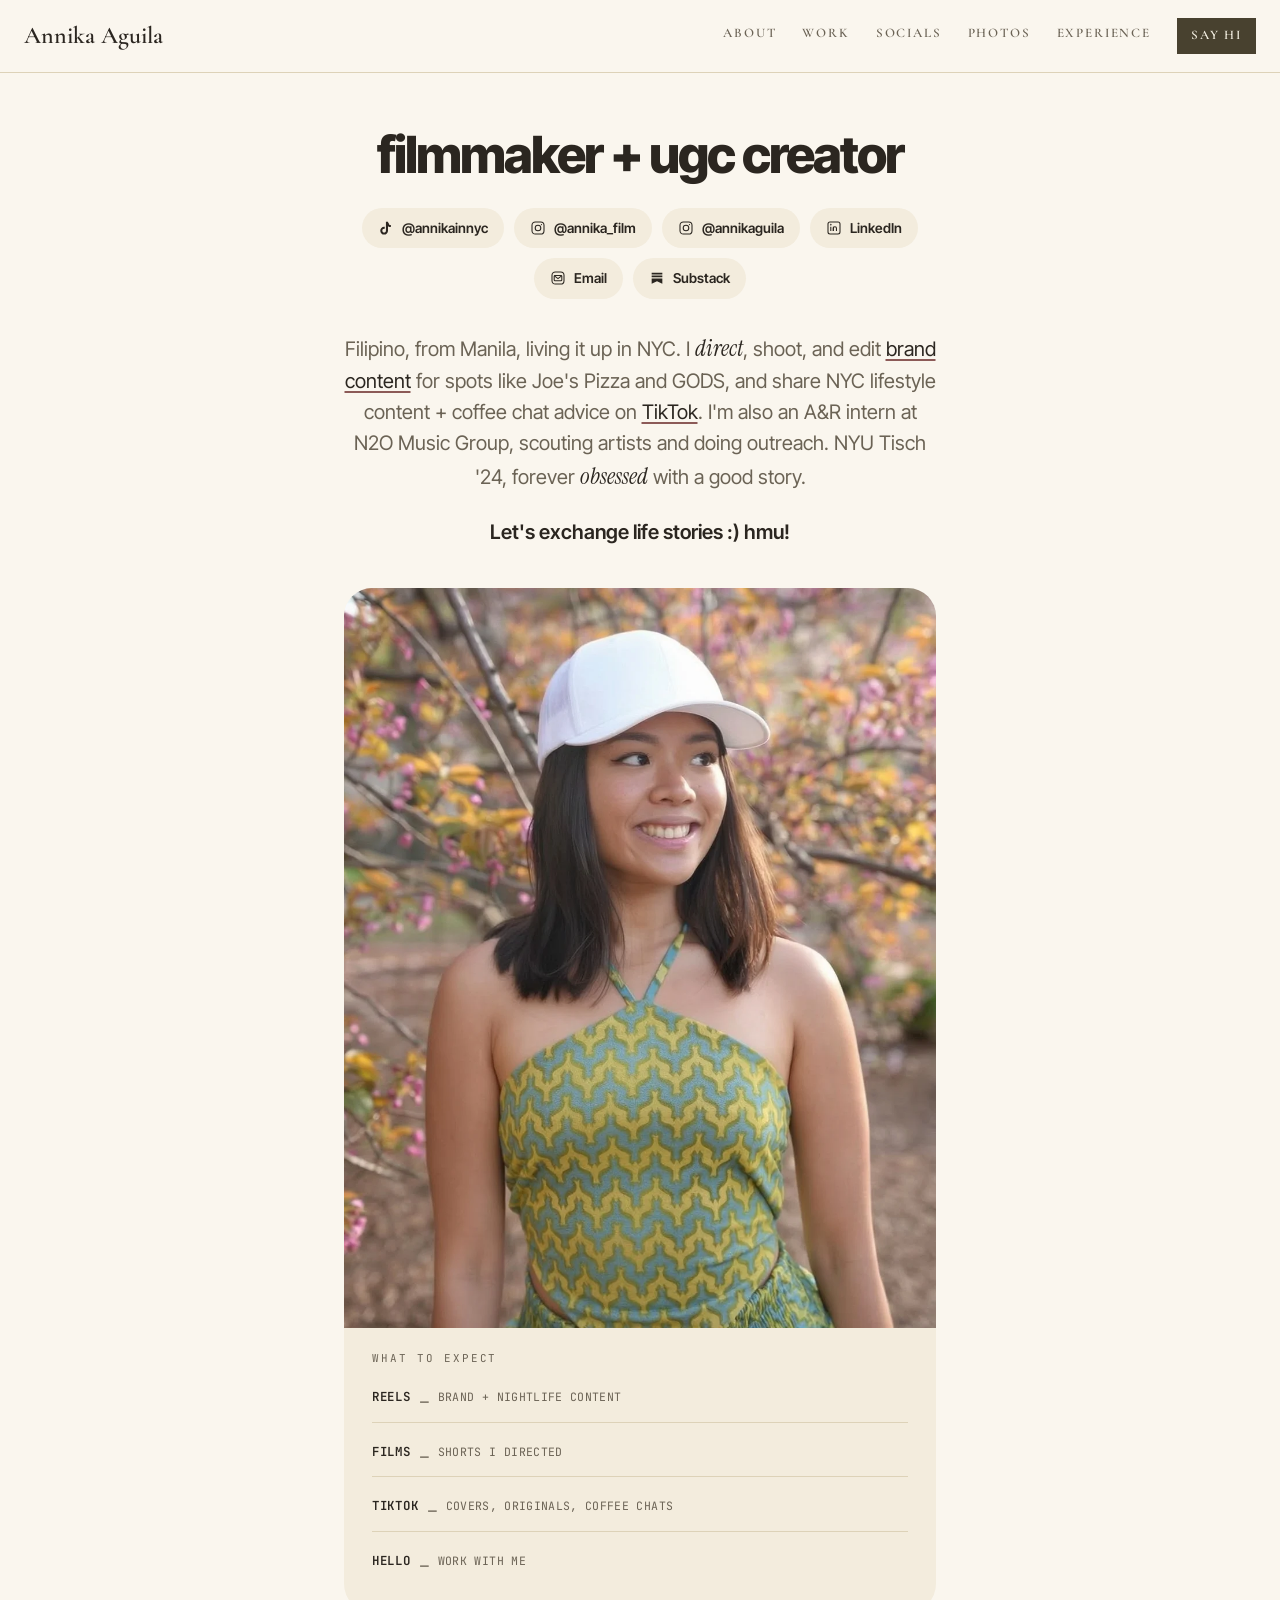
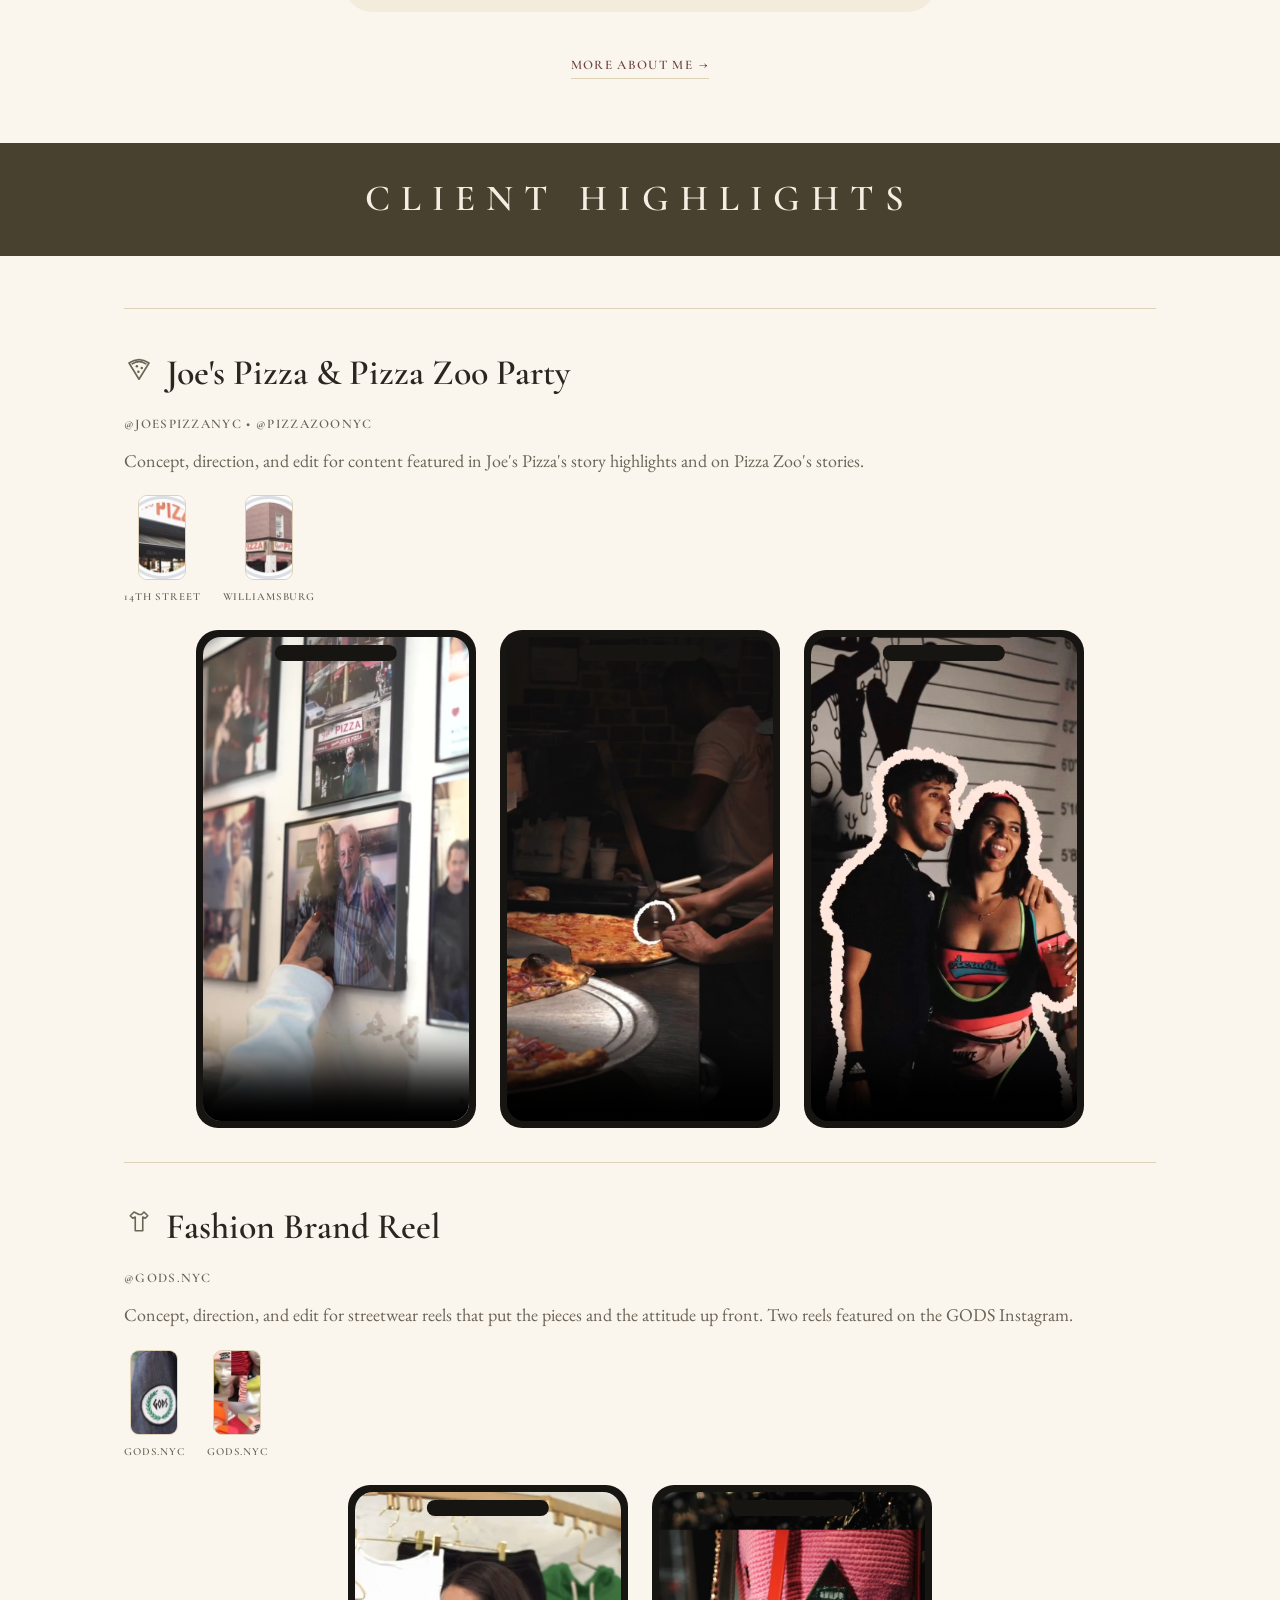
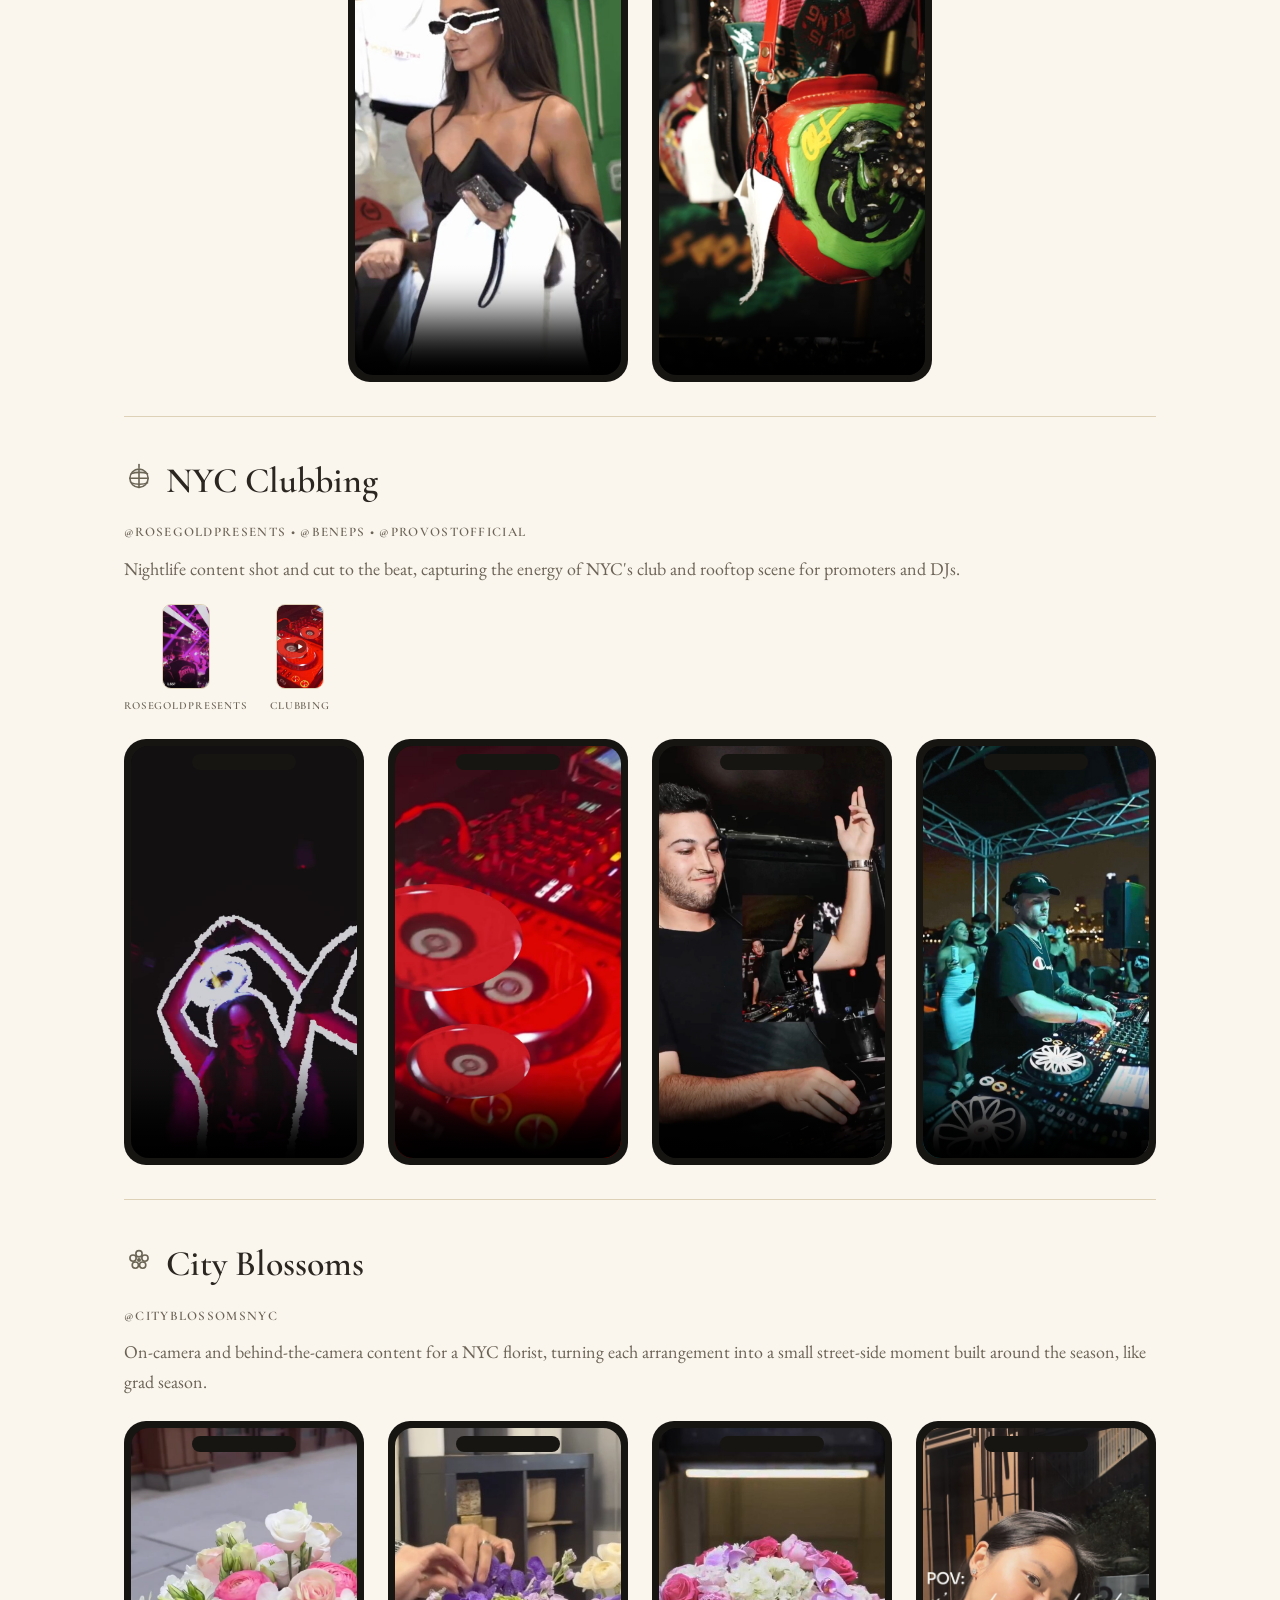
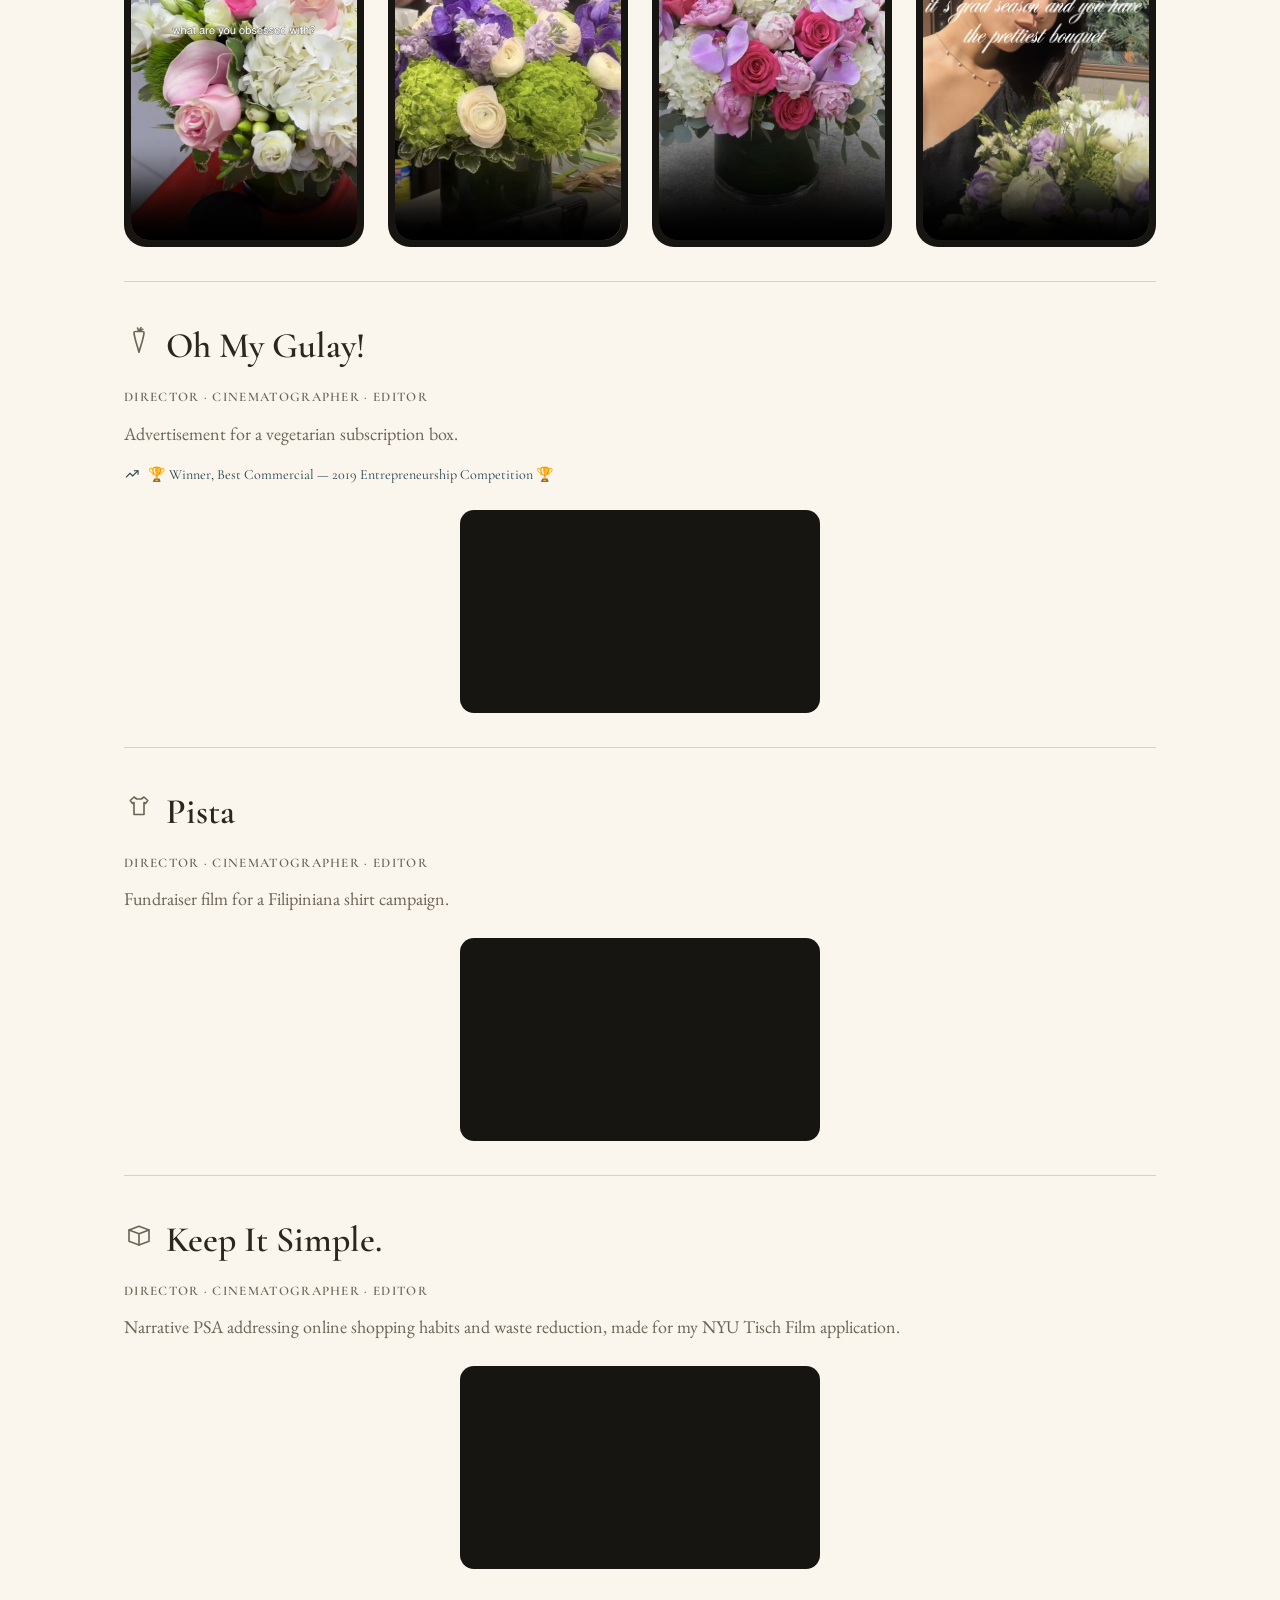
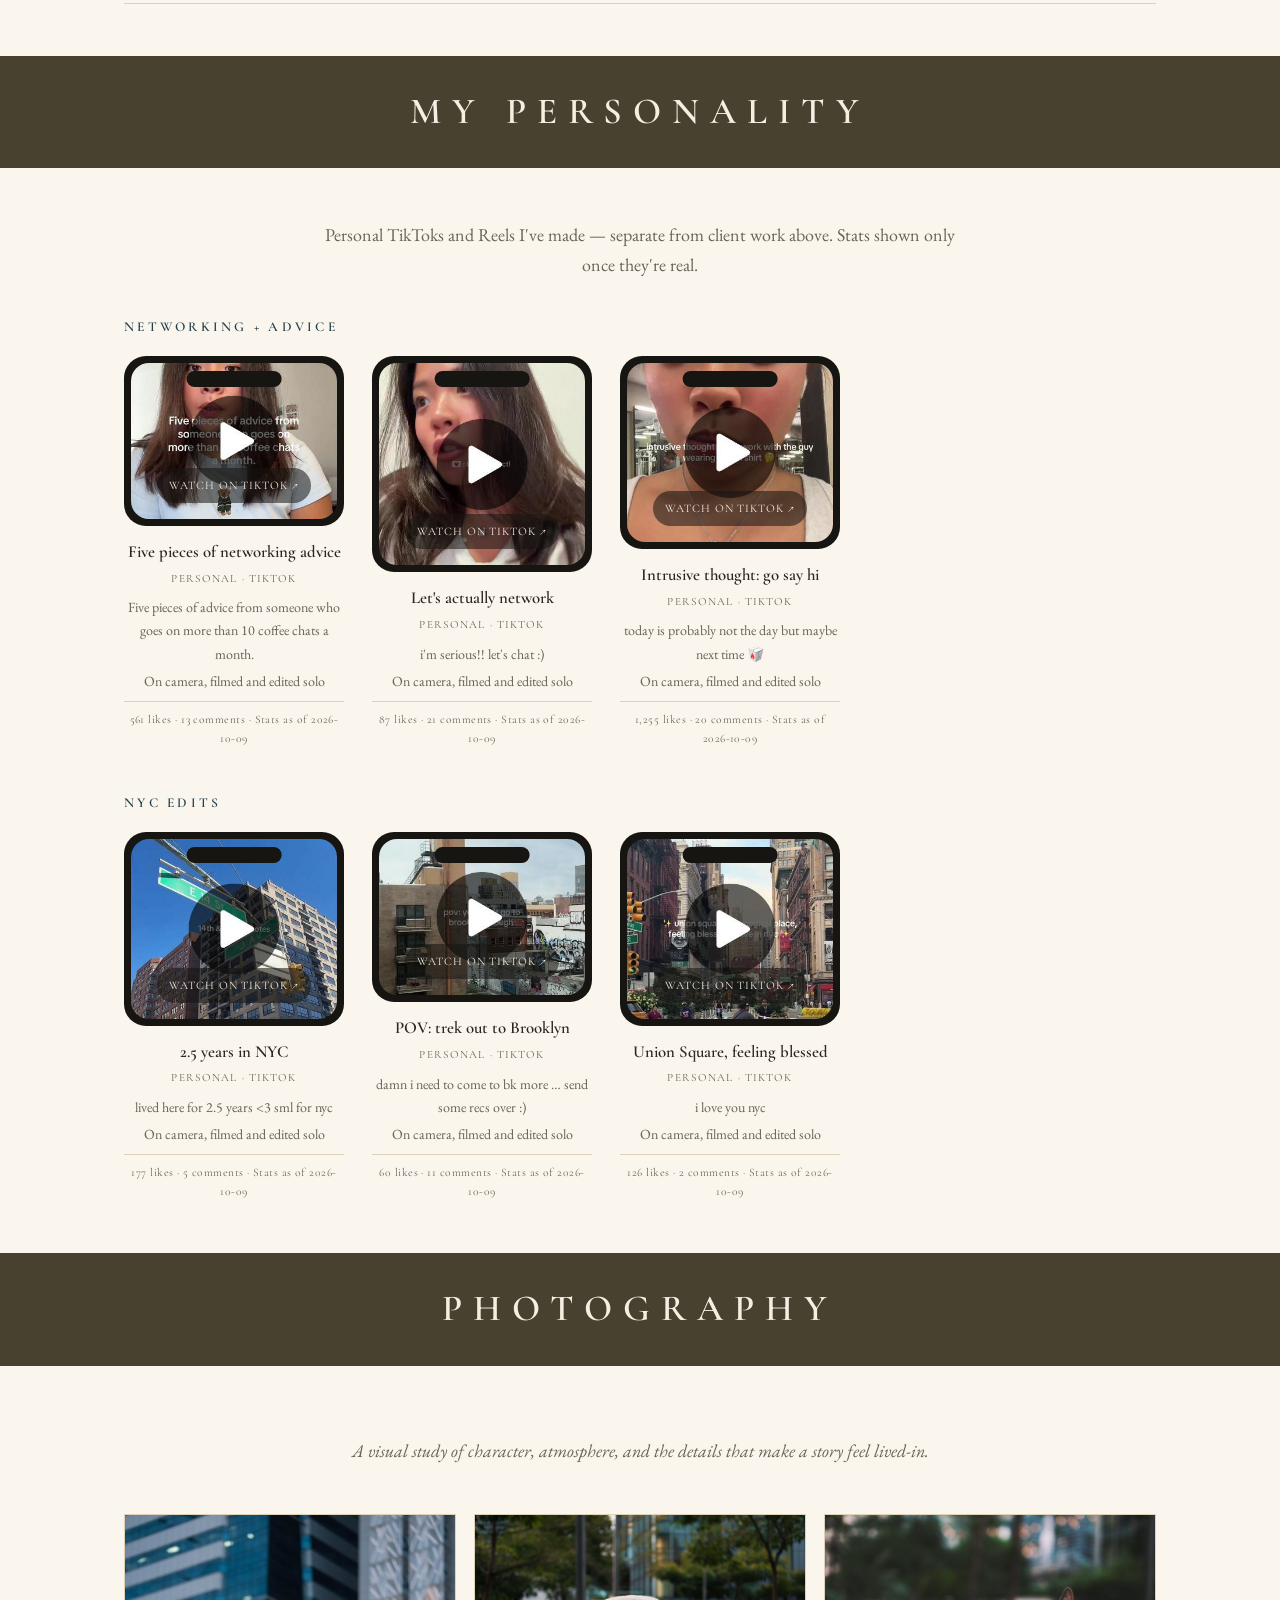
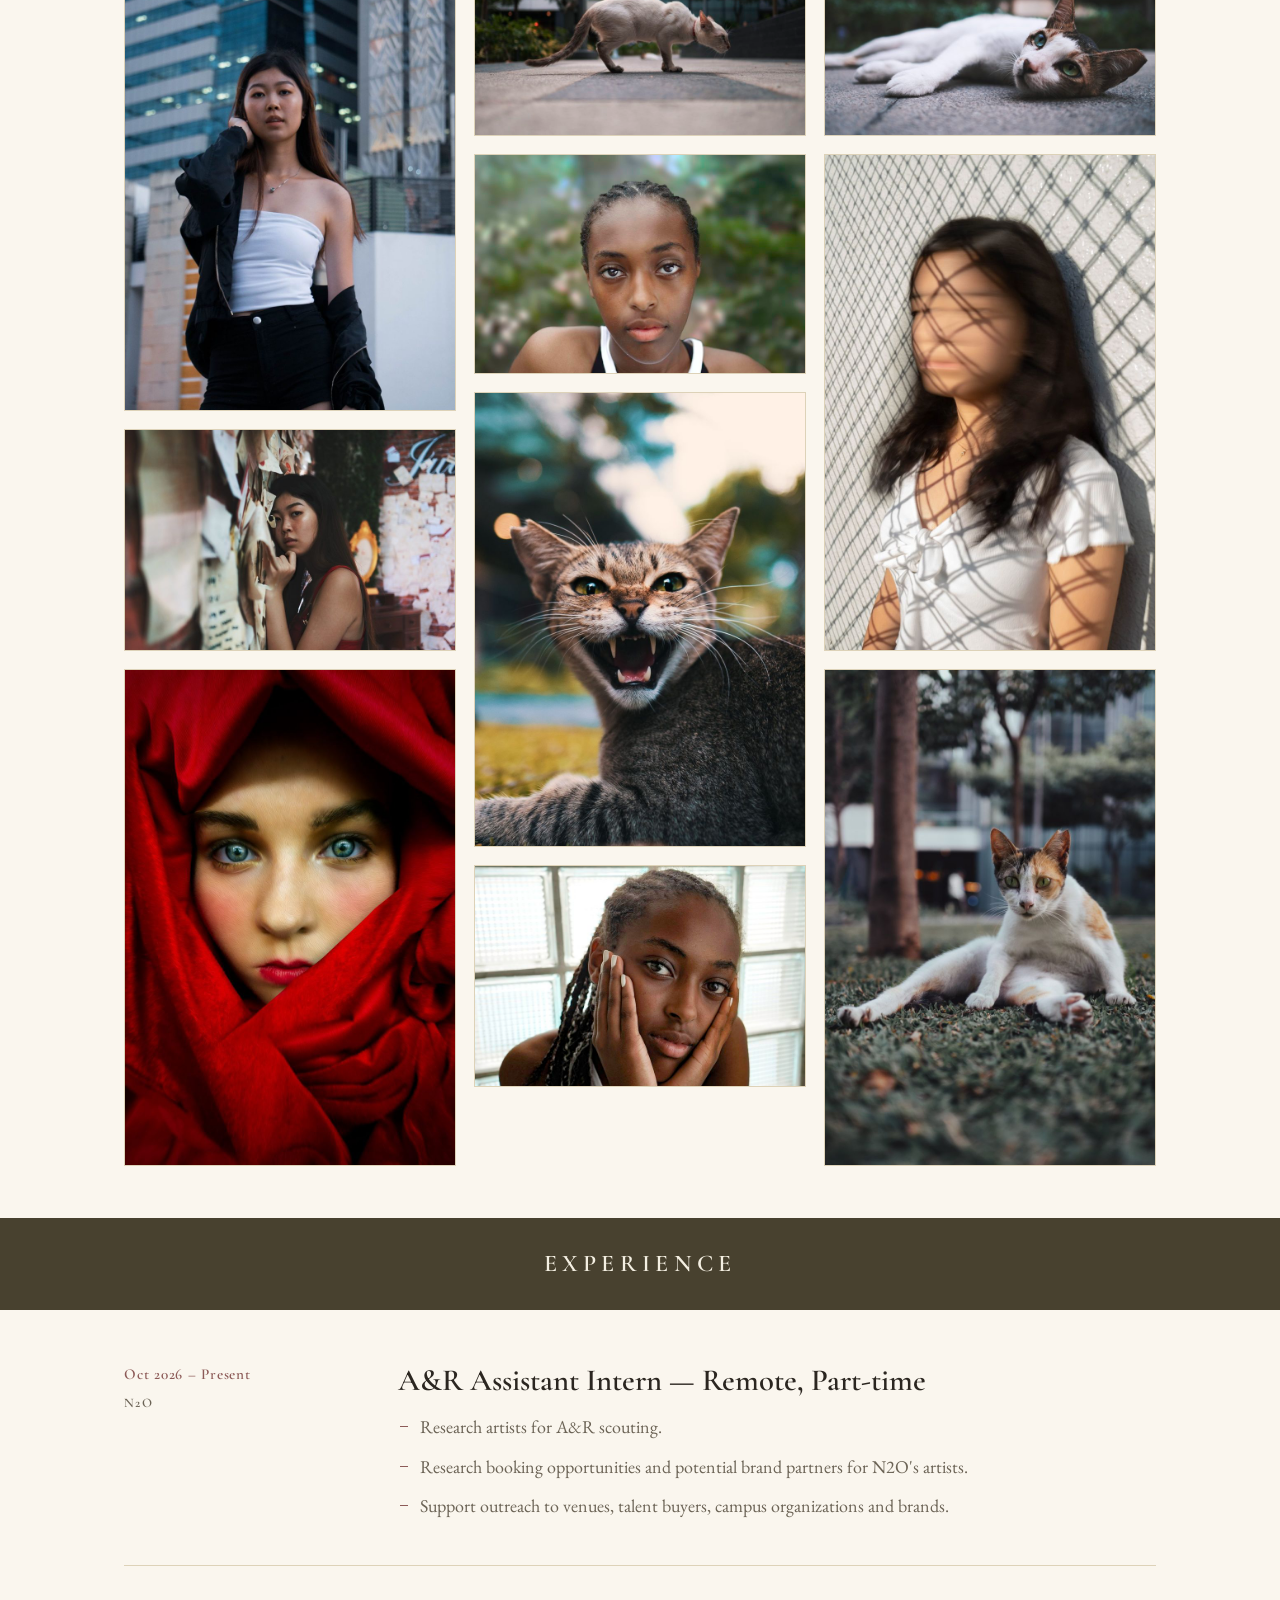
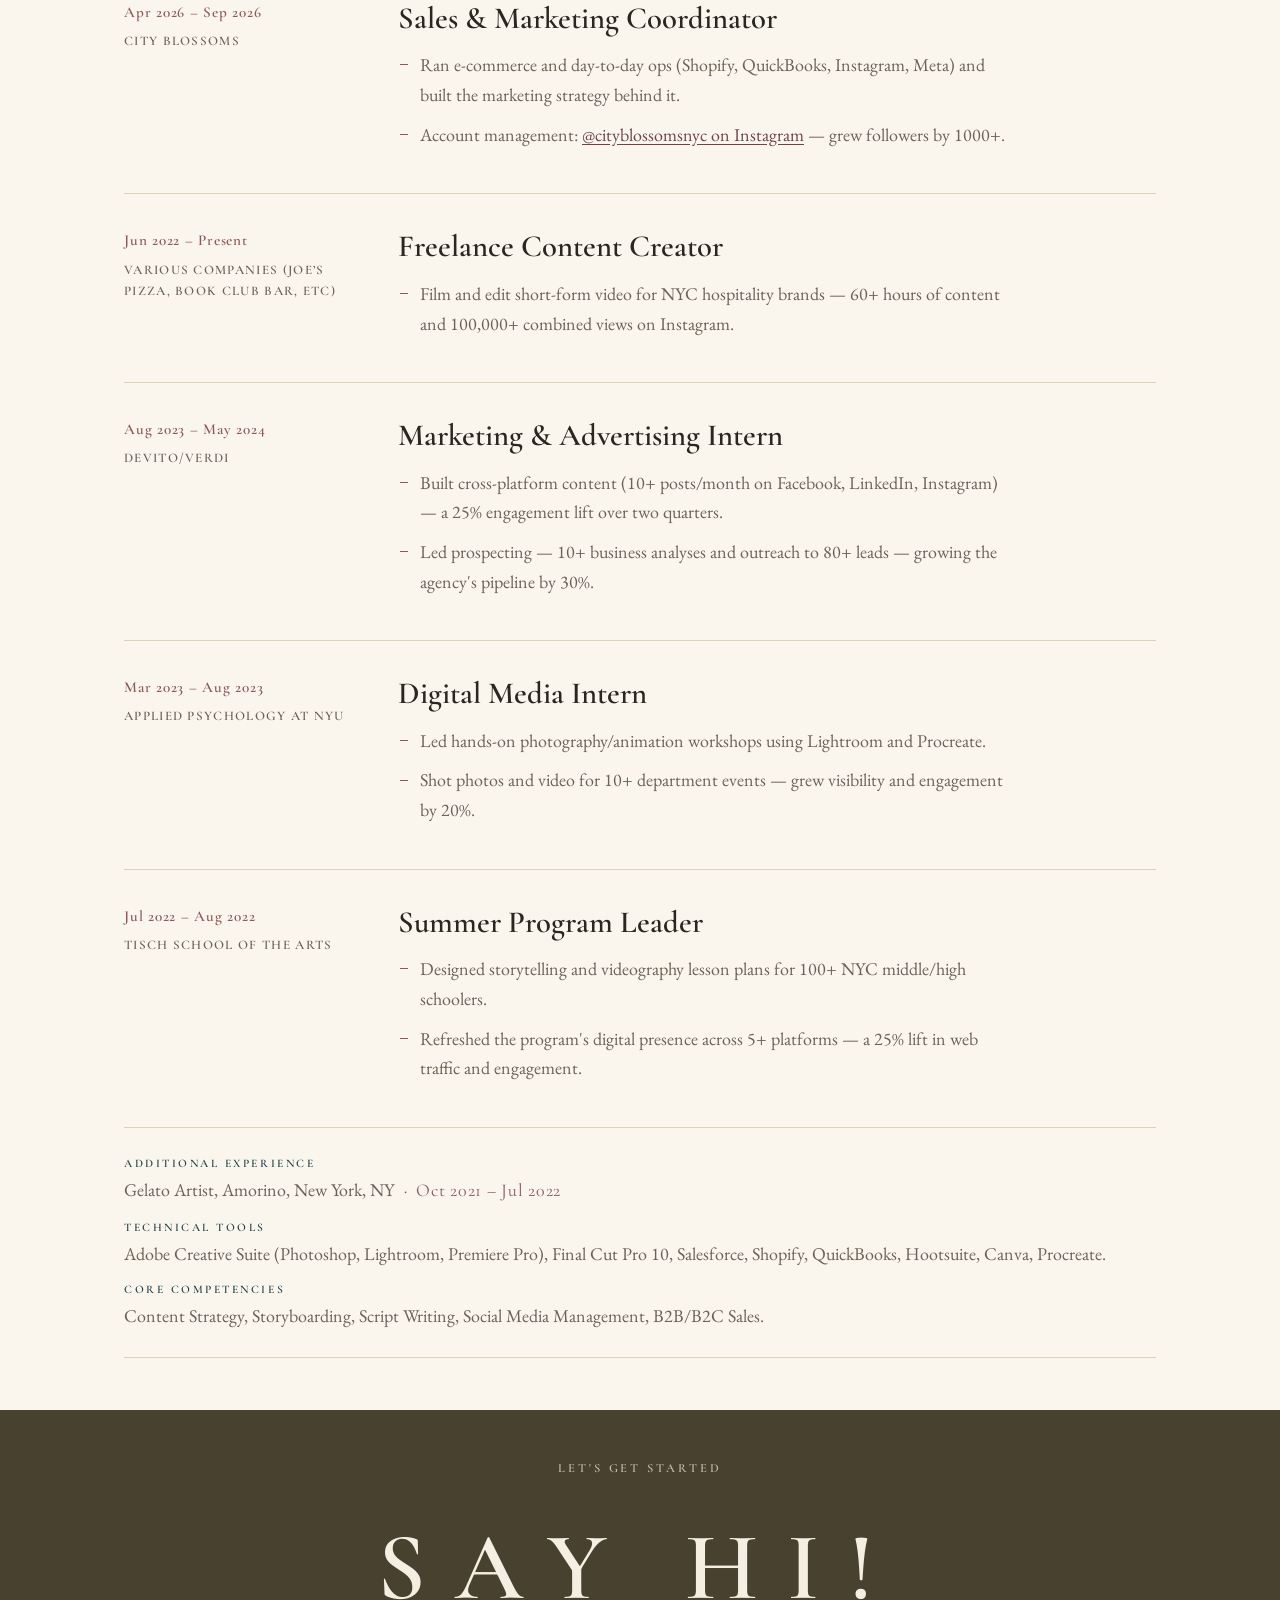
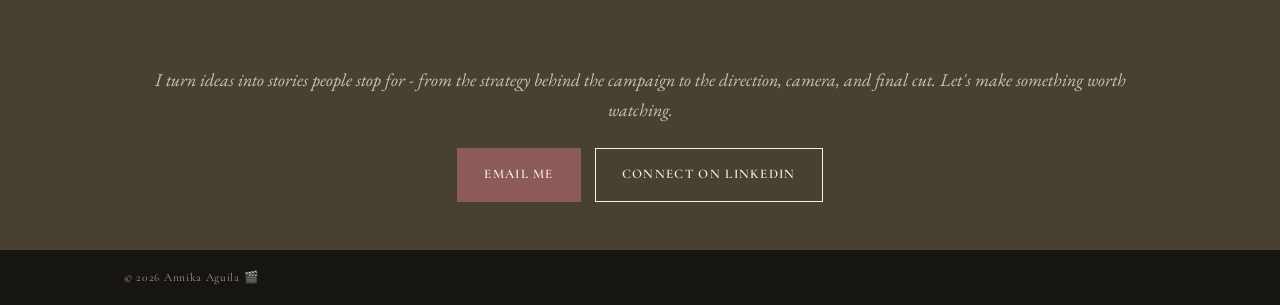
==== index.html @ 14655a55 "Update homepage bio with A&R role" ====
<!doctype html>
<html lang="en">
<head>
<meta charset="UTF-8" />
<meta name="viewport" content="width=device-width, initial-scale=1.0, viewport-fit=cover" />
<title>Annika Aguila | Filmmaker + UGC Creator</title>
<meta name="description" content="Director, creator, and NYC storyteller — brand content for spots like Joe's Pizza and GODS, plus covers and originals on TikTok. NYU Tisch '24." />
<link rel="canonical" href="https://annika-nyc.com/">
<link rel="icon" href="favicon.ico" sizes="any">
<link rel="icon" type="image/png" sizes="32x32" href="assets/icons/favicon-32x32.png">
<link rel="icon" type="image/png" sizes="16x16" href="assets/icons/favicon-16x16.png">
<link rel="apple-touch-icon" sizes="180x180" href="assets/icons/apple-touch-icon.png">
<meta property="og:type" content="website" />
<meta property="og:site_name" content="Annika Aguila" />
<meta property="og:title" content="Annika Aguila | Filmmaker + UGC Creator" />
<meta property="og:description" content="Director, creator, and NYC storyteller — brand content for spots like Joe's Pizza and GODS, plus covers and originals on TikTok. NYU Tisch '24." />
<meta property="og:url" content="https://annika-nyc.com/" />
<meta property="og:image" content="https://annika-nyc.com/assets/icons/og-image.jpg" />
<meta property="og:image:width" content="1200" />
<meta property="og:image:height" content="630" />
<meta property="og:image:type" content="image/jpeg" />
<meta property="og:image:alt" content="Annika Aguila smiling outdoors under cherry blossoms, wearing a white cap" />
<meta name="twitter:card" content="summary_large_image" />
<meta name="twitter:title" content="Annika Aguila | Filmmaker + UGC Creator" />
<meta name="twitter:description" content="Director, creator, and NYC storyteller — brand content for spots like Joe's Pizza and GODS, plus covers and originals on TikTok. NYU Tisch '24." />
<meta name="twitter:image" content="https://annika-nyc.com/assets/icons/og-image.jpg" />
<meta name="twitter:image:alt" content="Annika Aguila smiling outdoors under cherry blossoms, wearing a white cap" />
<link rel="preconnect" href="https://fonts.googleapis.com">
<link rel="preconnect" href="https://fonts.gstatic.com" crossorigin>
<link href="https://fonts.googleapis.com/css2?family=Cormorant+Garamond:wght@500;600;700&family=EB+Garamond:ital,wght@0,400;0,500;1,400;1,500&display=swap" rel="stylesheet">
<link href="https://fonts.googleapis.com/css2?family=Instrument+Serif:ital@1&family=Inter+Tight:wght@700;800&family=JetBrains+Mono:wght@500;600&display=swap" rel="stylesheet">
<link rel="stylesheet" href="style.css">
<script type="text/javascript">
    (function(c,l,a,r,i,t,y){
        c[a]=c[a]||function(){(c[a].q=c[a].q||[]).push(arguments)};
        t=l.createElement(r);t.async=1;t.src="https://www.clarity.ms/tag/"+i;
        y=l.getElementsByTagName(r)[0];y.parentNode.insertBefore(t,y);
    })(window, document, "clarity", "script", "yv6oc3h1ge");
</script>
</head>
<body>

  <a class="skip-link" href="#top">Skip to content</a>

  <header class="site-nav">
    <div class="wrap nav-inner">
      <a href="#top" class="nav-name">Annika Aguila</a>
      <button class="nav-toggle" type="button" aria-expanded="false" aria-controls="site-links" aria-label="Menu">
        <span class="bars" aria-hidden="true"></span>
      </button>
      <nav class="links" id="site-links" aria-label="Main">
        <a href="about.html">About</a>
        <a href="#work">Work</a>
        <a href="#socials">Socials</a>
        <a href="#photography">Photos</a>
        <a href="#experience">Experience</a>
        <a href="#contact" class="nav-contact">Say Hi</a>
      </nav>
    </div>
  </header>

  <main id="top" tabindex="-1">
    <section class="op-hero">
      <h1 class="op-headline">filmmaker + ugc creator</h1>

      <div class="op-pills" id="socials">
        <a class="op-pill" href="https://www.tiktok.com/@annikainnyc" target="_blank" rel="noopener">
          <svg viewBox="0 0 24 24" fill="currentColor" aria-hidden="true"><path d="M16.6 5.8c-.9-.8-1.5-1.9-1.6-3.1h-3.1v13.3c0 1.5-1.2 2.7-2.7 2.7s-2.7-1.2-2.7-2.7 1.2-2.7 2.7-2.7c.3 0 .6 0 .9.1v-3.2c-.3 0-.6-.1-.9-.1-3.2 0-5.8 2.6-5.8 5.9s2.6 5.9 5.8 5.9 5.8-2.6 5.8-5.9V9.2c1.2.9 2.7 1.4 4.3 1.4V7.5c-1 0-1.9-.3-2.7-.9-.1 0 0 0 0 0-.1-.1-.1-.1-.1-.2z"/></svg>
          <span>@annikainnyc</span>
        </a>
        <a class="op-pill" href="https://www.instagram.com/annika_film/?hl=en" target="_blank" rel="noopener">
          <svg viewBox="0 0 24 24" fill="none" stroke="currentColor" stroke-width="1.6" aria-hidden="true"><rect x="3" y="3" width="18" height="18" rx="5"/><circle cx="12" cy="12" r="4.2"/><circle cx="17.2" cy="6.8" r="0.9" fill="currentColor" stroke="none"/></svg>
          <span>@annika_film</span>
        </a>
        <a class="op-pill" href="https://www.instagram.com/annikaguila/?hl=en" target="_blank" rel="noopener">
          <svg viewBox="0 0 24 24" fill="none" stroke="currentColor" stroke-width="1.6" aria-hidden="true"><rect x="3" y="3" width="18" height="18" rx="5"/><circle cx="12" cy="12" r="4.2"/><circle cx="17.2" cy="6.8" r="0.9" fill="currentColor" stroke="none"/></svg>
          <span>@annikaguila</span>
        </a>
        <a class="op-pill" href="https://www.linkedin.com/in/annika-aguila/" target="_blank" rel="noopener">
          <svg viewBox="0 0 24 24" fill="none" stroke="currentColor" stroke-width="1.6" aria-hidden="true"><rect x="3" y="3" width="18" height="18" rx="3"/><line x1="7.2" y1="10" x2="7.2" y2="16.5"/><circle cx="7.2" cy="7" r="0.4" fill="currentColor"/><path d="M11 16.5v-4c0-1.4 1-2.5 2.4-2.5s2.3 1 2.3 2.5v4"/><line x1="11" y1="10" x2="11" y2="16.5"/></svg>
          <span>LinkedIn</span>
        </a>
        <a class="op-pill" href="mailto:annikaaguila@gmail.com">
          <svg viewBox="0 0 24 24" fill="none" stroke="currentColor" stroke-width="1.6" aria-hidden="true"><rect x="3" y="3" width="18" height="18" rx="5"/><rect x="6.3" y="8.3" width="11.4" height="7.8" rx="1.2"/><path d="M6.6 8.8 12 13 17.4 8.8"/></svg>
          <span>Email</span>
        </a>
        <a class="op-pill" href="https://substack.com/@nycannika?utm_source=user-menu" target="_blank" rel="noopener">
          <svg viewBox="0 0 24 24" fill="currentColor" aria-hidden="true"><path d="M4 4h16v2.6H4zM4 8.4h16V11H4zM4 12.8h16v7.8L12 17l-8 3.6z"/></svg>
          <span>Substack</span>
        </a>
      </div>

      <p class="op-paragraph">Filipino, from Manila, living it up in NYC. I <em>direct</em>, shoot, and edit <a href="#work" class="op-link">brand content</a> for spots like Joe's Pizza and GODS, and share NYC lifestyle content + coffee chat advice on <a href="https://www.tiktok.com/@annikainnyc" class="op-link" target="_blank" rel="noopener">TikTok</a>. I'm also an A&amp;R intern at N2O Music Group, scouting artists and doing outreach. NYU Tisch '24, forever <em>obsessed</em> with a good story.</p>
      <p class="op-paragraph op-punchy">Let's exchange life stories :) hmu!</p>

      <figure class="op-photo">
        <picture>
          <source srcset="assets/pictures/annika-hero-onepager.webp" type="image/webp">
          <img src="assets/pictures/annika-hero-onepager.jpg" alt="Annika Aguila smiling outdoors under cherry blossoms, wearing a white cap" width="1024" height="1280" loading="eager" decoding="async" fetchpriority="high">
        </picture>
      </figure>

      <div class="op-expect">
        <p class="op-expect-label">What to expect</p>
        <a class="op-expect-row" href="#work">
          <span class="op-expect-term">Reels</span><span class="op-expect-sep">_</span><span class="op-expect-desc">Brand + nightlife content</span>
        </a>
        <a class="op-expect-row" href="#films">
          <span class="op-expect-term">Films</span><span class="op-expect-sep">_</span><span class="op-expect-desc">Shorts I directed</span>
        </a>
        <a class="op-expect-row" href="https://www.tiktok.com/@annikainnyc" target="_blank" rel="noopener">
          <span class="op-expect-term">TikTok</span><span class="op-expect-sep">_</span><span class="op-expect-desc">Covers, originals, coffee chats</span>
        </a>
        <a class="op-expect-row" href="#contact">
          <span class="op-expect-term">Hello</span><span class="op-expect-sep">_</span><span class="op-expect-desc">Work with me</span>
        </a>
      </div>

      <a class="hero-about-link op-more-link" href="about.html">More about me <span aria-hidden="true">&rarr;</span></a>
    </section>

    <div class="band"><h2>Client Highlights</h2></div>

    <section id="work">
      <div class="wrap">
        <div class="project" data-animate>
          <div class="project-head">
            <span class="project-icon" aria-hidden="true">
              <svg viewBox="0 0 24 24" fill="none" stroke="currentColor" stroke-width="1.3" stroke-linecap="round" stroke-linejoin="round"><path d="M4 8Q12 2.5 20 8L12 21Z"/><path d="M6.5 8.7Q12 5 17.5 8.7"/><circle cx="10.3" cy="10.5" r="1" fill="currentColor" stroke="none"/><circle cx="14.2" cy="12" r="1" fill="currentColor" stroke="none"/><circle cx="11.5" cy="15" r="1" fill="currentColor" stroke="none"/></svg>
            </span>
            <span class="project-title">Joe's Pizza &amp; Pizza Zoo Party</span>
          </div>
          <p class="project-roles"><a href="https://www.instagram.com/joespizzanyc/?hl=en" target="_blank" rel="noopener">@joespizzanyc</a> • <a href="https://www.instagram.com/pizzazoonyc/?hl=en" target="_blank" rel="noopener">@pizzazoonyc</a></p>
          <p class="project-desc">Concept, direction, and edit for content featured in Joe's Pizza's story highlights and on Pizza Zoo's stories.</p>
          <div class="highlight-covers">
            <a class="highlight-cover" href="https://www.instagram.com/stories/highlights/17950689803253378/" target="_blank" rel="noopener">
              <img src="assets/pictures/joes-pizza-14th-street.jpg" alt="Joe's Pizza storefront" width="170" height="170" loading="lazy" decoding="async">
              <span>14th Street</span>
            </a>
            <a class="highlight-cover" href="https://www.instagram.com/stories/highlights/17970253780866523/" target="_blank" rel="noopener">
              <img src="assets/pictures/joes-pizza-williamsburg-highlight.jpg" alt="Joe's Pizza storefront" width="170" height="170" loading="lazy" decoding="async">
              <span>Williamsburg</span>
            </a>
          </div>
          <div class="project-videos">
            <div class="phone"><div class="phone-screen"><div class="reel-video-slot">
              <video class="reel-video" controls preload="none" playsinline muted width="720" height="1280" poster="assets/videos/posters/joes-pizza-williamsburg.jpg" aria-label="Joe's Pizza Williamsburg reel"><source src="assets/videos/joes-pizza-williamsburg.mp4" type="video/mp4"></video>
              <p class="video-empty" role="status">Video unavailable right now.<br>Watch on Instagram <a href="https://www.instagram.com/annika_film/?hl=en" target="_blank" rel="noopener">@annika_film</a></p>
            </div></div></div>
            <div class="phone"><div class="phone-screen"><div class="reel-video-slot">
              <video class="reel-video" controls preload="none" playsinline muted width="720" height="1280" poster="assets/videos/posters/joes-pizza-usq.jpg" aria-label="Joe's Pizza USQ reel"><source src="assets/videos/joes-pizza-usq.mp4" type="video/mp4"></video>
              <p class="video-empty" role="status">Video unavailable right now.<br>Watch on Instagram <a href="https://www.instagram.com/annika_film/?hl=en" target="_blank" rel="noopener">@annika_film</a></p>
            </div></div></div>
            <div class="phone"><div class="phone-screen"><div class="reel-video-slot">
              <video class="reel-video" controls preload="none" playsinline muted width="720" height="1280" poster="assets/videos/posters/pizza-zoo-r1d0.jpg" aria-label="Pizza Zoo Party reel"><source src="assets/videos/pizza-zoo-r1d0.mp4" type="video/mp4"></video>
              <p class="video-empty" role="status">Video unavailable right now.<br>Watch on Instagram <a href="https://www.instagram.com/annika_film/?hl=en" target="_blank" rel="noopener">@annika_film</a></p>
            </div></div></div>
          </div>
        </div>

        <div class="project" data-animate>
          <div class="project-head">
            <span class="project-icon" aria-hidden="true">
              <svg viewBox="0 0 24 24" fill="none" stroke="currentColor" stroke-width="1.3" stroke-linecap="round" stroke-linejoin="round"><path d="M8 4 5 7l2 2 2-1v11h6V8l2 1 2-2-3-3-2 2h-2L8 4Z"/></svg>
            </span>
            <span class="project-title">Fashion Brand Reel</span>
          </div>
          <p class="project-roles"><a href="https://www.instagram.com/gods.nyc/?hl=en" target="_blank" rel="noopener">@gods.nyc</a></p>
          <p class="project-desc">Concept, direction, and edit for streetwear reels that put the pieces and the attitude up front. Two reels featured on the GODS Instagram.</p>
          <div class="highlight-covers">
            <a class="highlight-cover" href="https://www.instagram.com/reel/CidIOR-D0e8/" target="_blank" rel="noopener">
              <img src="assets/pictures/gods-nyc-patch.jpg" alt="GODS embroidered patch on a denim jacket sleeve" width="170" height="170" loading="lazy" decoding="async">
              <span>gods.nyc</span>
            </a>
            <a class="highlight-cover" href="https://www.instagram.com/reel/CmcG5iRjJWh/" target="_blank" rel="noopener">
              <img src="assets/pictures/gods-nyc-beanies.jpg" alt="Vibes For Sale beanies on mannequin heads" width="170" height="170" loading="lazy" decoding="async">
              <span>gods.nyc</span>
            </a>
          </div>
          <div class="project-videos">
            <div class="phone"><div class="phone-screen"><div class="reel-video-slot">
              <video class="reel-video" controls preload="none" playsinline muted width="720" height="1280" poster="assets/videos/posters/nycgods-draft9.jpg" aria-label="Fashion brand reel, part 1"><source src="assets/videos/nycgods-draft9.mp4" type="video/mp4"></video>
              <p class="video-empty" role="status">Video unavailable right now.<br>Watch on Instagram <a href="https://www.instagram.com/annika_film/?hl=en" target="_blank" rel="noopener">@annika_film</a></p>
            </div></div></div>
            <div class="phone"><div class="phone-screen"><div class="reel-video-slot">
              <video class="reel-video" controls preload="none" playsinline muted width="720" height="1280" poster="assets/videos/posters/gods-nyc-reel-2.jpg" aria-label="Fashion brand reel, part 2"><source src="assets/videos/gods-nyc-reel-2.mp4" type="video/mp4"></video>
              <p class="video-empty" role="status">Video unavailable right now.<br>Watch on Instagram <a href="https://www.instagram.com/annika_film/?hl=en" target="_blank" rel="noopener">@annika_film</a></p>
            </div></div></div>
          </div>
        </div>

        <div class="project" data-animate>
          <div class="project-head">
            <span class="project-icon" aria-hidden="true">
              <svg viewBox="0 0 24 24" fill="none" stroke="currentColor" stroke-width="1.3" stroke-linecap="round" stroke-linejoin="round"><path d="M12 2v2.3"/><circle cx="12" cy="13" r="7.3"/><path d="M4.7 13h14.6"/><path d="M12 5.7v14.6"/><path d="M6 9.3c3.2-1.4 9.6-1.4 12.8 0"/><path d="M6 16.7c3.2 1.4 9.6 1.4 12.8 0"/></svg>
            </span>
            <span class="project-title">NYC Clubbing</span>
          </div>
          <p class="project-roles"><a href="https://www.instagram.com/rosegoldpresents" target="_blank" rel="noopener">@rosegoldpresents</a> • <a href="https://www.instagram.com/beneps/" target="_blank" rel="noopener">@beneps</a> • <a href="https://www.instagram.com/provostofficial/?hl=en" target="_blank" rel="noopener">@provostofficial</a></p>
          <p class="project-desc">Nightlife content shot and cut to the beat, capturing the energy of NYC's club and rooftop scene for promoters and DJs.</p>
          <div class="highlight-covers">
            <a class="highlight-cover" href="https://www.instagram.com/p/Ckrci9Np323/?hl=en" target="_blank" rel="noopener">
              <img src="assets/pictures/nyc-clubbing-perrier.jpg" alt="Crowd on the dance floor under a disco ball, DJ wearing a Perrier jacket" width="170" height="170" loading="lazy" decoding="async">
              <span>rosegoldpresents</span>
            </a>
            <a class="highlight-cover" href="https://www.instagram.com/p/Ch-n5Rmvxlb/?hl=en" target="_blank" rel="noopener">
              <img src="assets/pictures/nyc-clubbing-dj.jpg" alt="DJ booth with red lighting" width="170" height="170" loading="lazy" decoding="async">
              <span>clubbing</span>
            </a>
          </div>
          <div class="project-videos">
            <div class="phone"><div class="phone-screen"><div class="reel-video-slot">
              <video class="reel-video" controls preload="none" playsinline muted width="720" height="1280" poster="assets/videos/posters/musica-r7d0.jpg" aria-label="NYC Clubbing reel, part 1"><source src="assets/videos/musica-r7d0.mp4" type="video/mp4"></video>
              <p class="video-empty" role="status">Video unavailable right now.<br>Watch on Instagram <a href="https://www.instagram.com/annika_film/?hl=en" target="_blank" rel="noopener">@annika_film</a></p>
            </div></div></div>
            <div class="phone"><div class="phone-screen"><div class="reel-video-slot">
              <video class="reel-video" controls preload="none" playsinline muted width="1080" height="1920" poster="assets/videos/posters/club-promo.jpg" aria-label="NYC Clubbing reel, part 2"><source src="assets/videos/club-promo.mp4" type="video/mp4"></video>
              <p class="video-empty" role="status">Video unavailable right now.<br>Watch on Instagram <a href="https://www.instagram.com/annika_film/?hl=en" target="_blank" rel="noopener">@annika_film</a></p>
            </div></div></div>
            <div class="phone"><div class="phone-screen"><div class="reel-video-slot">
              <video class="reel-video" controls preload="none" playsinline muted width="720" height="1280" poster="assets/videos/posters/beneps.jpg" aria-label="Beneps reel"><source src="assets/videos/beneps.mp4" type="video/mp4"></video>
              <p class="video-empty" role="status">Video unavailable right now.<br>Watch on Instagram <a href="https://www.instagram.com/annika_film/?hl=en" target="_blank" rel="noopener">@annika_film</a></p>
            </div></div></div>
            <div class="phone"><div class="phone-screen"><div class="reel-video-slot">
              <video class="reel-video" controls preload="none" playsinline muted width="720" height="1280" poster="assets/videos/posters/provost.jpg" aria-label="Provost reel"><source src="assets/videos/provost.mp4" type="video/mp4"></video>
              <p class="video-empty" role="status">Video unavailable right now.<br>Watch on Instagram <a href="https://www.instagram.com/annika_film/?hl=en" target="_blank" rel="noopener">@annika_film</a></p>
            </div></div></div>
          </div>
        </div>

        <div class="project" data-animate>
          <div class="project-head">
            <span class="project-icon" aria-hidden="true">
              <svg viewBox="0 0 24 24" fill="none" stroke="currentColor" stroke-width="1.3" stroke-linecap="round" stroke-linejoin="round"><circle cx="12" cy="7" r="2.5"/><circle cx="16.76" cy="10.45" r="2.5"/><circle cx="14.94" cy="16.05" r="2.5"/><circle cx="9.06" cy="16.05" r="2.5"/><circle cx="7.24" cy="10.45" r="2.5"/><circle cx="12" cy="12" r="1.6" fill="currentColor" stroke="none"/></svg>
            </span>
            <span class="project-title">City Blossoms</span>
          </div>
          <p class="project-roles"><a href="https://www.instagram.com/cityblossomsnyc/" target="_blank" rel="noopener">@cityblossomsnyc</a></p>
          <p class="project-desc">On-camera and behind-the-camera content for a NYC florist, turning each arrangement into a small street-side moment built around the season, like grad season.</p>
          <div class="project-videos">
            <div class="phone"><div class="phone-screen"><div class="reel-video-slot">
              <video class="reel-video" controls preload="none" playsinline muted width="720" height="1280" poster="assets/videos/posters/city-blossoms-obsessed.jpg" aria-label="City Blossoms reel: &quot;what are you obsessed with&quot; bouquet feature"><source src="assets/videos/city-blossoms-obsessed.mp4" type="video/mp4"></video>
              <p class="video-empty" role="status">Video unavailable right now.<br>Watch on Instagram <a href="https://www.instagram.com/reel/DYmtYcUOOXC/?hl=en" target="_blank" rel="noopener">@cityblossomsnyc</a></p>
            </div></div></div>
            <div class="phone"><div class="phone-screen"><div class="reel-video-slot">
              <video class="reel-video" controls preload="none" playsinline muted width="720" height="1280" poster="assets/videos/posters/city-blossoms-citibank-purple-bday.jpg" aria-label="City Blossoms reel: Citibank purple birthday arrangement"><source src="assets/videos/city-blossoms-citibank-purple-bday.mp4" type="video/mp4"></video>
              <p class="video-empty" role="status">Video unavailable right now.<br>Watch on Instagram <a href="https://www.instagram.com/cityblossomsnyc/" target="_blank" rel="noopener">@cityblossomsnyc</a></p>
            </div></div></div>
            <div class="phone"><div class="phone-screen"><div class="reel-video-slot">
              <video class="reel-video" controls preload="none" playsinline muted width="720" height="1280" poster="assets/videos/posters/city-blossoms-claudette.jpg" aria-label="City Blossoms reel: Claudette bouquet feature"><source src="assets/videos/city-blossoms-claudette.mp4" type="video/mp4"></video>
              <p class="video-empty" role="status">Video unavailable right now.<br>Watch on Instagram <a href="https://www.instagram.com/cityblossomsnyc/" target="_blank" rel="noopener">@cityblossomsnyc</a></p>
            </div></div></div>
            <div class="phone"><div class="phone-screen"><div class="reel-video-slot">
              <video class="reel-video" controls preload="none" playsinline muted width="1080" height="1920" poster="assets/videos/posters/city-blossoms-copy-7a40efd6.jpg" aria-label="City Blossoms reel: wedding and grad season bouquet moment"><source src="assets/videos/city-blossoms-copy-7a40efd6.mp4" type="video/mp4"></video>
              <p class="video-empty" role="status">Video unavailable right now.<br>Watch on Instagram <a href="https://www.instagram.com/cityblossomsnyc/" target="_blank" rel="noopener">@cityblossomsnyc</a></p>
            </div></div></div>
          </div>
        </div>

        <div class="project" id="films" data-animate>
          <div class="project-head">
            <span class="project-icon" aria-hidden="true">
              <svg viewBox="0 0 24 24" fill="none" stroke="currentColor" stroke-width="1.3" stroke-linecap="round" stroke-linejoin="round"><path d="M8 5C8 4 16 4 16 5 16 9 13 17 12 21 11 17 8 9 8 5Z"/><path d="M12 4.2 10.8 1.6M12 4.2 13.6 1.3M12 4.2 15 2.6"/></svg>
            </span>
            <span class="project-title">Oh My Gulay!</span>
          </div>
          <p class="project-roles">Director · Cinematographer · Editor</p>
          <p class="project-desc">Advertisement for a vegetarian subscription box.</p>
          <p class="project-highlight">
            <svg viewBox="0 0 24 24" fill="none" stroke="currentColor" stroke-width="1.6"><path d="M3 17l6-6 4 4 8-8"/><path d="M15 7h6v6"/></svg>
            <span><span aria-hidden="true">🏆</span> Winner, Best Commercial — 2019 Entrepreneurship Competition <span aria-hidden="true">🏆</span></span>
          </p>
          <div class="project-videos">
            <div class="yt-embed">
              <iframe src="https://www.youtube.com/embed/n5qwFFPuk2M" title="Oh My Gulay!" allow="accelerometer; autoplay; clipboard-write; encrypted-media; gyroscope; picture-in-picture" allowfullscreen loading="lazy"></iframe>
            </div>
          </div>
        </div>

        <div class="project" data-animate>
          <div class="project-head">
            <span class="project-icon" aria-hidden="true">
              <svg viewBox="0 0 24 24" fill="none" stroke="currentColor" stroke-width="1.3" stroke-linecap="round" stroke-linejoin="round"><path d="M8 4 5 6.8l1.8 2.4L8 8.4V18h8V8.4l1.2.8 1.8-2.4L16 4l-2.2 1.6h-3.6L8 4Z"/></svg>
            </span>
            <span class="project-title">Pista</span>
          </div>
          <p class="project-roles">Director · Cinematographer · Editor</p>
          <p class="project-desc">Fundraiser film for a Filipiniana shirt campaign.</p>
          <div class="project-videos">
            <div class="yt-embed">
              <iframe src="https://www.youtube.com/embed/tDs4epaDqWA" title="Pista" allow="accelerometer; autoplay; clipboard-write; encrypted-media; gyroscope; picture-in-picture" allowfullscreen loading="lazy"></iframe>
            </div>
          </div>
        </div>

        <div class="project" data-animate>
          <div class="project-head">
            <span class="project-icon" aria-hidden="true">
              <svg viewBox="0 0 24 24" fill="none" stroke="currentColor" stroke-width="1.3" stroke-linecap="round" stroke-linejoin="round"><path d="M4 8 12 5 20 8 20 17 12 20 4 17Z"/><path d="M4 8 12 11 20 8M12 11v9"/></svg>
            </span>
            <span class="project-title">Keep It Simple.</span>
          </div>
          <p class="project-roles">Director · Cinematographer · Editor</p>
          <p class="project-desc">Narrative PSA addressing online shopping habits and waste reduction, made for my NYU Tisch Film application.</p>
          <div class="project-videos">
            <div class="yt-embed">
              <iframe src="https://www.youtube.com/embed/8uONaR-qH58" title="Keep It Simple." allow="accelerometer; autoplay; clipboard-write; encrypted-media; gyroscope; picture-in-picture" allowfullscreen loading="lazy"></iframe>
            </div>
          </div>
        </div>
      </div>
    </section>

    <div class="band"><h2>My Personality</h2></div>

    <section id="personality">
      <div class="wrap">
        <p class="personality-intro">Personal TikToks and Reels I've made — separate from client work above. Stats shown only once they're real.</p>

        <div class="personality-lane">
          <h3 class="personality-lane-title">Networking + Advice</h3>
          <div class="personality-cards" data-lane="networking"></div>
        </div>

        <!-- Dating lane: intentionally hidden until a real reel exists.
             Uncomment once assets/data/personality-reels.js has dating-* entries.
        <div class="personality-lane">
          <h3 class="personality-lane-title">Dating</h3>
          <div class="personality-cards" data-lane="dating"></div>
        </div>
        -->

        <div class="personality-lane">
          <h3 class="personality-lane-title">NYC Edits</h3>
          <div class="personality-cards" data-lane="content"></div>
        </div>
      </div>
    </section>

    <div class="band"><h2>Photography</h2></div>

    <section id="photography">
      <div class="wrap">
        <div class="elsewhere-intro">
          <p>A visual study of character, atmosphere, and the details that make a story feel lived-in.</p>
        </div>
        <div class="gallery-grid" data-animate>
          <a class="gallery-item" href="assets/pictures/dsc03437.jpg" target="_blank" rel="noopener">
            <img src="assets/pictures/dsc03437.jpg" srcset="assets/pictures/dsc03437-800.jpg 800w, assets/pictures/dsc03437.jpg 1067w" sizes="(max-width: 480px) calc(100vw - 48px), (max-width: 860px) calc((100vw - 66px) / 2), 332px" alt="Portrait against a city skyline at dusk" width="1067" height="1600" loading="lazy" decoding="async">
          </a>
          <a class="gallery-item" href="assets/pictures/yuri-1.jpg" target="_blank" rel="noopener">
            <img src="assets/pictures/yuri-1.jpg" srcset="assets/pictures/yuri-1-800.jpg 800w, assets/pictures/yuri-1.jpg 1600w" sizes="(max-width: 480px) calc(100vw - 48px), (max-width: 860px) calc((100vw - 66px) / 2), 332px" alt="Portrait beside a wall covered in notes" width="1600" height="1067" loading="lazy" decoding="async">
          </a>
          <a class="gallery-item" href="assets/pictures/aguila-photoshopped-unit-3-retake.jpg" target="_blank" rel="noopener">
            <img src="assets/pictures/aguila-photoshopped-unit-3-retake.jpg" srcset="assets/pictures/aguila-photoshopped-unit-3-retake-800.jpg 800w, assets/pictures/aguila-photoshopped-unit-3-retake.jpg 1067w" sizes="(max-width: 480px) calc(100vw - 48px), (max-width: 860px) calc((100vw - 66px) / 2), 332px" alt="Stylized portrait wrapped in red fabric, digitally edited" width="1067" height="1600" loading="lazy" decoding="async">
          </a>
          <a class="gallery-item" href="assets/pictures/catto.jpg" target="_blank" rel="noopener">
            <img src="assets/pictures/catto.jpg" srcset="assets/pictures/catto-800.jpg 800w, assets/pictures/catto.jpg 1600w" sizes="(max-width: 480px) calc(100vw - 48px), (max-width: 860px) calc((100vw - 66px) / 2), 332px" alt="A street cat mid-stride" width="1600" height="1067" loading="lazy" decoding="async">
          </a>
          <a class="gallery-item" href="assets/pictures/aguila-edited-1.jpg" target="_blank" rel="noopener">
            <img src="assets/pictures/aguila-edited-1.jpg" srcset="assets/pictures/aguila-edited-1-800.jpg 800w, assets/pictures/aguila-edited-1.jpg 1600w" sizes="(max-width: 480px) calc(100vw - 48px), (max-width: 860px) calc((100vw - 66px) / 2), 332px" alt="Close-up portrait against a leafy background" width="1600" height="1058" loading="lazy" decoding="async">
          </a>
          <a class="gallery-item" href="assets/pictures/anger-3.jpg" target="_blank" rel="noopener">
            <img src="assets/pictures/anger-3.jpg" srcset="assets/pictures/anger-3-800.jpg 800w, assets/pictures/anger-3.jpg 1166w" sizes="(max-width: 480px) calc(100vw - 48px), (max-width: 860px) calc((100vw - 66px) / 2), 332px" alt="A street cat hissing at the camera" width="1166" height="1600" loading="lazy" decoding="async">
          </a>
          <a class="gallery-item" href="assets/pictures/aguila-edited-2.jpg" target="_blank" rel="noopener">
            <img src="assets/pictures/aguila-edited-2.jpg" srcset="assets/pictures/aguila-edited-2-800.jpg 800w, assets/pictures/aguila-edited-2.jpg 1600w" sizes="(max-width: 480px) calc(100vw - 48px), (max-width: 860px) calc((100vw - 66px) / 2), 332px" alt="Portrait lit by a glass block window" width="1600" height="1067" loading="lazy" decoding="async">
          </a>
          <a class="gallery-item" href="assets/pictures/pondering-3.jpg" target="_blank" rel="noopener">
            <img src="assets/pictures/pondering-3.jpg" srcset="assets/pictures/pondering-3-800.jpg 800w, assets/pictures/pondering-3.jpg 1600w" sizes="(max-width: 480px) calc(100vw - 48px), (max-width: 860px) calc((100vw - 66px) / 2), 332px" alt="A street cat lying on the pavement" width="1600" height="1067" loading="lazy" decoding="async">
          </a>
          <a class="gallery-item" href="assets/pictures/aguila-edited-3.jpg" target="_blank" rel="noopener">
            <img src="assets/pictures/aguila-edited-3.jpg" srcset="assets/pictures/aguila-edited-3-800.jpg 800w, assets/pictures/aguila-edited-3.jpg 1067w" sizes="(max-width: 480px) calc(100vw - 48px), (max-width: 860px) calc((100vw - 66px) / 2), 332px" alt="Portrait, part of an edited photo series" width="1067" height="1600" loading="lazy" decoding="async">
          </a>
          <a class="gallery-item" href="assets/pictures/bodycontortion-1.jpg" target="_blank" rel="noopener">
            <img src="assets/pictures/bodycontortion-1.jpg" srcset="assets/pictures/bodycontortion-1-800.jpg 800w, assets/pictures/bodycontortion-1.jpg 1067w" sizes="(max-width: 480px) calc(100vw - 48px), (max-width: 860px) calc((100vw - 66px) / 2), 332px" alt="A calico cat stretching on the grass" width="1067" height="1600" loading="lazy" decoding="async">
          </a>
        </div>
      </div>
    </section>

    <div class="band" id="experience"><h2 class="band-sm">Experience</h2></div>

    <section>
      <div class="wrap">
        <article class="job" data-animate>
          <div class="job-meta">
            <p class="job-dates">Oct 2026 – Present</p>
            <p class="job-org">N2O</p>
          </div>
          <div class="job-body">
            <h3 class="job-title">A&amp;R Assistant Intern — Remote, Part-time</h3>
            <ul class="job-points">
              <li>Research artists for A&amp;R scouting.</li>
              <li>Research booking opportunities and potential brand partners for N2O's artists.</li>
              <li>Support outreach to venues, talent buyers, campus organizations and brands.</li>
            </ul>
          </div>
        </article>

        <article class="job" data-animate>
          <div class="job-meta">
            <p class="job-dates">Apr 2026 – Sep 2026</p>
            <p class="job-org">City Blossoms</p>
          </div>
          <div class="job-body">
            <h3 class="job-title">Sales &amp; Marketing Coordinator</h3>
            <ul class="job-points">
              <li>Ran e-commerce and day-to-day ops (Shopify, QuickBooks, Instagram, Meta) and built the marketing strategy behind it.</li>
              <li>Account management: <a href="https://www.instagram.com/cityblossomsnyc/" target="_blank" rel="noopener">@cityblossomsnyc on Instagram</a> — grew followers by 1000+.</li>
            </ul>
          </div>
        </article>

        <article class="job" data-animate>
          <div class="job-meta">
            <p class="job-dates">Jun 2022 – Present</p>
            <p class="job-org">Various Companies (Joe’s Pizza, Book Club Bar, etc)</p>
          </div>
          <div class="job-body">
            <h3 class="job-title">Freelance Content Creator</h3>
            <ul class="job-points">
              <li>Film and edit short-form video for NYC hospitality brands — 60+ hours of content and 100,000+ combined views on Instagram.</li>
            </ul>
          </div>
        </article>

        <article class="job" data-animate>
          <div class="job-meta">
            <p class="job-dates">Aug 2023 – May 2024</p>
            <p class="job-org">Devito/Verdi</p>
          </div>
          <div class="job-body">
            <h3 class="job-title">Marketing &amp; Advertising Intern</h3>
            <ul class="job-points">
              <li>Built cross-platform content (10+ posts/month on Facebook, LinkedIn, Instagram) — a 25% engagement lift over two quarters.</li>
              <li>Led prospecting — 10+ business analyses and outreach to 80+ leads — growing the agency's pipeline by 30%.</li>
            </ul>
          </div>
        </article>

        <article class="job" data-animate>
          <div class="job-meta">
            <p class="job-dates">Mar 2023 – Aug 2023</p>
            <p class="job-org">Applied Psychology at NYU</p>
          </div>
          <div class="job-body">
            <h3 class="job-title">Digital Media Intern</h3>
            <ul class="job-points">
              <li>Led hands-on photography/animation workshops using Lightroom and Procreate.</li>
              <li>Shot photos and video for 10+ department events — grew visibility and engagement by 20%.</li>
            </ul>
          </div>
        </article>

        <article class="job" data-animate>
          <div class="job-meta">
            <p class="job-dates">Jul 2022 – Aug 2022</p>
            <p class="job-org">Tisch School of the Arts</p>
          </div>
          <div class="job-body">
            <h3 class="job-title">Summer Program Leader</h3>
            <ul class="job-points">
              <li>Designed storytelling and videography lesson plans for 100+ NYC middle/high schoolers.</li>
              <li>Refreshed the program's digital presence across 5+ platforms — a 25% lift in web traffic and engagement.</li>
            </ul>
          </div>
        </article>

        <div class="exp-extra" data-animate>
          <p><span class="exp-label">Additional experience</span> Gelato Artist, Amorino, New York, NY<span class="exp-when-wrap"><span class="exp-sep" aria-hidden="true">·</span><span class="exp-when">Oct 2021 – Jul 2022</span></span></p>
          <p><span class="exp-label">Technical tools</span> Adobe Creative Suite (Photoshop, Lightroom, Premiere Pro), Final Cut Pro 10, Salesforce, Shopify, QuickBooks, Hootsuite, Canva, Procreate.</p>
          <p><span class="exp-label">Core competencies</span> Content Strategy, Storyboarding, Script Writing, Social Media Management, B2B/B2C Sales.</p>
        </div>
      </div>
    </section>

    <div class="band contact-band" id="contact">
      <div class="wrap">
        <span class="section-eyebrow contact-eyebrow">Let's get started</span>
        <h2 class="script say-hi">Say Hi!</h2>
        <p>I turn ideas into stories people stop for - from the strategy behind the campaign to the direction, camera, and final cut. Let's make something worth watching.</p>
        <div class="cta-row">
          <a class="btn solid" href="mailto:annikaaguila@gmail.com">Email me</a>
          <a class="btn" href="https://www.linkedin.com/in/annika-aguila/" target="_blank" rel="noopener">Connect on LinkedIn</a>
        </div>
      </div>
    </div>
  </main>

  <footer>
    <div class="wrap footer-inner">
      <span>© <span id="year"></span> Annika Aguila <span aria-hidden="true">🎬</span></span>
    </div>
  </footer>

<script src="assets/data/personality-reels.js"></script>
<script src="common.js"></script>
<script>
  // Reels show their poster until played (preload="none"). Only a real load error
  // swaps in the fallback message; any successful load clears it again.
  document.querySelectorAll('.reel-video-slot').forEach(function (slot) {
    var video = slot.querySelector('.reel-video');
    var fail = function () { slot.classList.add('failed'); };
    var ok = function () { slot.classList.remove('failed'); };
    video.addEventListener('error', fail);
    video.querySelector('source').addEventListener('error', fail);
    video.addEventListener('loadeddata', ok);
    video.addEventListener('canplay', ok);
  });
</script>

</body>
</html>
---- style.css ----
:root {
    color-scheme: light;
    --cream: #faf6ee;
    --cream-2: #f3ecdd;
    --ink: #2b2620;
    --ink-dim: #6b6355;
    --ink-faint: #6d6555;
    --olive: #48412f;
    --olive-2: #3c3626;
    --olive-ink: #f4efe2;
    --rose: #8c5a57;
    --rose-deep: #6f4442;
    --teal: #23404a;
    --line: #ddd2b8;

    --script: "Cormorant Garamond", "Times New Roman", serif;
    --display: "Cormorant Garamond", "Times New Roman", serif;
    --body: "EB Garamond", Georgia, serif;
    --op-sans: "Inter Tight", system-ui, -apple-system, sans-serif;
    --op-serif: "Instrument Serif", Georgia, serif;
    --op-mono: "JetBrains Mono", "SF Mono", Menlo, monospace;

    padding-top: env(safe-area-inset-top, 0px);
    padding-bottom: env(safe-area-inset-bottom, 0px);
  }

  * { box-sizing: border-box; }

  /* keep in-page anchors clear of the sticky header */
  html { scroll-padding-top: 76px; }
  @media (max-width: 760px) { html { scroll-padding-top: 64px; } }

  body {
    margin: 0;
    background: var(--cream);
    color: var(--ink);
    font-family: var(--body);
    font-size: 18px;
    line-height: 1.65;
    -webkit-font-smoothing: antialiased;
  }

  img, video { max-width: 100%; }
  [hidden] { display: none !important; }
  a { color: inherit; }

  .wrap {
    max-width: 1080px;
    margin: 0 auto;
    padding-inline: 24px;
  }

  h1, h2, h3 { margin: 0; text-wrap: balance; }

  .tracked-caps {
    font-family: var(--display);
    text-transform: uppercase;
    letter-spacing: 0.28em;
    font-weight: 600;
  }

  .script { font-family: var(--script); font-weight: 600; }

  /* ---------- skip link ---------- */
  .skip-link {
    position: absolute;
    left: 16px;
    top: -120px;
    z-index: 200;
    padding: 12px 18px;
    background: var(--olive);
    color: var(--olive-ink);
    font-family: var(--display);
    font-size: 0.85rem;
    letter-spacing: 0.1em;
    text-transform: uppercase;
    font-weight: 600;
    text-decoration: none;
  }
  .skip-link:focus { top: 12px; }
  main:focus { outline: none; }

  /* ---------- nav ---------- */
  header.site-nav {
    position: sticky;
    top: env(safe-area-inset-top, 0px);
    z-index: 100;
    background: rgba(250, 246, 238, 0.92);
    backdrop-filter: blur(6px);
    border-bottom: 1px solid var(--line);
    transform: translateY(0);
    transition: transform 0.25s ease;
  }
  header.site-nav.nav-hidden { transform: translateY(-100%); }
  @media (prefers-reduced-motion: reduce) {
    header.site-nav { transition: none; }
  }
  .nav-inner {
    display: flex;
    align-items: center;
    justify-content: space-between;
    gap: 16px;
    padding-block: 16px;
    max-width: none;
  }
  .nav-name {
    font-family: var(--script);
    font-weight: 600;
    font-size: 1.5rem;
    text-decoration: none;
    color: var(--ink);
  }
  nav.links {
    display: flex;
    align-items: center;
    gap: 26px;
    font-family: var(--display);
    font-size: 0.82rem;
    letter-spacing: 0.14em;
    text-transform: uppercase;
    font-weight: 600;
  }
  nav.links a {
    text-decoration: none;
    color: var(--ink-dim);
    padding-bottom: 3px;
    border-bottom: 1px solid transparent;
    transition: color 0.15s ease, border-color 0.15s ease;
  }
  nav.links a:hover, nav.links a:focus-visible {
    color: var(--rose);
    border-color: var(--rose);
  }
  nav.links a.nav-contact {
    background: var(--olive);
    color: var(--olive-ink);
    padding: 7px 14px 6px;
    border-bottom-color: transparent;
  }
  nav.links a.nav-contact:hover, nav.links a.nav-contact:focus-visible {
    background: var(--rose);
    color: var(--olive-ink);
    border-color: transparent;
  }
  .nav-toggle {
    display: none;
    width: 44px;
    height: 44px;
    margin-right: -10px;
    padding: 0;
    border: 0;
    background: none;
    color: var(--ink);
    cursor: pointer;
    place-items: center;
  }
  .nav-toggle .bars,
  .nav-toggle .bars::before,
  .nav-toggle .bars::after {
    display: block;
    width: 22px;
    height: 2px;
    background: currentColor;
    border-radius: 1px;
    transition: transform 0.25s ease, background 0.25s ease;
  }
  .nav-toggle .bars { position: relative; }
  .nav-toggle .bars::before,
  .nav-toggle .bars::after { content: ""; position: absolute; left: 0; }
  .nav-toggle .bars::before { top: -7px; }
  .nav-toggle .bars::after { top: 7px; }
  .nav-toggle[aria-expanded="true"] .bars { background: transparent; }
  .nav-toggle[aria-expanded="true"] .bars::before { transform: translateY(7px) rotate(45deg); }
  .nav-toggle[aria-expanded="true"] .bars::after { transform: translateY(-7px) rotate(-45deg); }
  .nav-toggle:hover, .nav-toggle:focus-visible { color: var(--rose); }

  @media (max-width: 960px) {
    nav.links { gap: 20px; }
  }
  @media (max-width: 860px) {
    nav.links { gap: 14px; letter-spacing: 0.1em; }
    .nav-inner { gap: 28px; }
  }

  @media (max-width: 760px) {
    .nav-inner { padding-block: 8px; }
    .nav-toggle { display: grid; }
    nav.links {
      display: none;
      position: absolute;
      top: 100%;
      left: 0;
      right: 0;
      flex-direction: column;
      gap: 0;
      padding: 6px 24px 14px;
      background: var(--cream);
      border-bottom: 1px solid var(--line);
      box-shadow: 0 18px 28px -20px rgba(43, 38, 32, 0.35);
    }
    header.site-nav.open nav.links { display: flex; }
    nav.links a {
      padding: 14px 0;
      font-size: 0.9rem;
      border-bottom: 1px solid var(--line);
    }
    nav.links a:last-child { border-bottom: 0; }
  }

  /* ---------- hero ---------- */
  .hero {
    position: relative;
    display: grid;
    grid-template-columns: 1fr 0.8fr;
    min-height: 360px;
    overflow: hidden;
  }
  .hero-photo {
    position: relative;
    background:
      radial-gradient(ellipse at 30% 20%, rgba(255,255,255,0.06), transparent 55%),
      linear-gradient(155deg, #5a4d38 0%, #362f22 48%, #241f16 100%);
  }
  .hero-photo img {
    position: absolute;
    inset: 0;
    width: 100%;
    height: 100%;
    object-fit: cover;
    object-position: center 20%;
    animation: kenburns 16s ease-in-out infinite alternate;
  }
  @keyframes kenburns {
    0% { transform: scale(1); }
    100% { transform: scale(1.09); }
  }
  .hero-photo::after {
    content: "";
    position: absolute;
    inset: 0;
    background-image: url("data:image/svg+xml,%3Csvg xmlns='http://www.w3.org/2000/svg' width='120' height='120'%3E%3Cfilter id='n'%3E%3CfeTurbulence type='fractalNoise' baseFrequency='0.85' numOctaves='2' stitchTiles='stitch'/%3E%3C/filter%3E%3Crect width='100%25' height='100%25' filter='url(%23n)'/%3E%3C/svg%3E");
    opacity: 0.06;
    mix-blend-mode: overlay;
    pointer-events: none;
  }
  .hero-photo .cap {
    position: absolute;
    left: 20px;
    bottom: 18px;
    font-family: var(--display);
    font-size: 0.7rem;
    letter-spacing: 0.12em;
    text-transform: uppercase;
    color: rgba(244,239,226,0.55);
  }
  .hero-copy {
    background: var(--cream);
    display: flex;
    flex-direction: column;
    justify-content: center;
    gap: 18px;
    /* left edge lines up with the nav name / page content (wrap is 1080px) */
    padding: 56px 48px 56px max(24px, calc((100vw - 1080px) / 2 + 24px));
  }
  .hero-copy h1 {
    font-family: var(--script);
    font-weight: 600;
    font-size: clamp(2.6rem, 5.4vw, 4rem);
    line-height: 1.25;
    padding-bottom: 0.1em;
    background: linear-gradient(90deg, var(--ink) 0%, var(--rose) 30%, var(--teal) 55%, var(--rose) 80%, var(--ink) 100%);
    background-size: 250% auto;
    -webkit-background-clip: text;
    background-clip: text;
    color: transparent;
    animation: shimmer 7s linear infinite;
  }
  @keyframes shimmer {
    0% { background-position: 0% 50%; }
    100% { background-position: 250% 50%; }
  }
  .flame {
    display: inline-block;
    animation: flicker 1.3s infinite ease-in-out;
    transform-origin: center bottom;
  }
  @keyframes flicker {
    0%, 100% { transform: scale(1) rotate(-3deg); filter: drop-shadow(0 0 4px #ff9d42) drop-shadow(0 0 10px #ff5a1f); }
    25%      { transform: scale(1.1) rotate(3deg); filter: drop-shadow(0 0 6px #ffd23f) drop-shadow(0 0 14px #ff5a1f); }
    50%      { transform: scale(0.94) rotate(-4deg); filter: drop-shadow(0 0 3px #ff5a1f) drop-shadow(0 0 8px #ff2d00); }
    75%      { transform: scale(1.06) rotate(2deg); filter: drop-shadow(0 0 5px #ffd23f) drop-shadow(0 0 12px #ff5a1f); }
  }
  .hero-role {
    font-family: var(--display);
    font-size: clamp(0.85rem, 1.3vw, 1rem);
    letter-spacing: 0.16em;
    text-transform: uppercase;
    font-weight: 600;
    color: var(--ink);
    margin-top: -12px;
  }
  .hero-location {
    font-family: var(--display);
    font-size: 1rem;
    letter-spacing: 0.08em;
    color: var(--ink-dim);
    margin-top: -10px;
  }
  .hero-tagline {
    font-style: italic;
    color: var(--ink-dim);
    max-width: 52ch;
    font-size: 1.08rem;
    margin-top: -6px;
  }
  .hero-cta {
    display: grid;
    grid-template-columns: 1fr 1fr;
    gap: 12px;
    max-width: 340px;
    margin-top: 8px;
  }
  .hero-cta a {
    background: var(--rose);
    color: var(--olive-ink);
    text-decoration: underline;
    text-underline-offset: 3px;
    text-align: center;
    font-family: var(--display);
    font-size: 0.85rem;
    letter-spacing: 0.1em;
    text-transform: uppercase;
    font-weight: 600;
    padding: 13px 10px;
    transition: background 0.15s ease;
  }
  .hero-cta a:hover, .hero-cta a:focus-visible { background: var(--rose-deep); }
  .hero-socials {
    display: flex;
    gap: 22px;
    margin-top: 6px;
  }
  .social-item {
    display: flex;
    flex-direction: column;
    align-items: center;
    gap: 7px;
    text-decoration: none;
    color: var(--ink);
  }
  .social-icon {
    width: 40px;
    height: 40px;
    border: 1px solid var(--ink-dim);
    border-radius: 50%;
    display: grid;
    place-items: center;
    transition: background 0.15s ease, color 0.15s ease, border-color 0.15s ease;
  }
  .social-item:hover .social-icon, .social-item:focus-visible .social-icon {
    background: var(--ink);
    color: var(--cream);
    border-color: var(--ink);
  }
  .social-icon svg { width: 18px; height: 18px; }
  .social-label {
    font-family: var(--display);
    font-size: 0.68rem;
    letter-spacing: 0.12em;
    text-transform: uppercase;
    font-weight: 600;
    color: var(--ink-dim);
    transition: color 0.15s ease;
  }
  .social-item:hover .social-label, .social-item:focus-visible .social-label { color: var(--rose); }

  .sr-only {
    position: absolute;
    width: 1px;
    height: 1px;
    padding: 0;
    margin: -1px;
    overflow: hidden;
    clip: rect(0, 0, 0, 0);
    white-space: nowrap;
    border: 0;
  }

  .hero-about-link {
    display: inline-flex;
    align-items: center;
    gap: 6px;
    width: fit-content;
    margin-top: 4px;
    font-family: var(--display);
    font-size: 0.82rem;
    letter-spacing: 0.1em;
    text-transform: uppercase;
    font-weight: 600;
    color: var(--rose-deep);
    text-decoration: none;
    padding-bottom: 2px;
    border-bottom: 1px solid var(--line);
    transition: color 0.15s ease, border-color 0.15s ease, gap 0.15s ease;
  }
  .hero-about-link:hover, .hero-about-link:focus-visible {
    color: var(--rose);
    border-color: var(--rose);
    gap: 10px;
  }

  @media (max-width: 860px) {
    .hero { grid-template-columns: 1fr; min-height: auto; }
    .hero-photo { height: 320px; margin-top: 24px; }
    .hero-photo img { object-position: center 12%; }
    .hero-copy { padding: 40px 24px 16px; }
  }

  /* ---------- band ---------- */
  .band {
    background: var(--olive);
    color: var(--olive-ink);
    padding-block: 26px;
    text-align: center;
  }
  .band h2 {
    font-family: var(--display);
    font-size: clamp(1.6rem, 4vw, 2.3rem);
    letter-spacing: 0.3em;
    text-transform: uppercase;
    font-weight: 600;
  }
  .band h2.band-sm {
    font-size: clamp(1.1rem, 2.4vw, 1.5rem);
    letter-spacing: 0.22em;
  }

  .work-heading {
    text-align: center;
    font-family: var(--display);
    font-size: clamp(1.1rem, 2.4vw, 1.5rem);
    letter-spacing: 0.22em;
    text-transform: uppercase;
    font-weight: 600;
    color: var(--olive);
    margin: 0 0 34px;
  }

  section { padding-block: 52px; }

  /* ---------- about ---------- */
  .about-grid {
    display: grid;
    grid-template-columns: minmax(0, 280px) 1fr;
    gap: 56px;
    align-items: start;
  }
  .portrait {
    aspect-ratio: 4 / 5;
    border: 1px solid var(--line);
    position: relative;
    background: linear-gradient(160deg, var(--cream-2) 0%, #e6dcc4 100%);
    overflow: hidden;
    transition: transform 0.4s ease, box-shadow 0.4s ease;
  }
  .portrait:hover {
    transform: translateY(-4px);
    box-shadow: 0 18px 34px -18px rgba(43, 38, 32, 0.35);
  }
  .portrait img {
    position: absolute;
    inset: 0;
    width: 100%;
    height: 100%;
    object-fit: cover;
    transition: transform 0.6s ease;
  }
  .portrait:hover img { transform: scale(1.08) rotate(-1deg); }
  .portrait .cap {
    position: absolute;
    bottom: 14px;
    left: 14px;
    right: 14px;
    font-family: var(--display);
    font-size: 0.68rem;
    letter-spacing: 0.1em;
    text-transform: uppercase;
    color: var(--ink-faint);
    text-align: center;
  }
  .section-eyebrow {
    font-family: var(--display);
    font-size: 0.78rem;
    letter-spacing: 0.24em;
    text-transform: uppercase;
    color: var(--rose);
    font-weight: 600;
    display: block;
    margin-bottom: 10px;
  }
  .about-copy h2 { font-family: var(--script); font-weight: 600; font-size: clamp(2rem, 3.4vw, 2.6rem); margin-bottom: 20px; color: var(--ink); }
  .about-copy p.lede {
    font-style: italic;
    font-size: 1.3rem;
    color: var(--ink);
    border-left: 2px solid var(--rose);
    padding-left: 20px;
    margin: 0 0 22px;
  }
  .about-copy p { margin: 0 0 16px; color: var(--ink-dim); max-width: 62ch; }
  .skills-row { display: flex; flex-wrap: wrap; gap: 10px; margin-top: 20px; }
  .skill-pill {
    font-family: var(--display);
    font-size: 0.78rem;
    letter-spacing: 0.08em;
    text-transform: uppercase;
    font-weight: 600;
    color: var(--teal);
    border: 1px solid var(--line);
    padding: 7px 14px;
    transition: transform 0.25s ease, background 0.25s ease, color 0.25s ease, border-color 0.25s ease;
  }
  .skill-pill:hover {
    transform: translateY(-4px) scale(1.06);
    background: var(--rose);
    color: var(--olive-ink);
    border-color: var(--rose);
  }

  /* ---------- experience ---------- */
  .job {
    display: grid;
    grid-template-columns: minmax(0, 230px) 1fr;
    gap: 6px 44px;
    padding-block: 34px;
    border-top: 1px solid var(--line);
  }
  .job:first-child { border-top: 0; padding-top: 0; }
  .job-meta p { margin: 0; }
  .job-dates {
    font-family: var(--display);
    font-size: 0.95rem;
    letter-spacing: 0.05em;
    color: var(--rose);
    font-weight: 600;
  }
  .job-org {
    font-family: var(--display);
    font-size: 0.82rem;
    letter-spacing: 0.1em;
    text-transform: uppercase;
    font-weight: 600;
    color: var(--ink-dim);
    margin-top: 6px !important;
  }
  .job-title {
    font-family: var(--script);
    font-weight: 600;
    font-size: clamp(1.5rem, 2.4vw, 1.95rem);
    line-height: 1.25;
    color: var(--ink);
    margin-bottom: 12px;
  }
  .job-points { list-style: none; margin: 0; padding: 0; max-width: 68ch; }
  .job-points li {
    position: relative;
    padding-left: 22px;
    margin-bottom: 10px;
    color: var(--ink-dim);
  }
  .job-points li::before {
    content: "";
    position: absolute;
    left: 2px;
    top: 0.78em;
    width: 8px;
    height: 1px;
    background: var(--rose);
  }
  .job-points a { color: var(--rose-deep); text-underline-offset: 3px; }
  .job-points a:hover, .job-points a:focus-visible { color: var(--rose); }
  .exp-extra {
    border-top: 1px solid var(--line);
    border-bottom: 1px solid var(--line);
    padding-block: 26px;
    display: grid;
    gap: 12px;
  }
  .exp-extra p { margin: 0; color: var(--ink-dim); }
  .exp-label {
    display: block;
    font-family: var(--display);
    font-size: 0.72rem;
    letter-spacing: 0.22em;
    text-transform: uppercase;
    font-weight: 600;
    color: var(--teal);
    margin-bottom: 2px;
  }
  .exp-when { font-family: var(--display); color: var(--rose); letter-spacing: 0.04em; white-space: nowrap; }
  .exp-when-wrap { white-space: nowrap; }
  .exp-sep { color: var(--rose); font-size: 0.9em; margin: 0 0.6em; }
  @media (max-width: 720px) {
    .job { grid-template-columns: 1fr; gap: 4px; padding-block: 28px; }
    .job-meta { display: flex; flex-wrap: wrap; align-items: baseline; gap: 2px 14px; }
    .job-org { margin-top: 0 !important; }
    .job-title { margin-top: 6px; }
  }

  /* ---------- work ---------- */
  .work-intro { text-align: center; max-width: 640px; margin: 0 auto 40px; }
  .work-intro p { color: var(--ink-dim); font-style: italic; }

  .project {
    padding-block: 34px;
    border-top: 1px solid var(--line);
    transition: transform 0.3s ease;
  }
  .project:hover { transform: translateX(4px); }
  .project:last-child { border-bottom: 1px solid var(--line); }
  .project-head {
    display: flex;
    align-items: center;
    gap: 12px;
  }
  .project-icon { flex: none; color: var(--olive); opacity: 0.8; }
  .project-icon svg { width: 30px; height: 30px; }
  .project-title { font-family: var(--script); font-weight: 600; font-size: clamp(1.7rem, 2.8vw, 2.3rem); color: var(--ink); }
  .project-year {
    font-family: var(--display);
    font-size: 0.85rem;
    color: var(--rose);
    letter-spacing: 0.05em;
  }
  .project-roles {
    font-family: var(--display);
    font-size: 0.82rem;
    letter-spacing: 0.1em;
    text-transform: uppercase;
    font-weight: 600;
    color: var(--ink-dim);
    margin: 12px 0 10px;
  }
  .project-roles a {
    color: inherit;
    text-decoration: underline;
    text-decoration-color: transparent;
    text-underline-offset: 3px;
    transition: text-decoration-color 0.15s ease, color 0.15s ease;
  }
  .project-roles a:hover, .project-roles a:focus-visible {
    color: var(--rose);
    text-decoration-color: currentColor;
  }
  .project-desc { color: var(--ink-dim); margin: 0 0 10px; }
  .project-highlight {
    display: flex;
    align-items: center;
    gap: 8px;
    font-family: var(--display);
    font-size: 0.88rem;
    color: var(--teal);
    margin-bottom: 6px;
  }
  .project-highlight svg { width: 16px; height: 16px; flex: none; }

  .highlight-covers {
    display: flex;
    flex-wrap: wrap;
    gap: 22px;
    margin-top: 20px;
  }
  .highlight-cover {
    display: inline-flex;
    flex-direction: column;
    align-items: center;
    gap: 8px;
    text-decoration: none;
  }
  .highlight-cover img {
    display: block;
    width: 48px;
    height: 85px;
    border-radius: 9px;
    object-fit: cover;
    border: 1px solid var(--line);
  }
  .highlight-cover span {
    font-family: var(--display);
    font-size: 0.68rem;
    letter-spacing: 0.08em;
    text-transform: uppercase;
    font-weight: 600;
    color: var(--ink-dim);
  }

  .project-videos {
    margin-top: 24px;
    display: flex;
    flex-wrap: wrap;
    align-items: flex-start;
    justify-content: center;
    gap: 24px;
  }

  /* landscape embed card (e.g. YouTube) */
  .yt-embed {
    flex: 1 1 280px;
    max-width: 360px;
    aspect-ratio: 16 / 9;
    border-radius: 14px;
    overflow: hidden;
    background: #171512;
    position: relative;
    transition: transform 0.35s ease, box-shadow 0.35s ease;
  }
  .yt-embed:hover {
    transform: translateY(-8px) scale(1.03);
    box-shadow: 0 22px 38px -20px rgba(23, 21, 18, 0.55);
  }
  .yt-embed iframe {
    width: 100%;
    height: 100%;
    display: block;
    border: 0;
  }

  /* phone mockup */
  .phone {
    flex: 1 1 170px;
    max-width: 280px;
    align-self: flex-start;
    aspect-ratio: 9 / 16;
    background: #171512;
    border-radius: 22px;
    padding: 7px;
    position: relative;
    transition: transform 0.35s ease, box-shadow 0.35s ease;
  }
  .phone:hover {
    transform: translateY(-8px) scale(1.03);
    box-shadow: 0 22px 38px -20px rgba(23, 21, 18, 0.55);
  }
  .phone-screen {
    position: absolute;
    inset: 7px;
    border-radius: 18px;
    overflow: hidden;
    background: #0d0c0a;
  }
  .phone-screen::before {
    content: "";
    position: absolute;
    top: 8px; left: 50%;
    transform: translateX(-50%);
    width: 46%;
    height: 16px;
    background: #171512;
    border-radius: 10px;
    z-index: 2;
  }
  .reel-video-slot {
    display: block;
    position: absolute;
    inset: 0;
  }
  .reel-video {
    display: block;
    position: absolute;
    inset: 0;
    width: 100%;
    height: 100%;
    object-fit: cover;
    background: #0d0c0a;
  }
  .video-empty { display: none; }
  .reel-video-slot.failed .reel-video { display: none; }
  .reel-video-slot.failed .video-empty {
    width: 100%;
    height: 100%;
    display: flex;
    flex-direction: column;
    align-items: center;
    justify-content: center;
    text-align: center;
    padding: 20px;
    font-family: var(--display);
    font-size: 0.78rem;
    letter-spacing: 0.04em;
    color: #b7ad98;
    line-height: 1.6;
    margin: 0;
  }
  .video-empty a {
    color: #d7a9a3;
    font-family: var(--body);
    font-style: italic;
    text-underline-offset: 3px;
  }
  .video-empty a:hover, .video-empty a:focus-visible { color: #f0cfca; }

  @media (max-width: 720px) {
    .phone { flex-basis: 130px; }
    .about-grid { grid-template-columns: 1fr; }
    .portrait { max-width: 240px; }
  }

  /* ---------- photography intro ---------- */
  .elsewhere-intro { text-align: center; max-width: 700px; margin: 0 auto 48px; }
  .elsewhere-intro p { color: var(--ink-dim); font-style: italic; }

  /* ---------- photography ---------- */
  .gallery-grid {
    column-count: 3;
    column-gap: 18px;
  }
  .gallery-item {
    display: block;
    break-inside: avoid;
    margin-bottom: 18px;
    overflow: hidden;
    border: 1px solid var(--line);
    position: relative;
    background: var(--cream-2);
  }
  .gallery-item img {
    width: 100%;
    height: auto;
    display: block;
    transition: transform 0.5s ease;
  }
  .gallery-item:hover img { transform: scale(1.06); }
  .gallery-item::after {
    content: "🔍";
    content: "🔍" / "";
    position: absolute;
    top: 10px;
    right: 10px;
    width: 30px;
    height: 30px;
    border-radius: 50%;
    background: rgba(43, 38, 32, 0.55);
    display: grid;
    place-items: center;
    font-size: 0.85rem;
    opacity: 0;
    transition: opacity 0.25s ease;
  }
  .gallery-item:hover::after, .gallery-item:focus-visible::after { opacity: 1; }
  @media (max-width: 860px) { .gallery-grid { column-count: 2; } }
  @media (max-width: 480px) { .gallery-grid { column-count: 1; } }

  /* ---------- contact ---------- */
  .contact-band { padding-block: 48px; }
  .contact-band h2 {
    font-family: var(--script);
    font-weight: 600;
    font-size: clamp(2.2rem, 5vw, 3.2rem);
    margin-bottom: 22px;
  }
  .contact-band .contact-eyebrow {
    display: block;
    color: rgba(244,239,226,0.7);
    margin-bottom: 10px;
  }
  .contact-band h2.say-hi {
    font-size: clamp(3.2rem, 9vw, 6rem);
    margin-bottom: 18px;
  }
  .contact-band h2.say-hi a {
    text-decoration: none;
    transition: color 0.15s ease;
  }
  .contact-band h2.say-hi a:hover, .contact-band h2.say-hi a:focus-visible {
    color: var(--rose);
  }
  .contact-band p { color: rgba(244,239,226,0.75); font-style: italic; margin-bottom: 32px; }
  .contact-band .cta-row { margin-top: -8px; }
  @media (max-width: 400px) {
    .band h2 { letter-spacing: 0.18em; }
    .contact-band h2 { font-size: 2rem; }
    .contact-band h2.say-hi { font-size: 2.8rem; }
  }
  .cta-row { display: flex; gap: 14px; flex-wrap: wrap; justify-content: center; }
  .btn {
    font-family: var(--display);
    font-size: 0.82rem;
    letter-spacing: 0.1em;
    text-transform: uppercase;
    font-weight: 600;
    text-decoration: none;
    padding: 15px 26px;
    border: 1px solid var(--olive-ink);
    color: var(--olive-ink);
    transition: background 0.15s ease, color 0.15s ease;
  }
  .btn:hover, .btn:focus-visible { background: var(--olive-ink); color: var(--olive); }
  .btn-email { text-transform: none; letter-spacing: 0.04em; font-size: 0.95rem; }
  .btn.solid { background: var(--rose); border-color: var(--rose); color: var(--olive-ink); }
  .btn.solid:hover, .btn.solid:focus-visible { background: var(--rose-deep); color: var(--olive-ink); }
  .btn.outline { background: transparent; border-color: var(--ink-dim); color: var(--ink); }
  .btn.outline:hover, .btn.outline:focus-visible { background: var(--ink); color: var(--cream); border-color: var(--ink); }

  footer {
    background: #171512;
    color: #a89d89;
    font-family: var(--display);
    font-size: 0.72rem;
    letter-spacing: 0.06em;
  }
  .footer-inner {
    padding-block: 18px;
    display: flex;
    justify-content: space-between;
    align-items: center;
    gap: 12px;
    flex-wrap: wrap;
  }

  /* ---------- sub-pages (e.g. about.html) ---------- */
  .back-link {
    display: inline-flex;
    align-items: center;
    gap: 8px;
    font-family: var(--display);
    font-size: 0.8rem;
    letter-spacing: 0.1em;
    text-transform: uppercase;
    font-weight: 600;
    color: var(--ink-dim);
    text-decoration: none;
    margin-bottom: 28px;
    transition: color 0.15s ease;
  }
  .back-link:hover, .back-link:focus-visible { color: var(--rose); }

  .about-extra {
    margin-top: 56px;
    display: grid;
    grid-template-columns: repeat(2, 1fr);
    gap: 40px;
  }
  .about-extra h3 {
    font-family: var(--script);
    font-weight: 600;
    font-size: 1.4rem;
    color: var(--ink);
    margin-bottom: 10px;
  }
  .about-extra p { color: var(--ink-dim); margin: 0; }
  @media (max-width: 720px) { .about-extra { grid-template-columns: 1fr; } }

  [data-animate] {
    opacity: 0;
    transform: translateY(14px);
    transition: opacity 0.6s ease, transform 0.6s ease;
  }
  [data-animate].in { opacity: 1; transform: none; }
  @media (prefers-reduced-motion: reduce) {
    [data-animate] { opacity: 1; transform: none; transition: none; }
    .hero-photo img, .hero-copy h1, .flame { animation: none !important; }
    .hero-copy h1 { background: none; color: var(--ink); }
    .portrait, .portrait img, .skill-pill, .project, .phone, .yt-embed, .gallery-item img,
    .nav-toggle .bars, .nav-toggle .bars::before, .nav-toggle .bars::after {
      transition: none !important;
    }
  }

  /* ---------- one-pager hero ---------- */
  .op-hero {
    max-width: 640px;
    margin: 0 auto;
    padding: 56px 24px 64px;
    text-align: center;
  }
  .op-headline {
    font-family: var(--op-sans);
    font-weight: 800;
    letter-spacing: -0.04em;
    line-height: 1;
    font-size: clamp(1.9rem, 6.5vw, 3.2rem);
    margin: 0 0 28px;
    color: var(--ink);
    text-wrap: balance;
  }
  .op-pills {
    display: flex;
    flex-wrap: wrap;
    justify-content: center;
    gap: 10px;
    margin-bottom: 32px;
  }
  .op-pill {
    display: inline-flex;
    align-items: center;
    gap: 8px;
    padding: 9px 16px;
    border-radius: 999px;
    background: var(--cream-2);
    color: var(--ink);
    text-decoration: none;
    font-family: var(--op-sans);
    font-size: 0.85rem;
    font-weight: 600;
    transition: background 0.15s ease, color 0.15s ease;
  }
  .op-pill svg { width: 16px; height: 16px; flex: none; }
  .op-pill:hover, .op-pill:focus-visible { background: var(--rose); color: var(--olive-ink); }

  .op-paragraph {
    font-family: var(--op-sans);
    font-weight: 400;
    font-size: clamp(1.05rem, 2.4vw, 1.25rem);
    line-height: 1.55;
    color: var(--ink-dim);
    margin: 0 0 14px;
  }
  .op-paragraph em {
    font-family: var(--op-serif);
    font-style: italic;
    color: var(--ink);
    font-size: 1.15em;
  }
  .op-link {
    color: var(--ink);
    text-decoration: underline;
    text-decoration-color: var(--rose);
    text-underline-offset: 3px;
  }
  .op-link:hover, .op-link:focus-visible { color: var(--rose-deep); text-decoration-color: var(--rose-deep); }
  .op-punchy {
    color: var(--ink);
    font-weight: 600;
    margin-top: 22px;
    margin-bottom: 40px;
  }

  .op-photo {
    margin: 0;
    line-height: 0;
  }
  .op-photo picture, .op-photo img {
    display: block;
    width: 100%;
    height: auto;
  }
  .op-photo img { border-radius: 28px 28px 0 0; }

  .op-expect {
    background: var(--cream-2);
    border-radius: 0 0 28px 28px;
    padding: 22px 28px 26px;
    text-align: left;
    margin-bottom: 36px;
  }
  .op-expect-label {
    font-family: var(--op-mono);
    font-size: 0.68rem;
    letter-spacing: 0.18em;
    text-transform: uppercase;
    color: var(--ink-dim);
    margin: 0 0 12px;
  }
  .op-expect-row {
    display: flex;
    align-items: baseline;
    flex-wrap: wrap;
    gap: 8px;
    padding-block: 12px;
    border-top: 1px solid var(--line);
    text-decoration: none;
    color: var(--ink);
  }
  .op-expect-row:first-of-type { border-top: none; padding-top: 0; }
  .op-expect-term {
    font-family: var(--op-mono);
    font-weight: 600;
    font-size: 0.78rem;
    letter-spacing: 0.06em;
    text-transform: uppercase;
    color: var(--ink);
    flex: none;
    transition: color 0.15s ease;
  }
  .op-expect-sep { color: var(--ink-dim); font-family: var(--op-mono); flex: none; }
  .op-expect-desc {
    font-family: var(--op-mono);
    font-size: 0.72rem;
    letter-spacing: 0.03em;
    text-transform: uppercase;
    color: var(--ink-dim);
  }
  .op-expect-row:hover .op-expect-term, .op-expect-row:focus-visible .op-expect-term { color: var(--rose); }

  .op-more-link { margin-top: 0; }

  @media (max-width: 480px) {
    .op-hero { padding: 40px 20px 48px; }
    .op-expect { padding: 18px 20px 22px; }
  }

  @media (prefers-reduced-motion: reduce) {
    .op-pill, .op-expect-row, .op-link { transition: none !important; }
  }

  /* ---------- my personality ---------- */
  .personality-intro {
    text-align: center;
    color: var(--ink-dim);
    max-width: 640px;
    margin: 0 auto 36px;
  }
  .personality-lane { margin-bottom: 44px; }
  .personality-lane:last-child { margin-bottom: 0; }
  .personality-lane-title {
    font-family: var(--display);
    font-size: 0.85rem;
    letter-spacing: 0.24em;
    text-transform: uppercase;
    font-weight: 600;
    color: var(--teal);
    margin: 0 0 18px;
  }
  .personality-cards {
    display: flex;
    flex-wrap: wrap;
    gap: 28px;
  }
  .personality-card {
    flex: 1 1 170px;
    max-width: 220px;
    display: flex;
    flex-direction: column;
    gap: 12px;
  }
  .personality-phone { align-self: center; width: 100%; }

  .personality-media {
    position: relative;
    width: 100%;
    height: 100%;
    display: flex;
    flex-direction: column;
    align-items: center;
    justify-content: center;
    gap: 10px;
    text-align: center;
    padding: 16px;
  }
  .personality-media img {
    width: 100%;
    height: 100%;
    object-fit: cover;
    position: absolute;
    inset: 0;
  }
  .personality-media.is-placeholder {
    background: repeating-linear-gradient(
      135deg,
      rgba(244,239,226,0.05) 0px, rgba(244,239,226,0.05) 10px,
      transparent 10px, transparent 20px
    );
  }
  .personality-placeholder-badge {
    font-family: var(--display);
    font-size: 0.64rem;
    letter-spacing: 0.18em;
    text-transform: uppercase;
    color: var(--rose);
    margin: 0;
  }
  .personality-placeholder-text {
    font-family: var(--display);
    font-size: 0.78rem;
    letter-spacing: 0.04em;
    color: #b7ad98;
    margin: 0;
  }
  .personality-watch-link {
    position: relative;
    z-index: 1;
    margin-top: auto;
    font-family: var(--display);
    font-size: 0.72rem;
    letter-spacing: 0.08em;
    text-transform: uppercase;
    color: #f4efe2;
    background: rgba(23, 21, 18, 0.55);
    padding: 8px 12px;
    border-radius: 999px;
    text-decoration: none;
  }
  .personality-watch-link:hover, .personality-watch-link:focus-visible { color: #f0cfca; }

  .personality-meta { text-align: center; }
  .personality-title {
    font-family: var(--script);
    font-weight: 600;
    font-size: 1.05rem;
    color: var(--ink);
    margin: 0 0 4px;
  }
  .personality-sub {
    font-family: var(--display);
    font-size: 0.7rem;
    letter-spacing: 0.1em;
    text-transform: uppercase;
    color: var(--ink-dim);
    margin: 0 0 8px;
  }
  .personality-context, .personality-role, .personality-credit {
    font-size: 0.88rem;
    color: var(--ink-dim);
    margin: 0 0 4px;
  }
  .personality-stats {
    font-family: var(--display);
    font-size: 0.72rem;
    letter-spacing: 0.04em;
    color: var(--ink-dim);
    margin: 8px 0 0;
    border-top: 1px solid var(--line);
    padding-top: 8px;
  }
  .personality-stats.is-pending { color: var(--rose); text-transform: uppercase; letter-spacing: 0.12em; }
  .personality-stats-date { color: var(--ink-faint); }

  @media (max-width: 480px) {
    .personality-cards { justify-content: center; }
  }
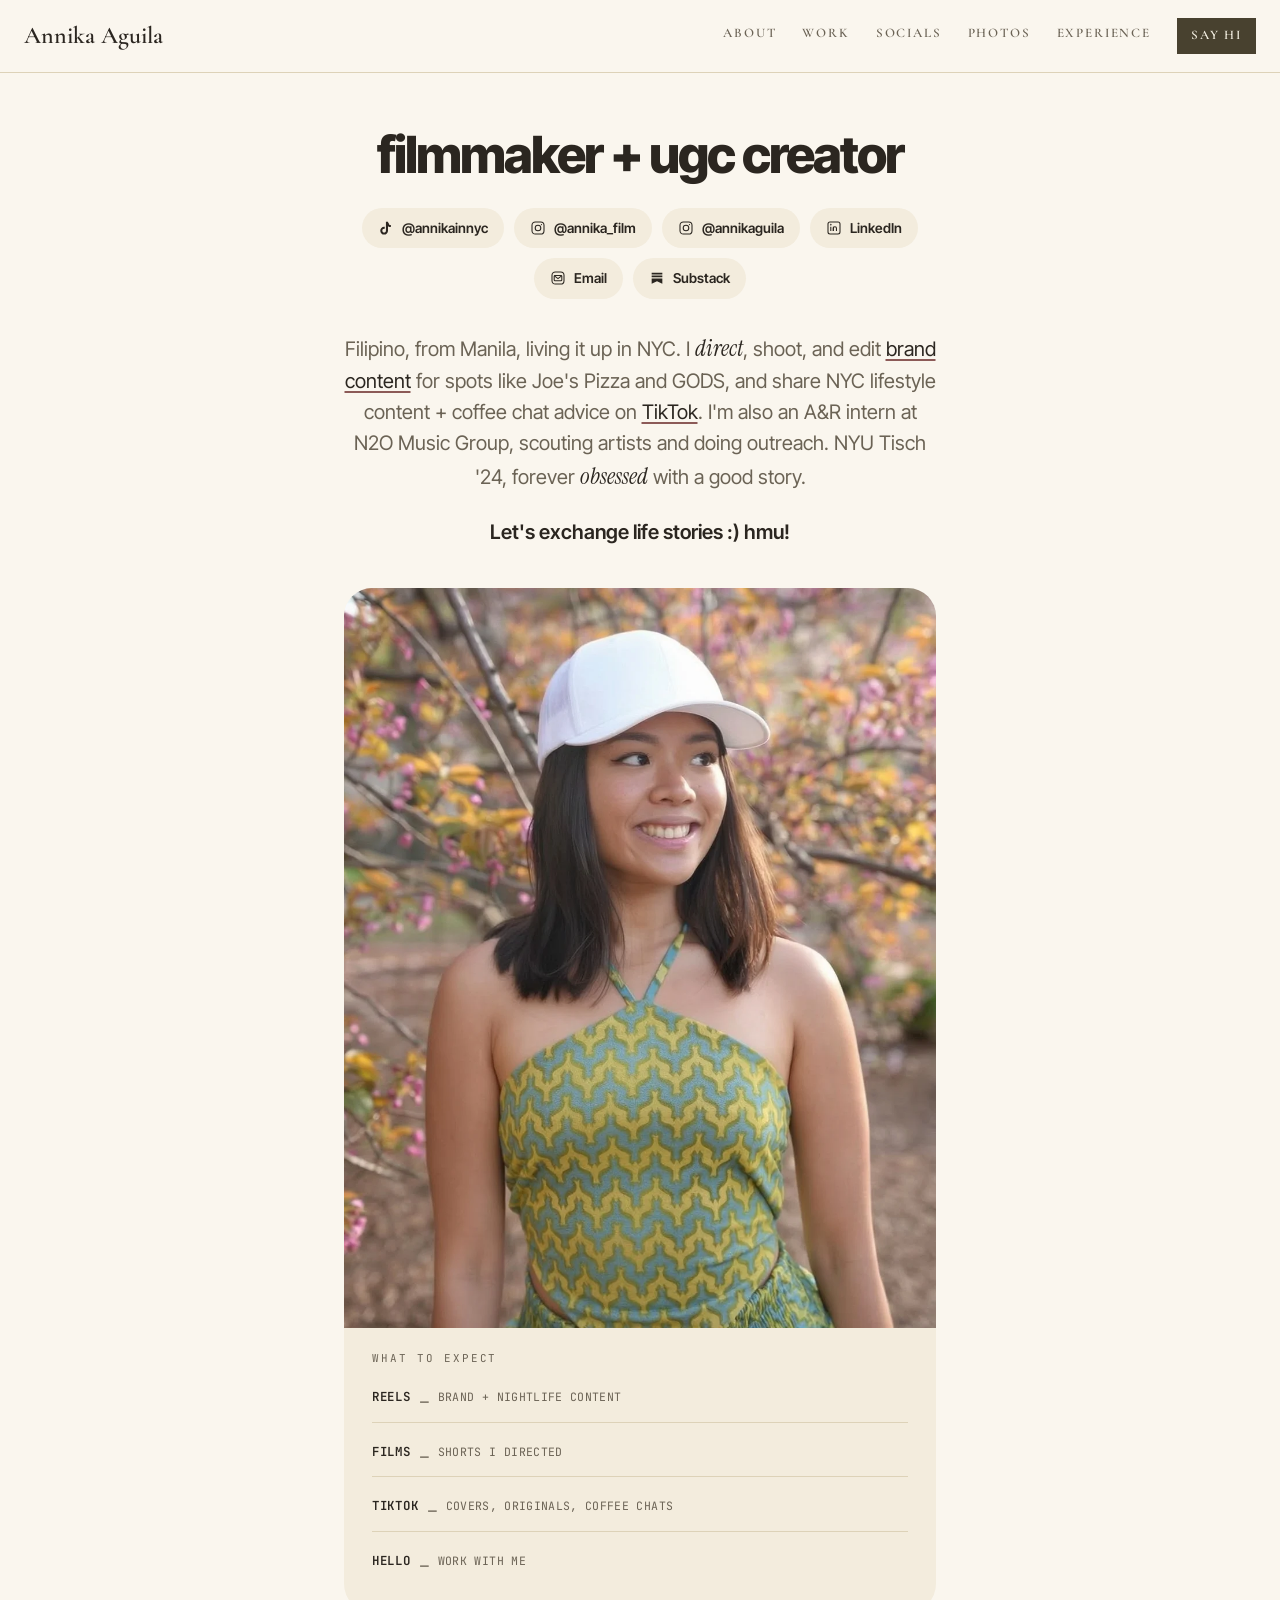
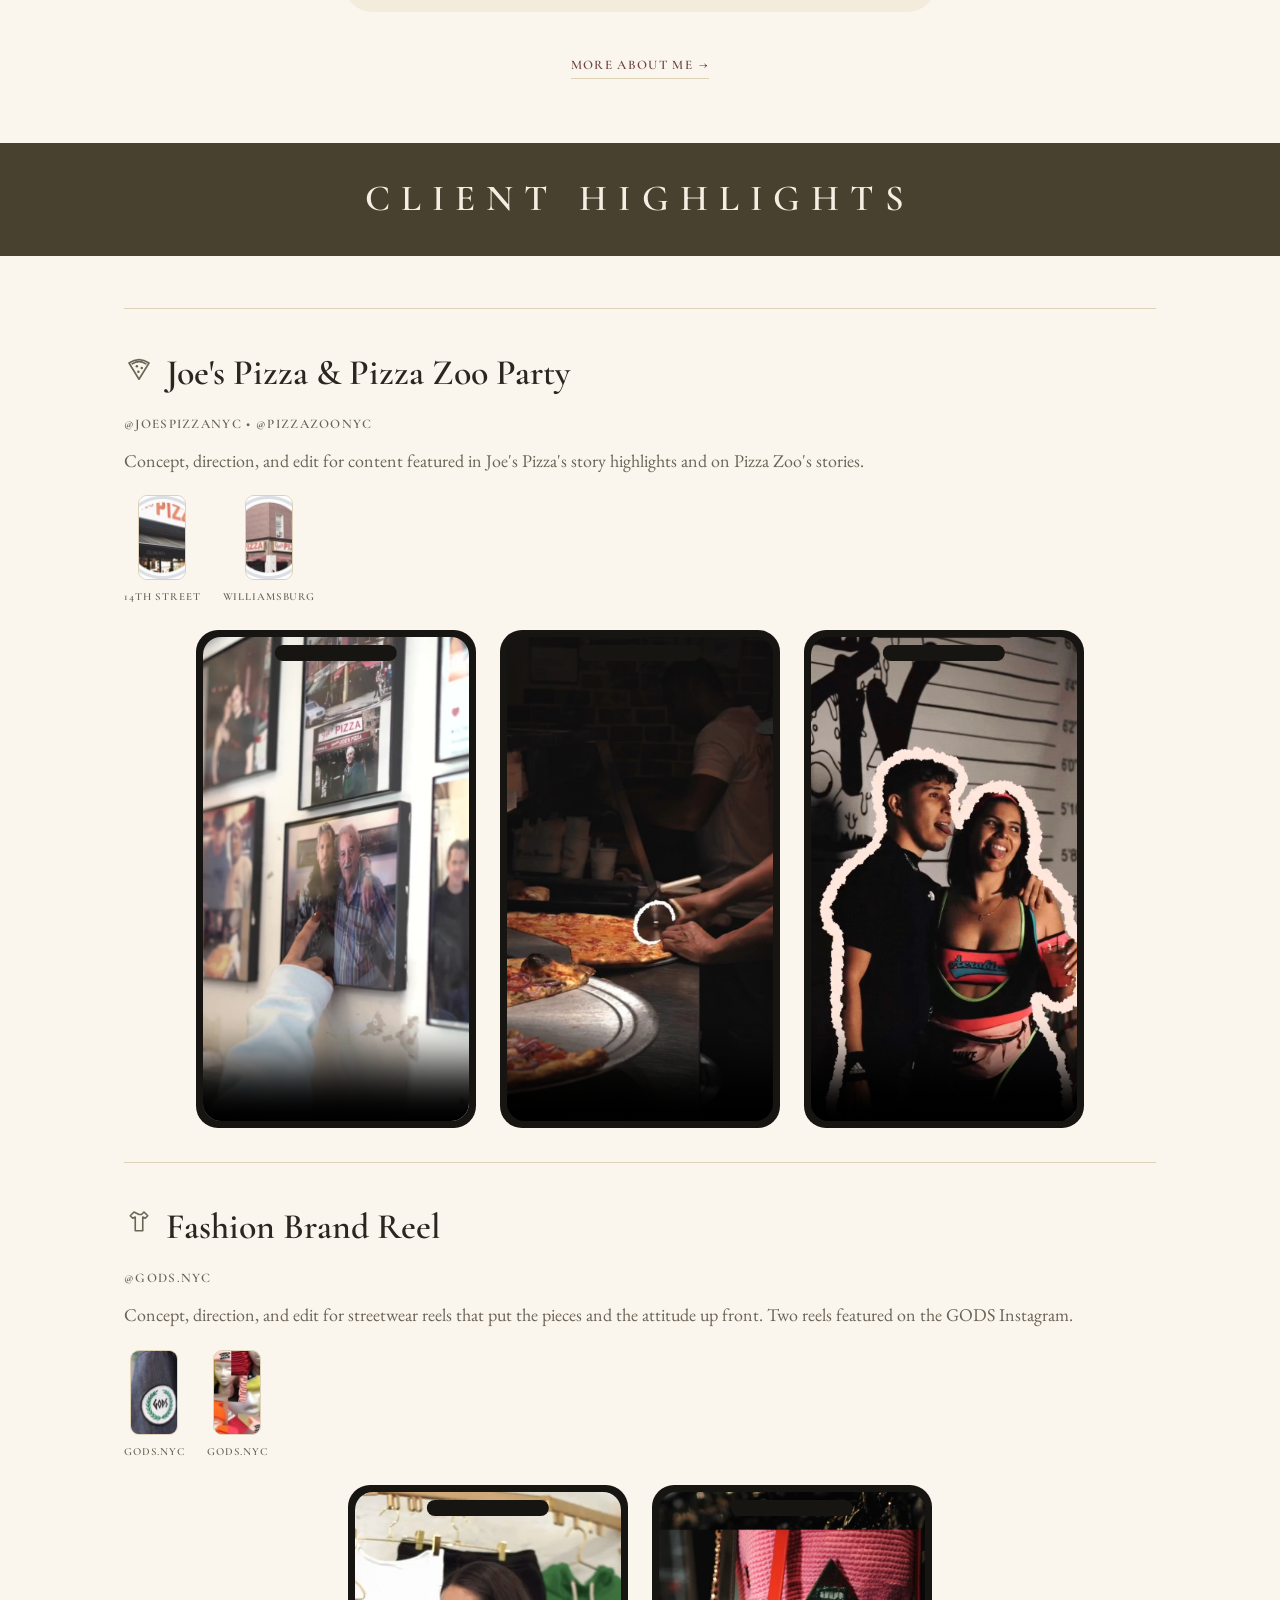
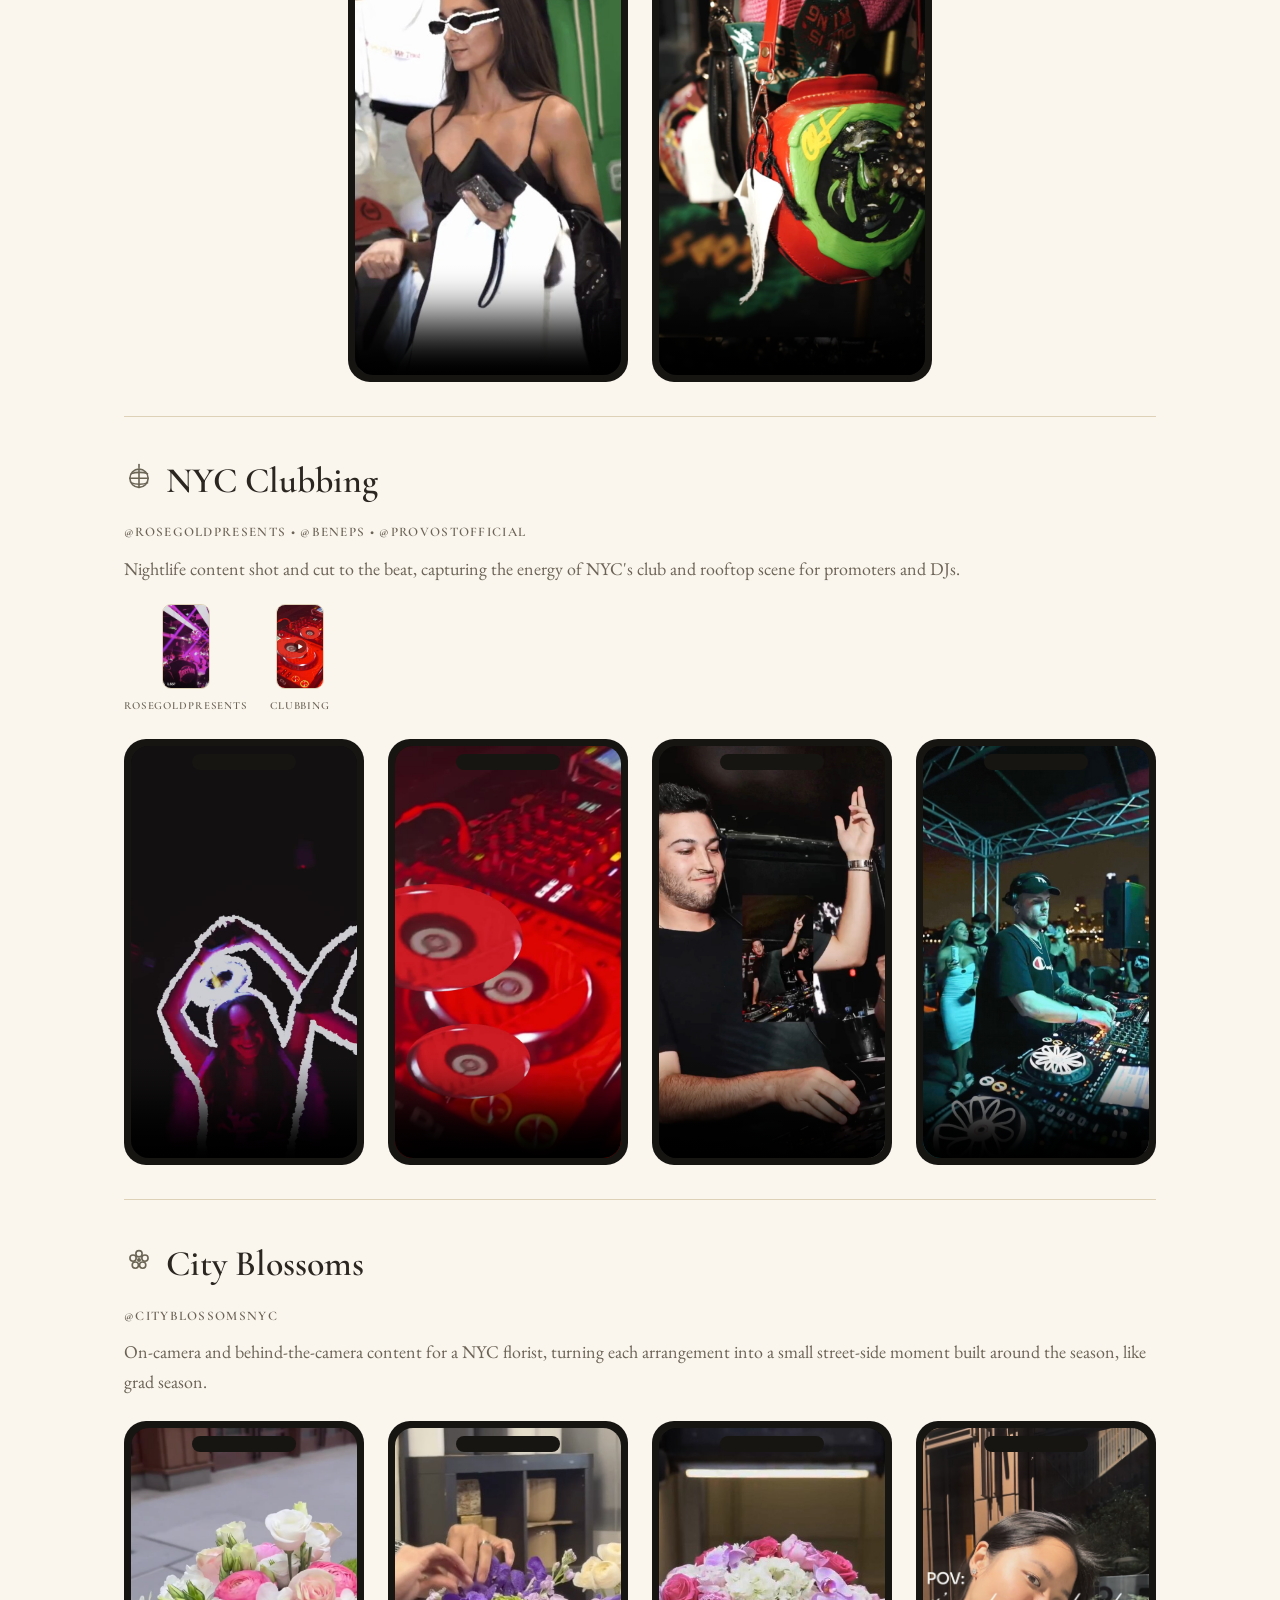
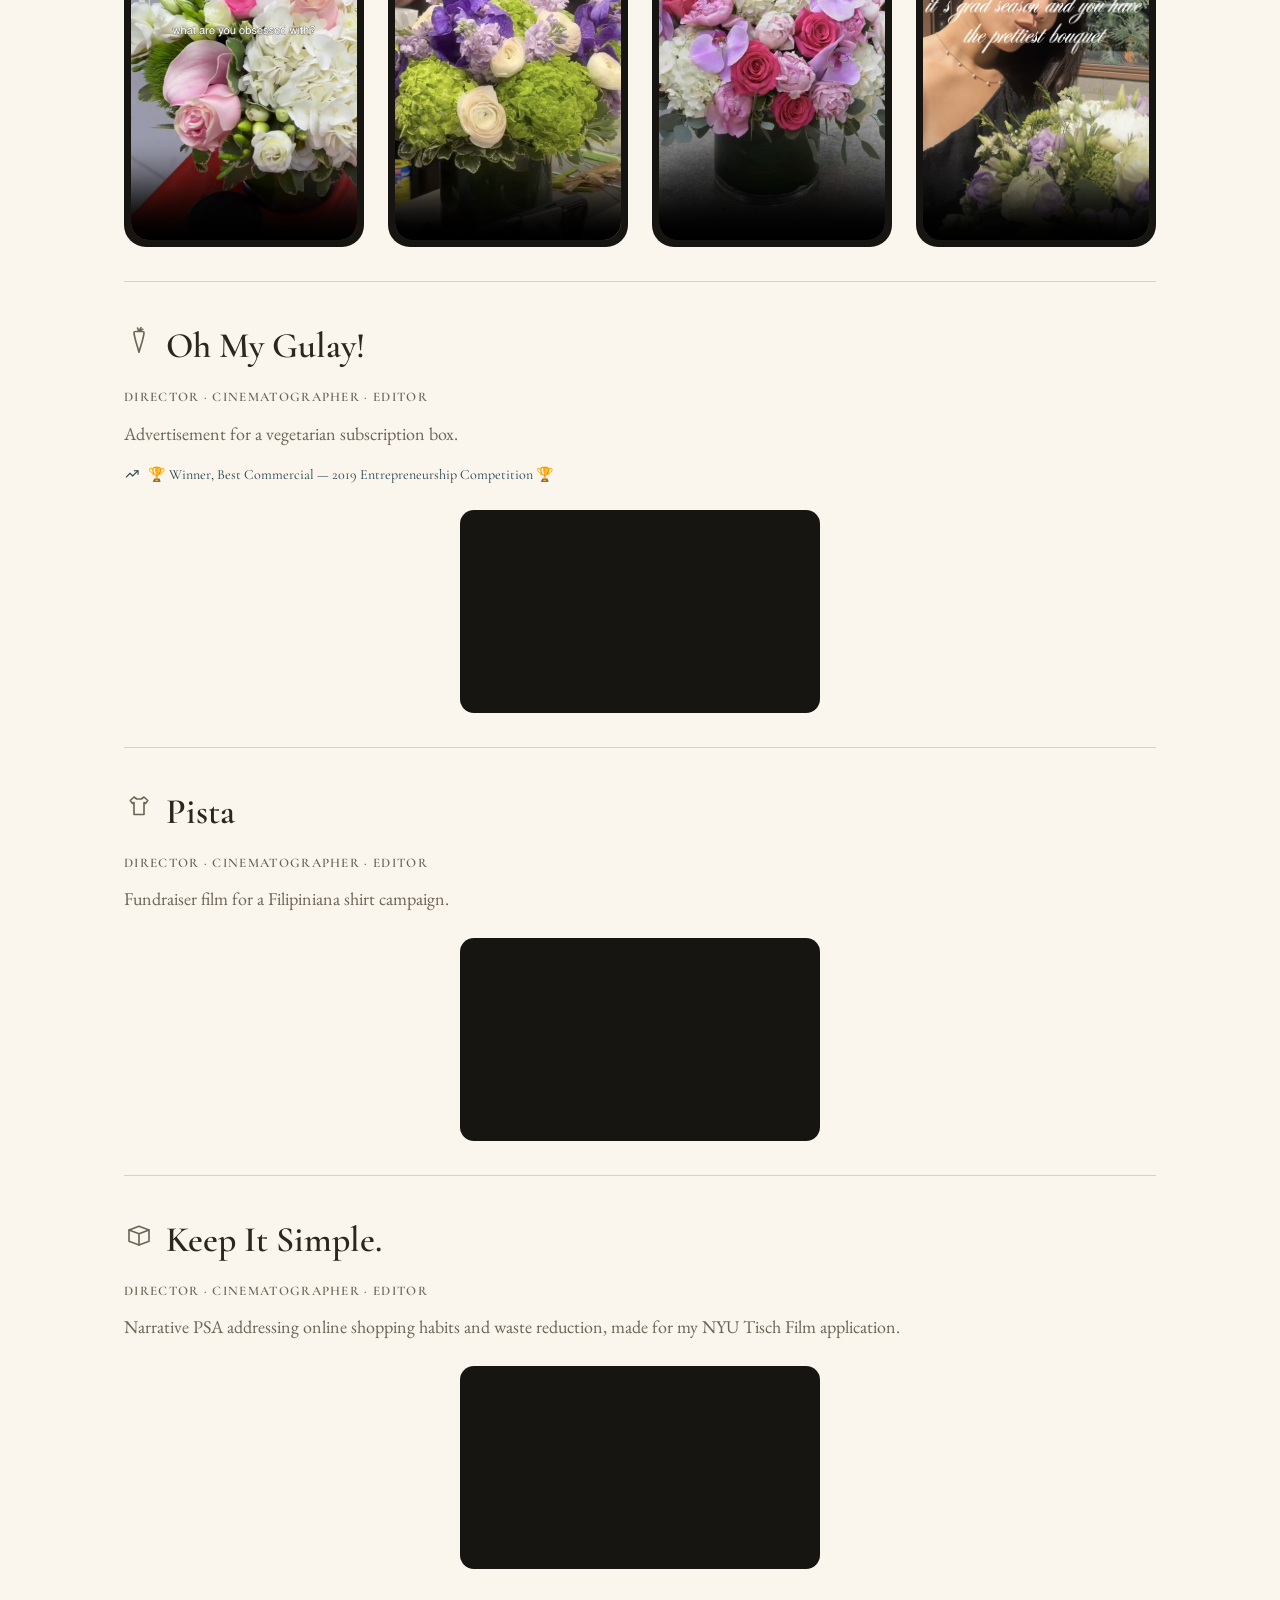
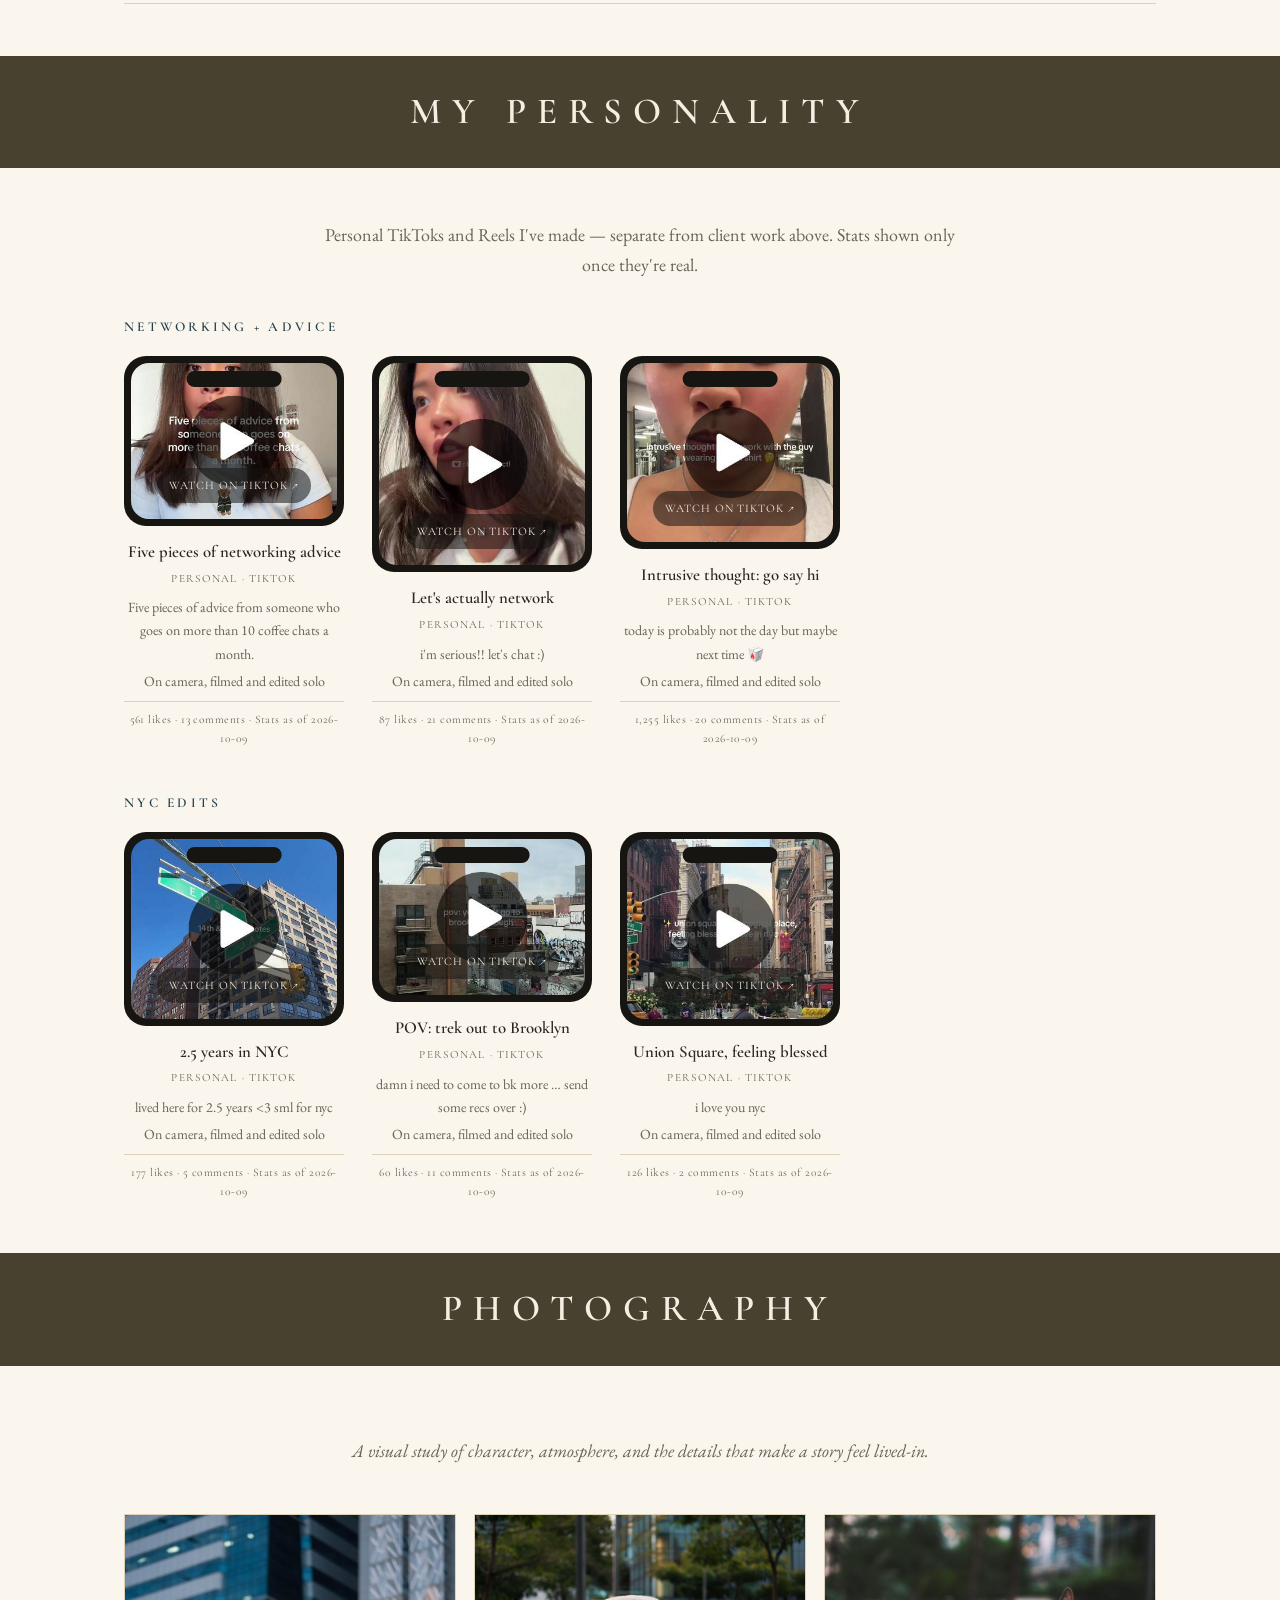
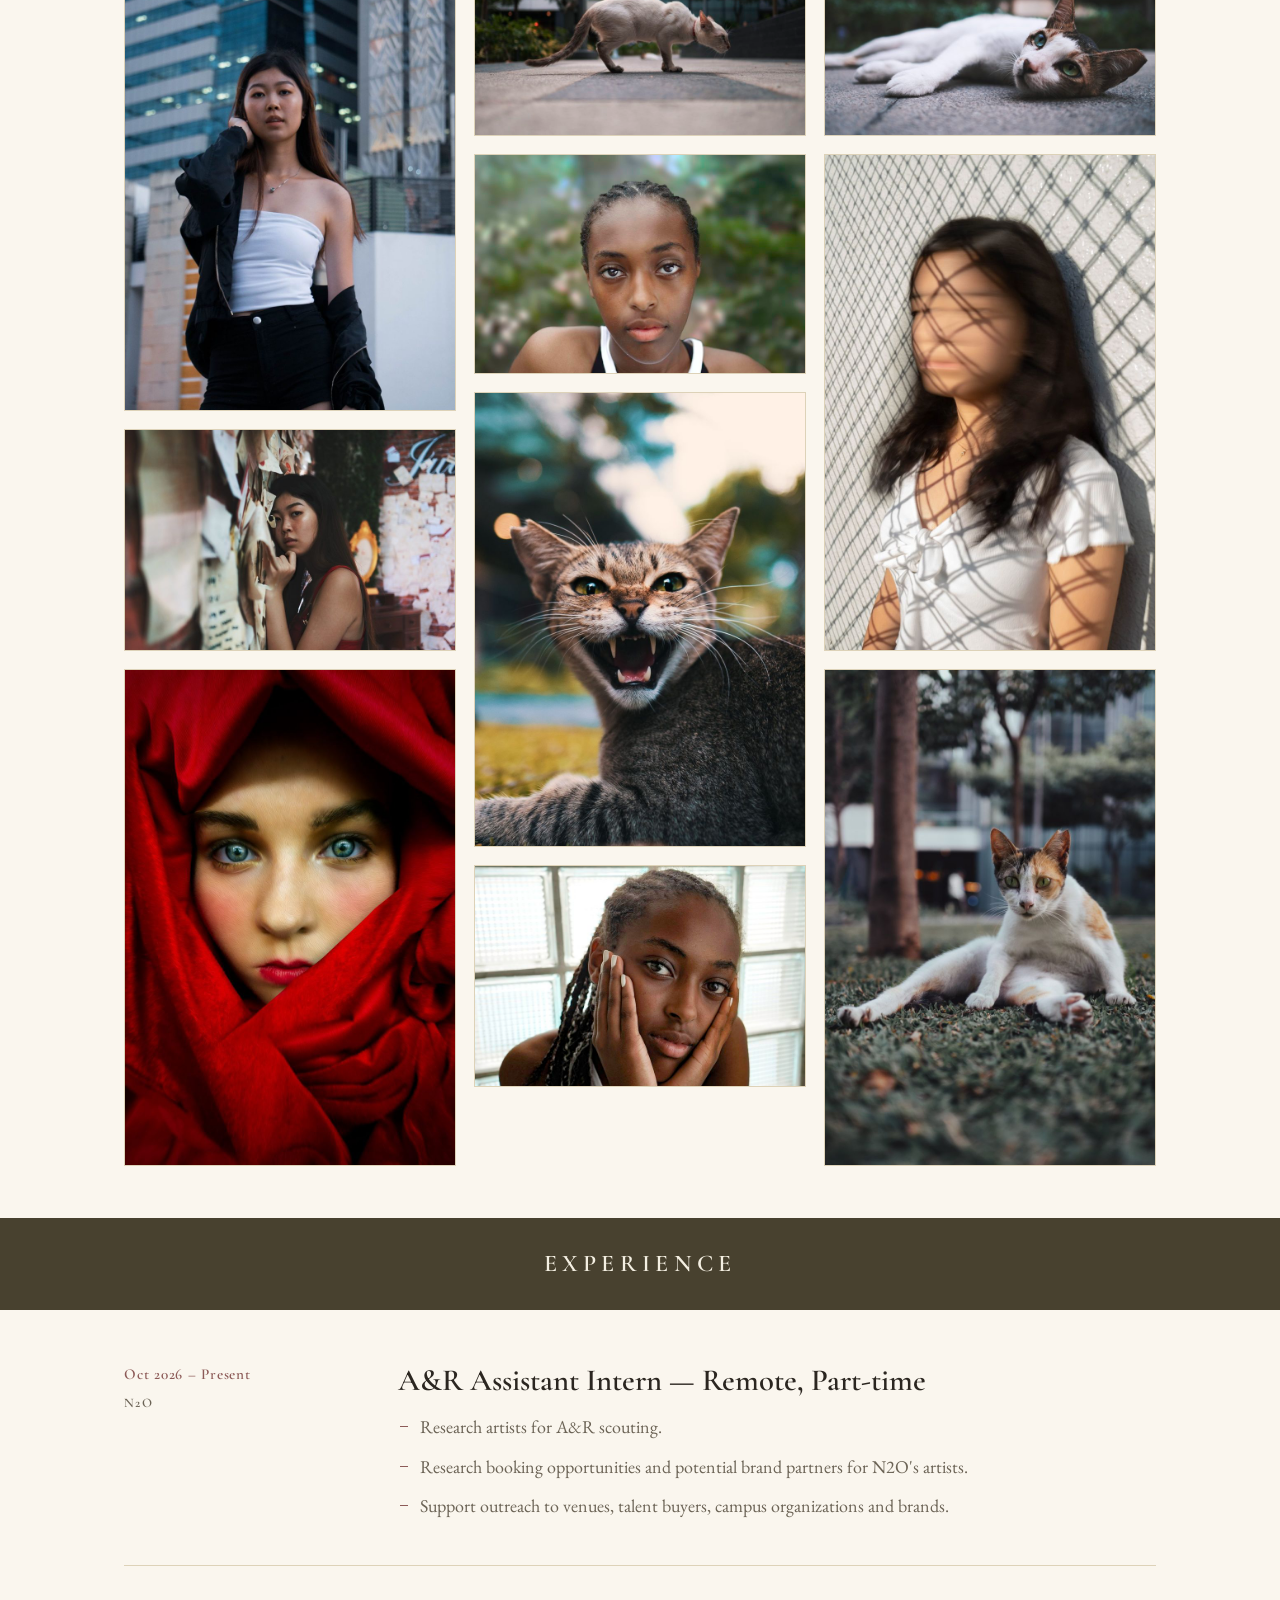
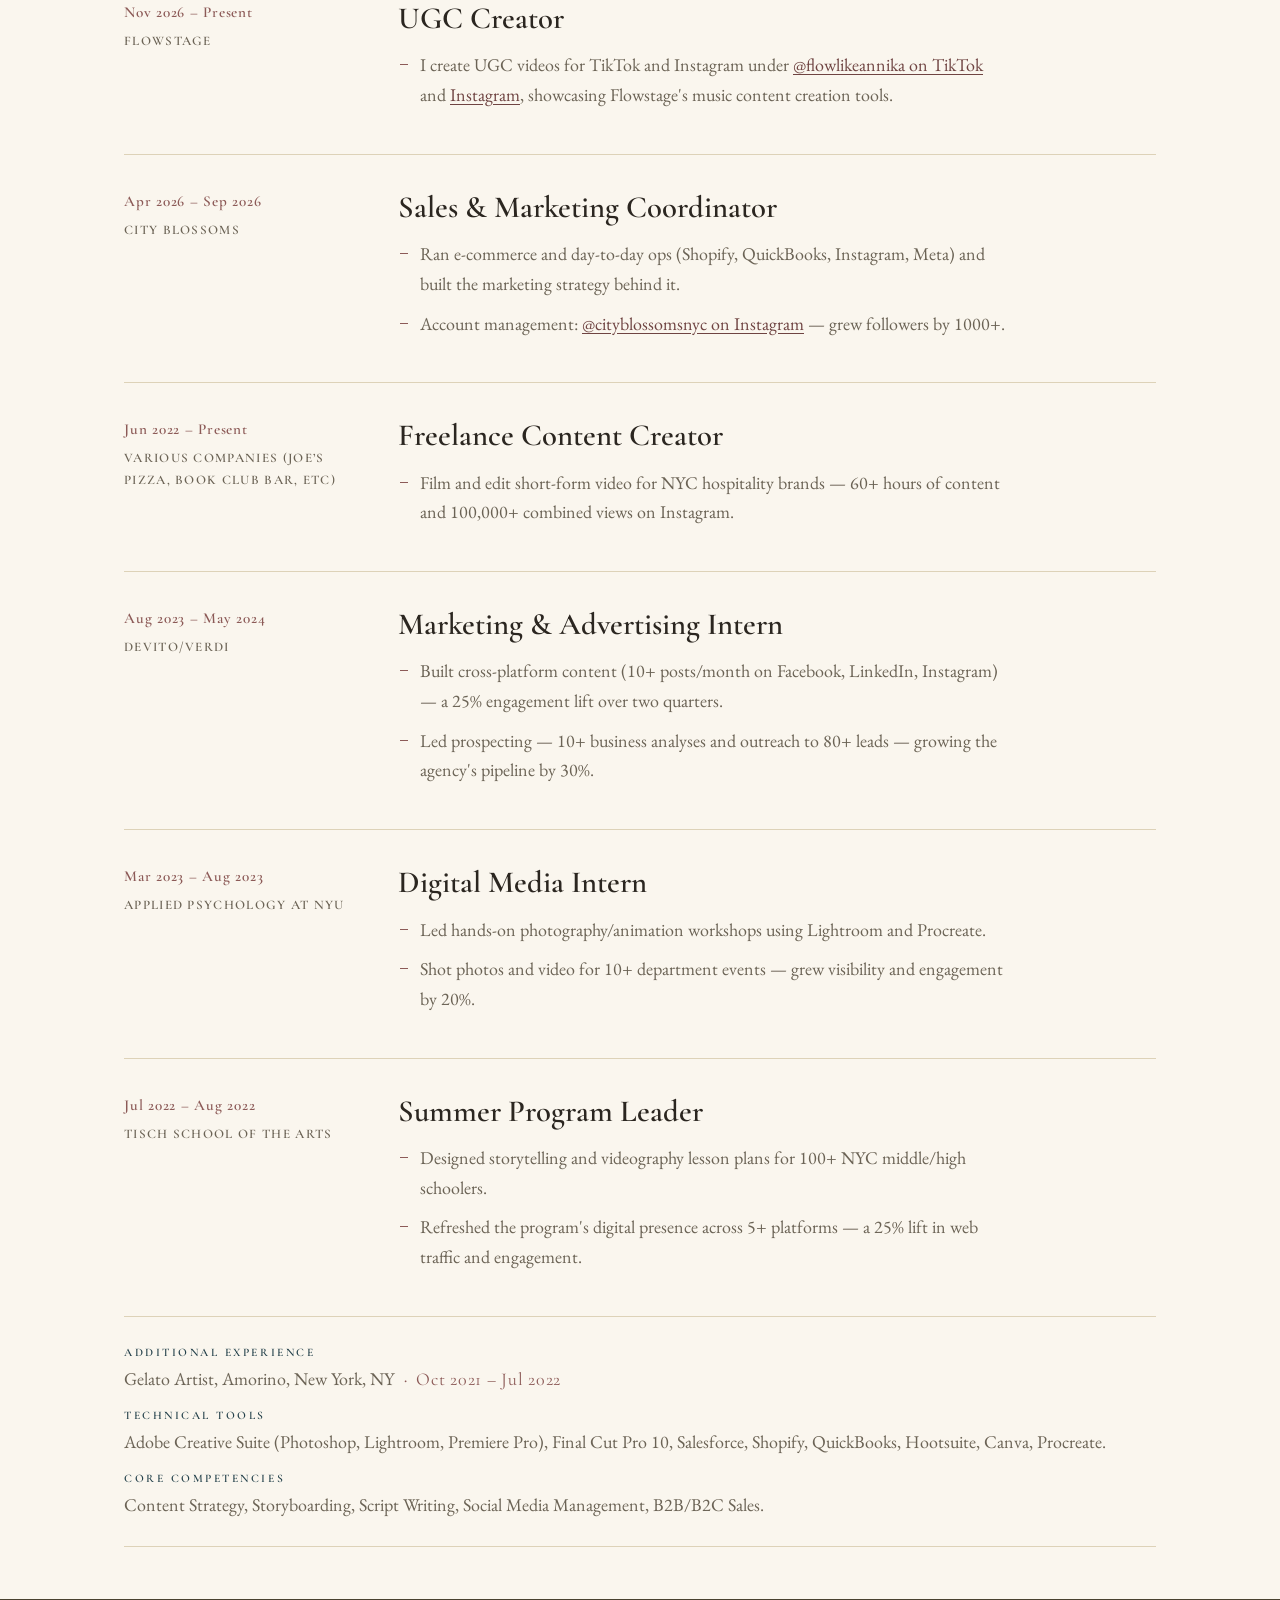
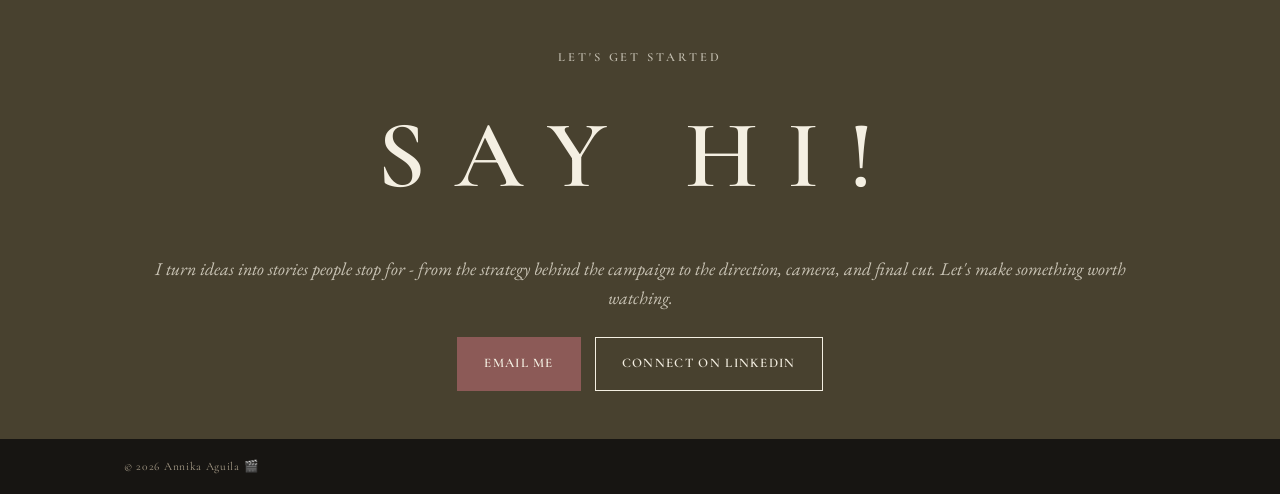
==== commit 59d81af0: "Add Flowstage experience entry" ====
--- a/index.html
+++ b/index.html
@@ -400,6 +400,19 @@
 
         <article class="job" data-animate>
           <div class="job-meta">
+            <p class="job-dates">Nov 2026 – Present</p>
+            <p class="job-org">Flowstage</p>
+          </div>
+          <div class="job-body">
+            <h3 class="job-title">UGC Creator</h3>
+            <ul class="job-points">
+              <li>I create UGC videos for TikTok and Instagram under <a href="https://www.tiktok.com/@flowlikeannika" target="_blank" rel="noopener">@flowlikeannika on TikTok</a> and <a href="https://instagram.com/flowlikeannika" target="_blank" rel="noopener">Instagram</a>, showcasing Flowstage's music content creation tools.</li>
+            </ul>
+          </div>
+        </article>
+
+        <article class="job" data-animate>
+          <div class="job-meta">
             <p class="job-dates">Apr 2026 – Sep 2026</p>
             <p class="job-org">City Blossoms</p>
           </div>
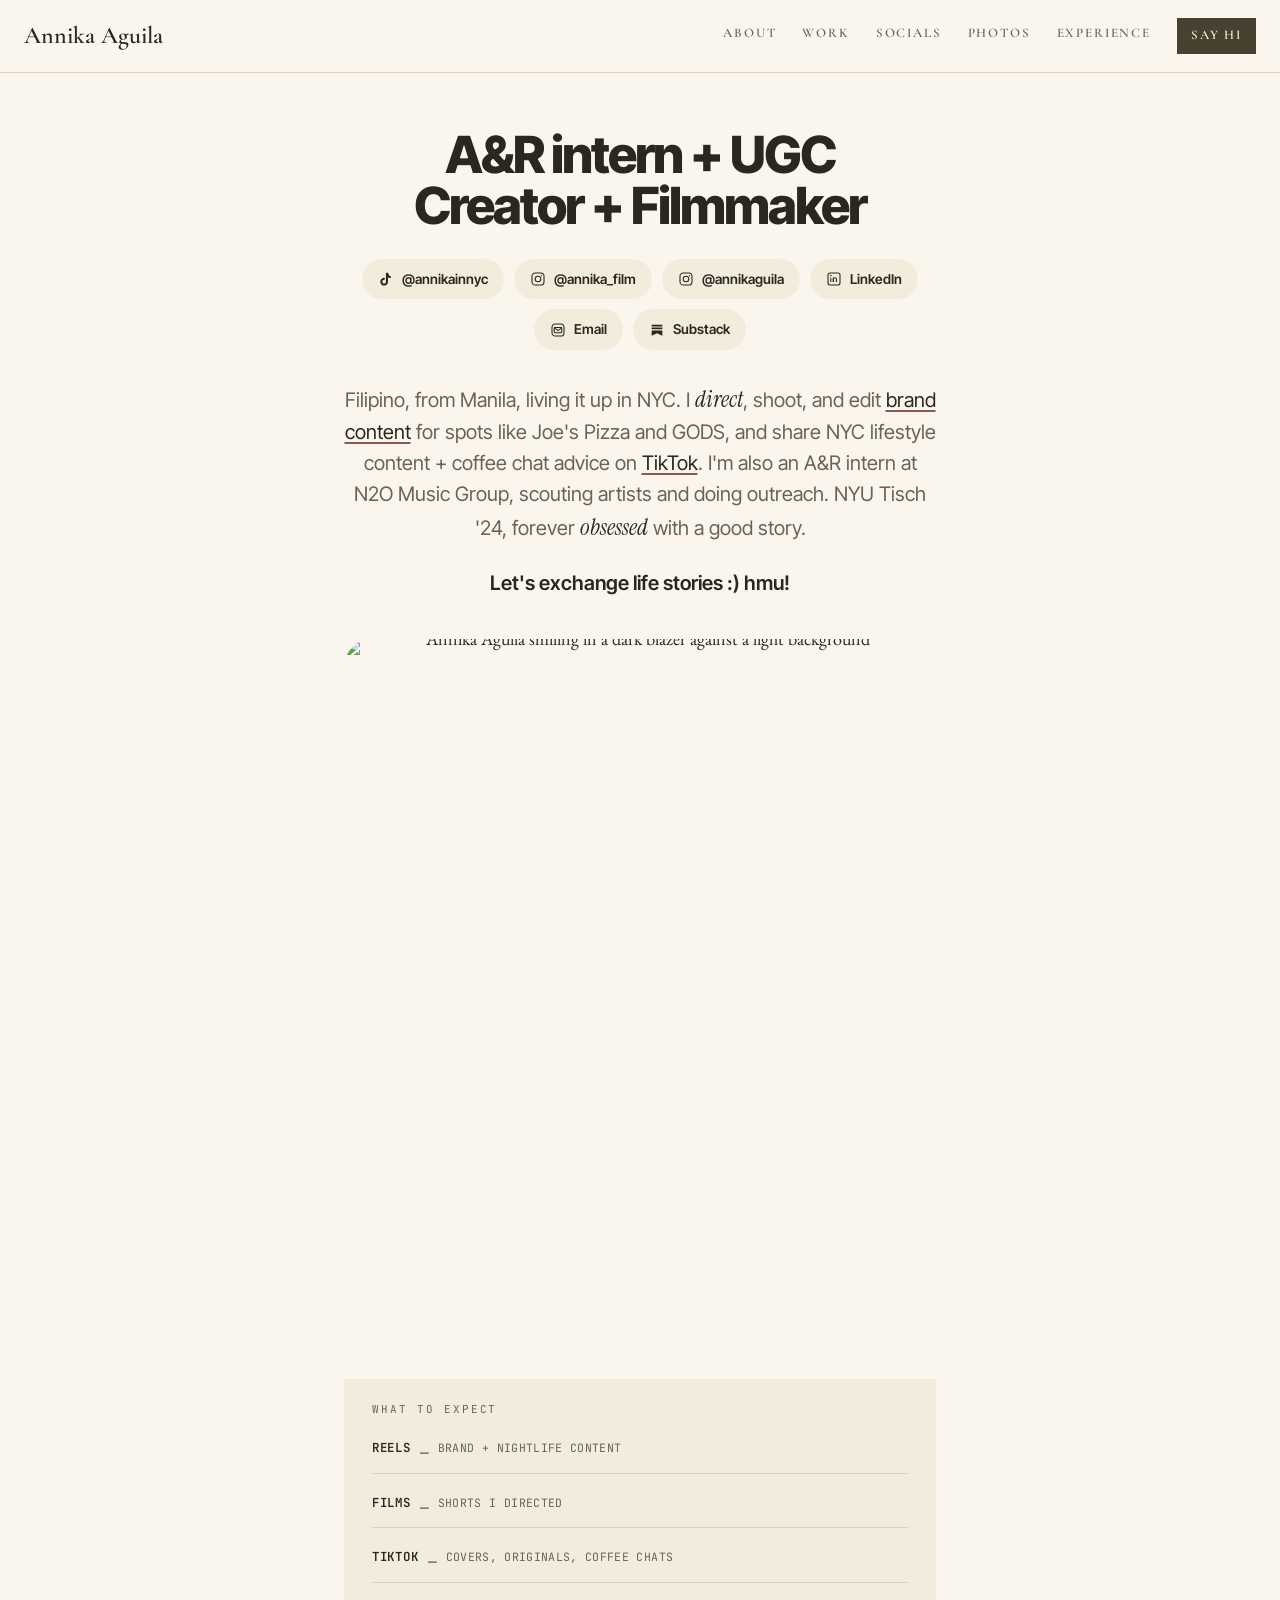
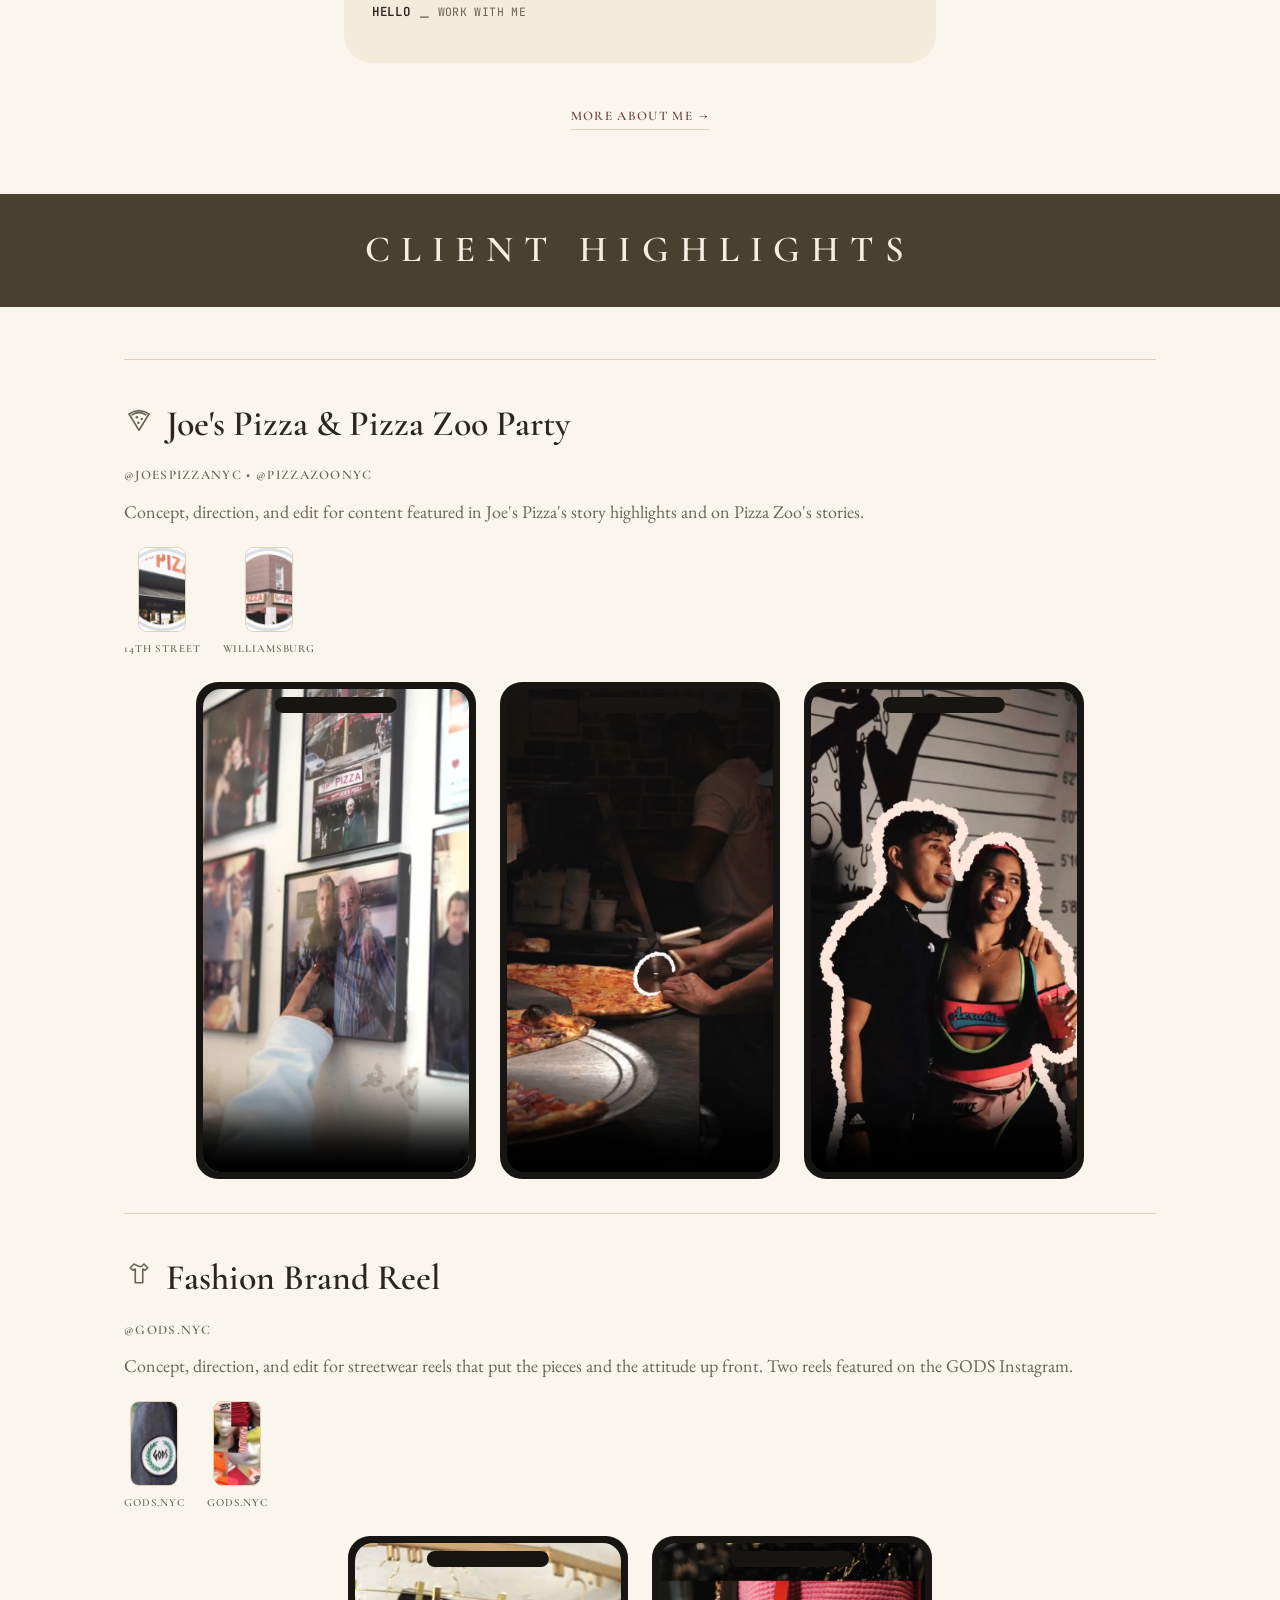
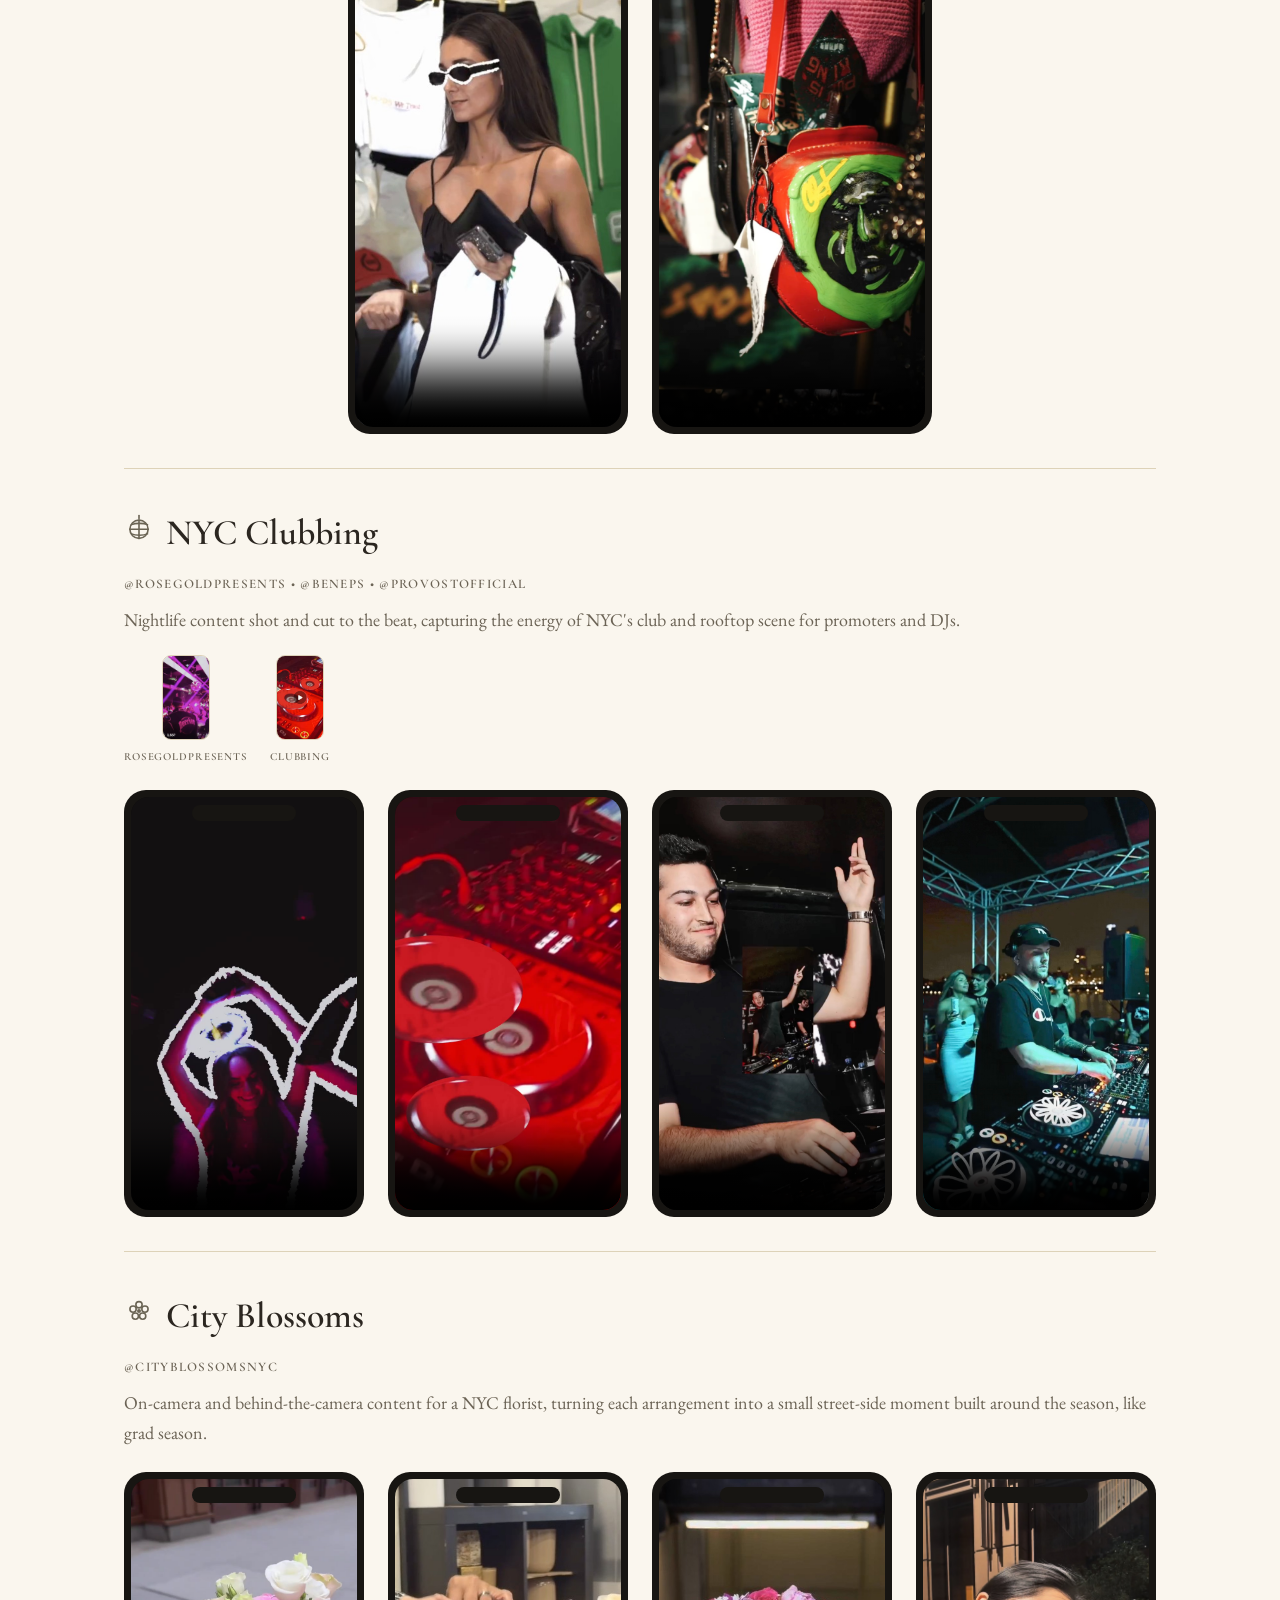
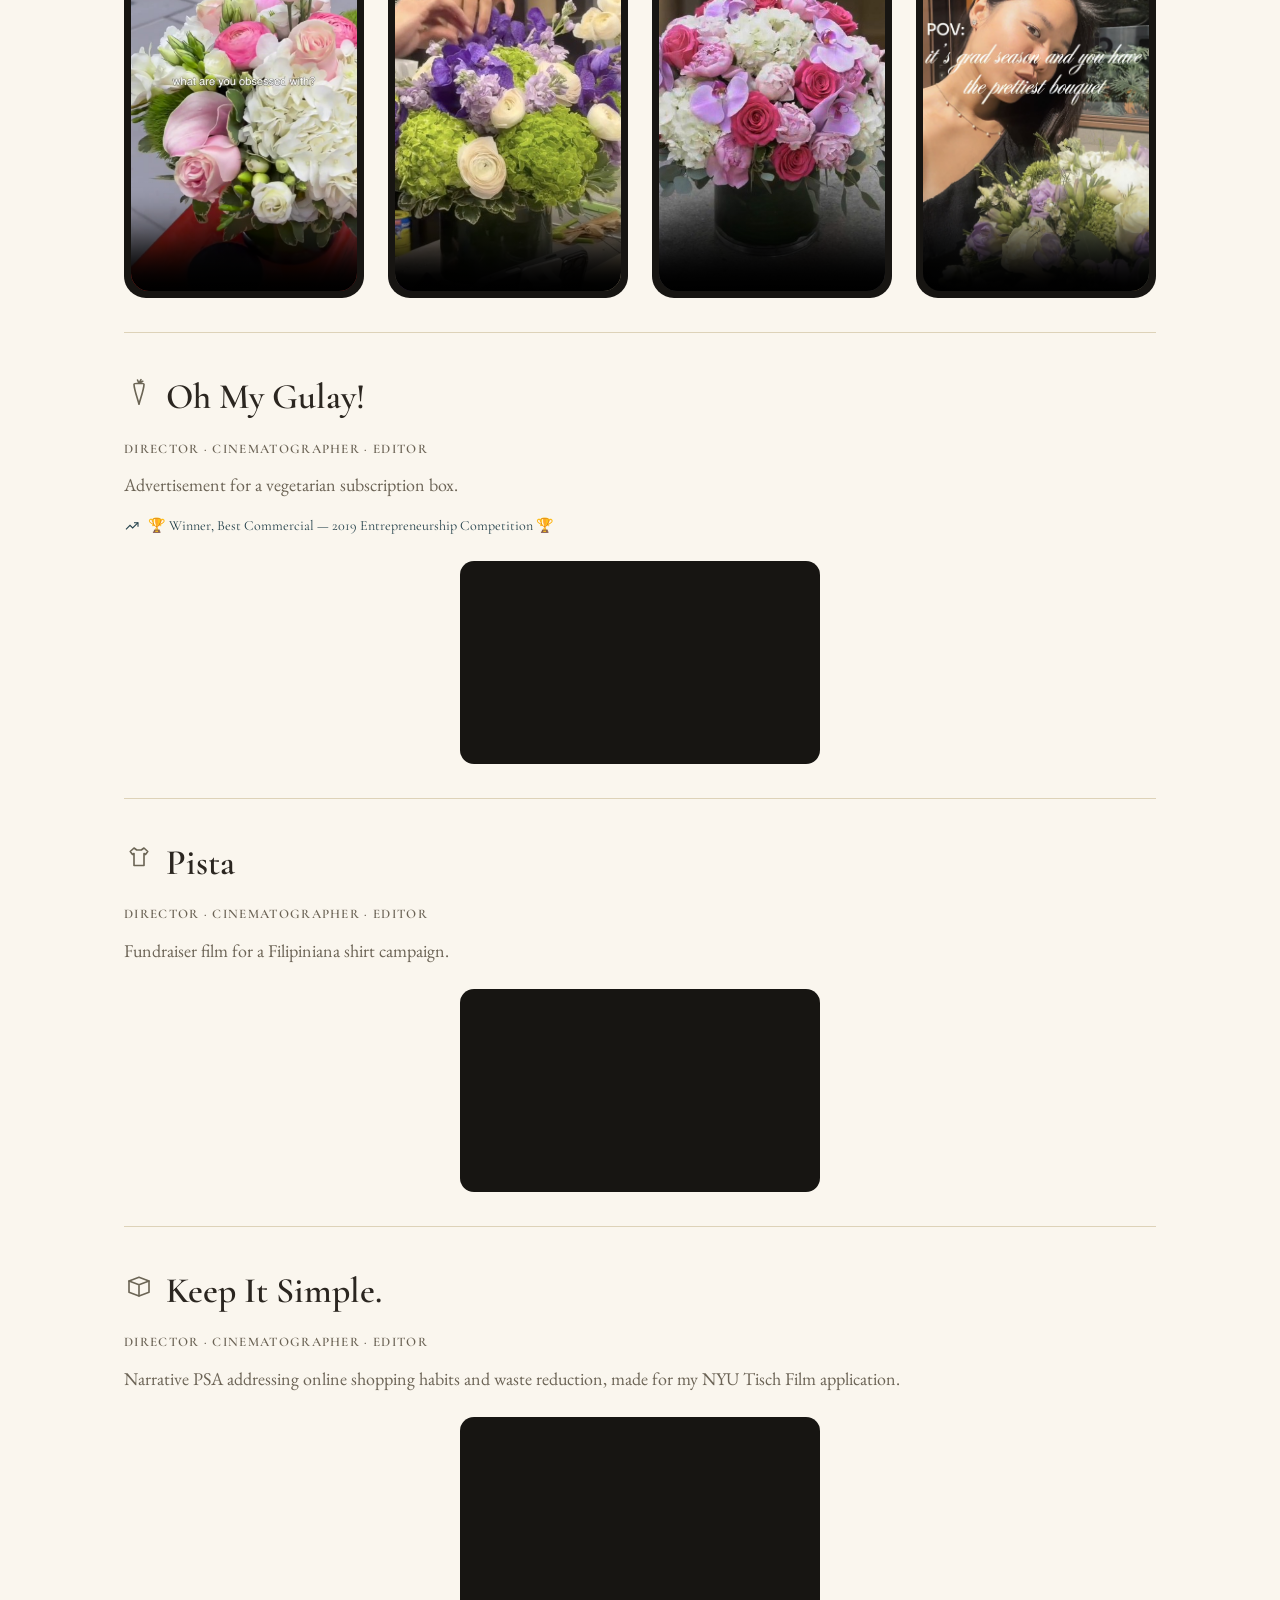
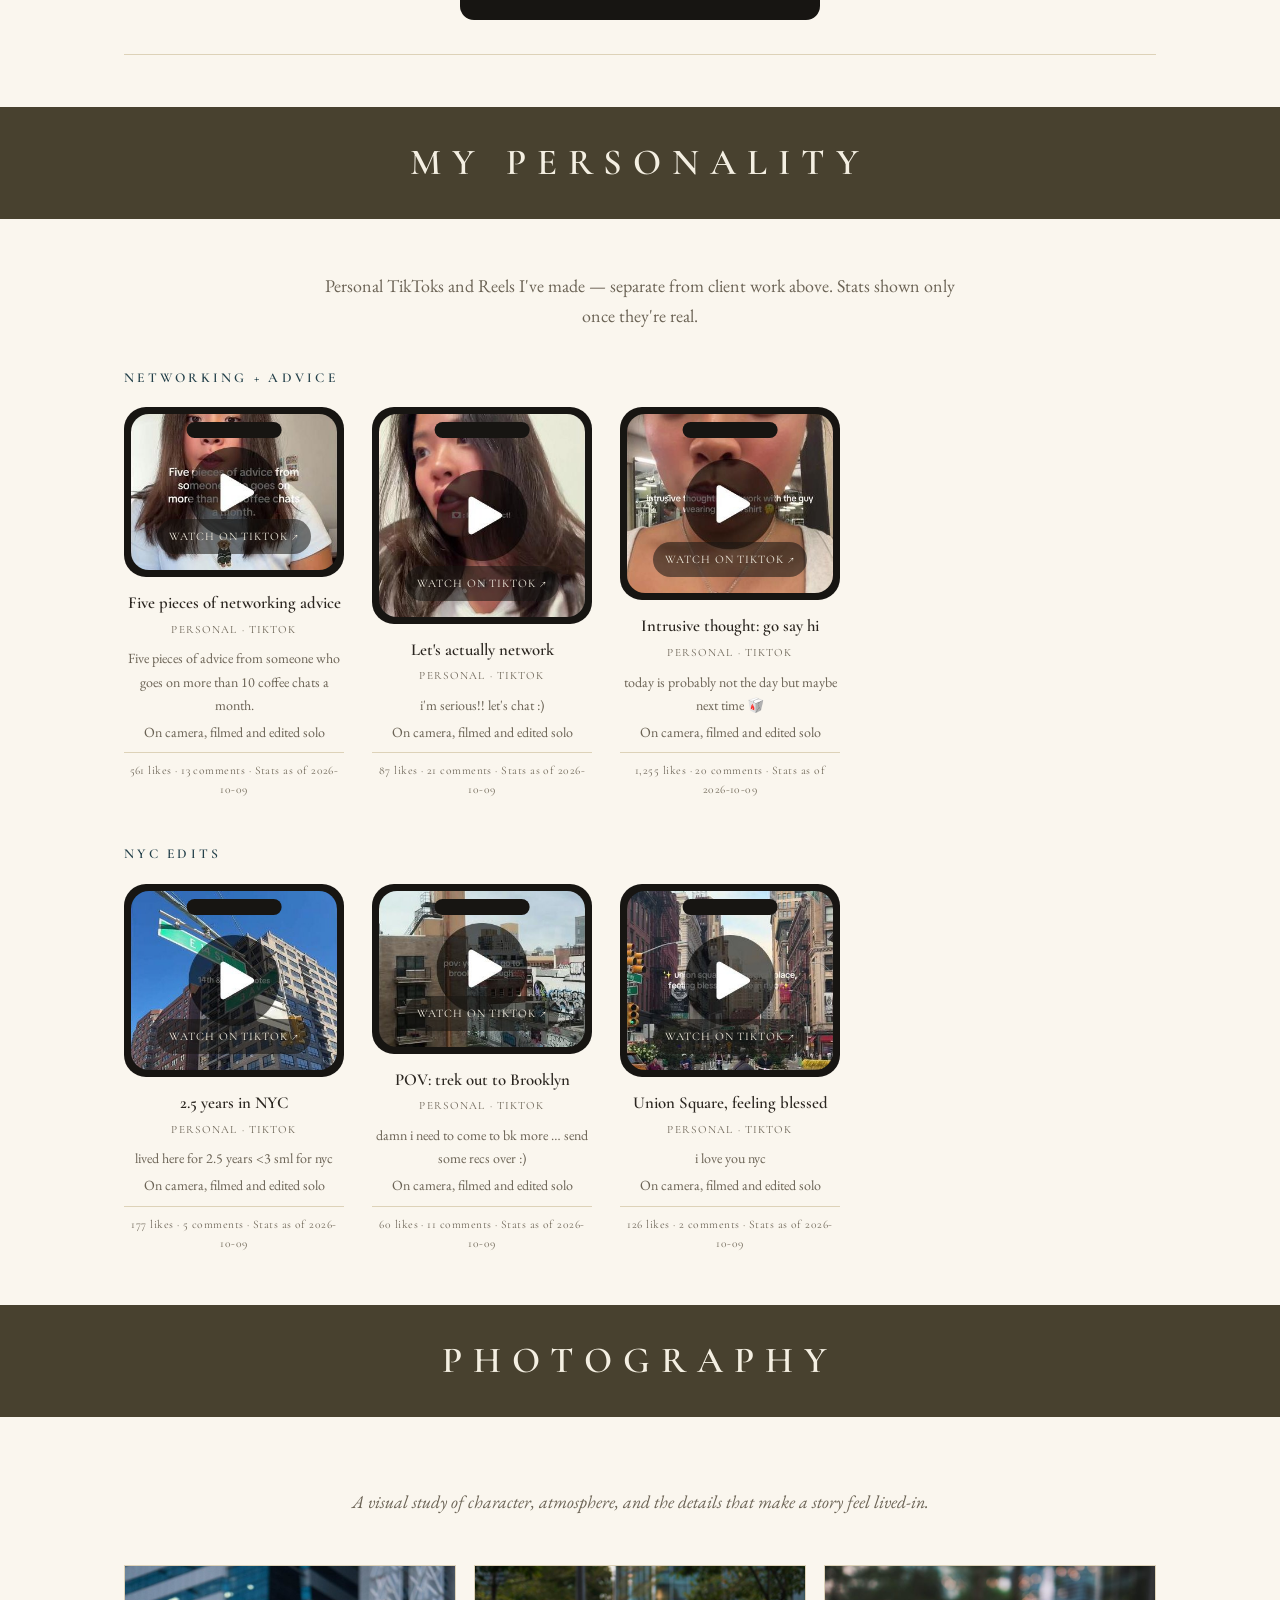
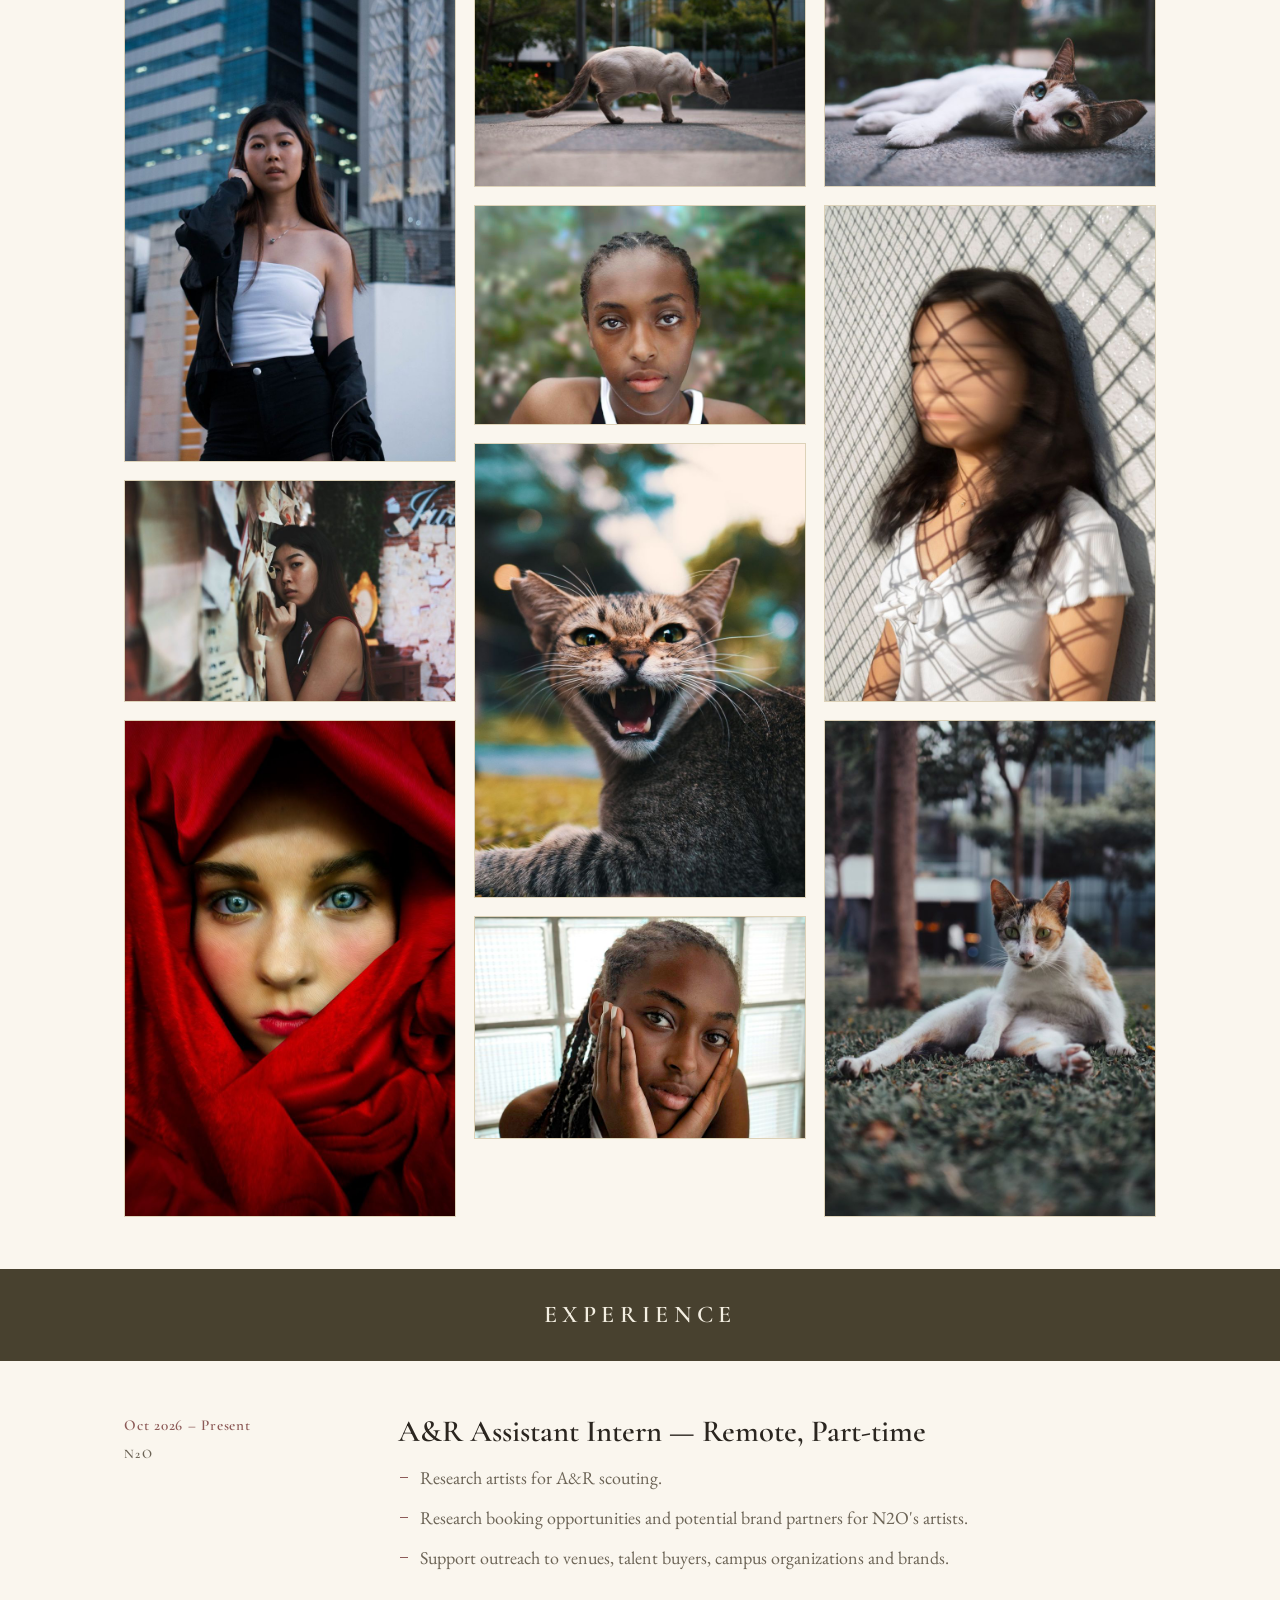
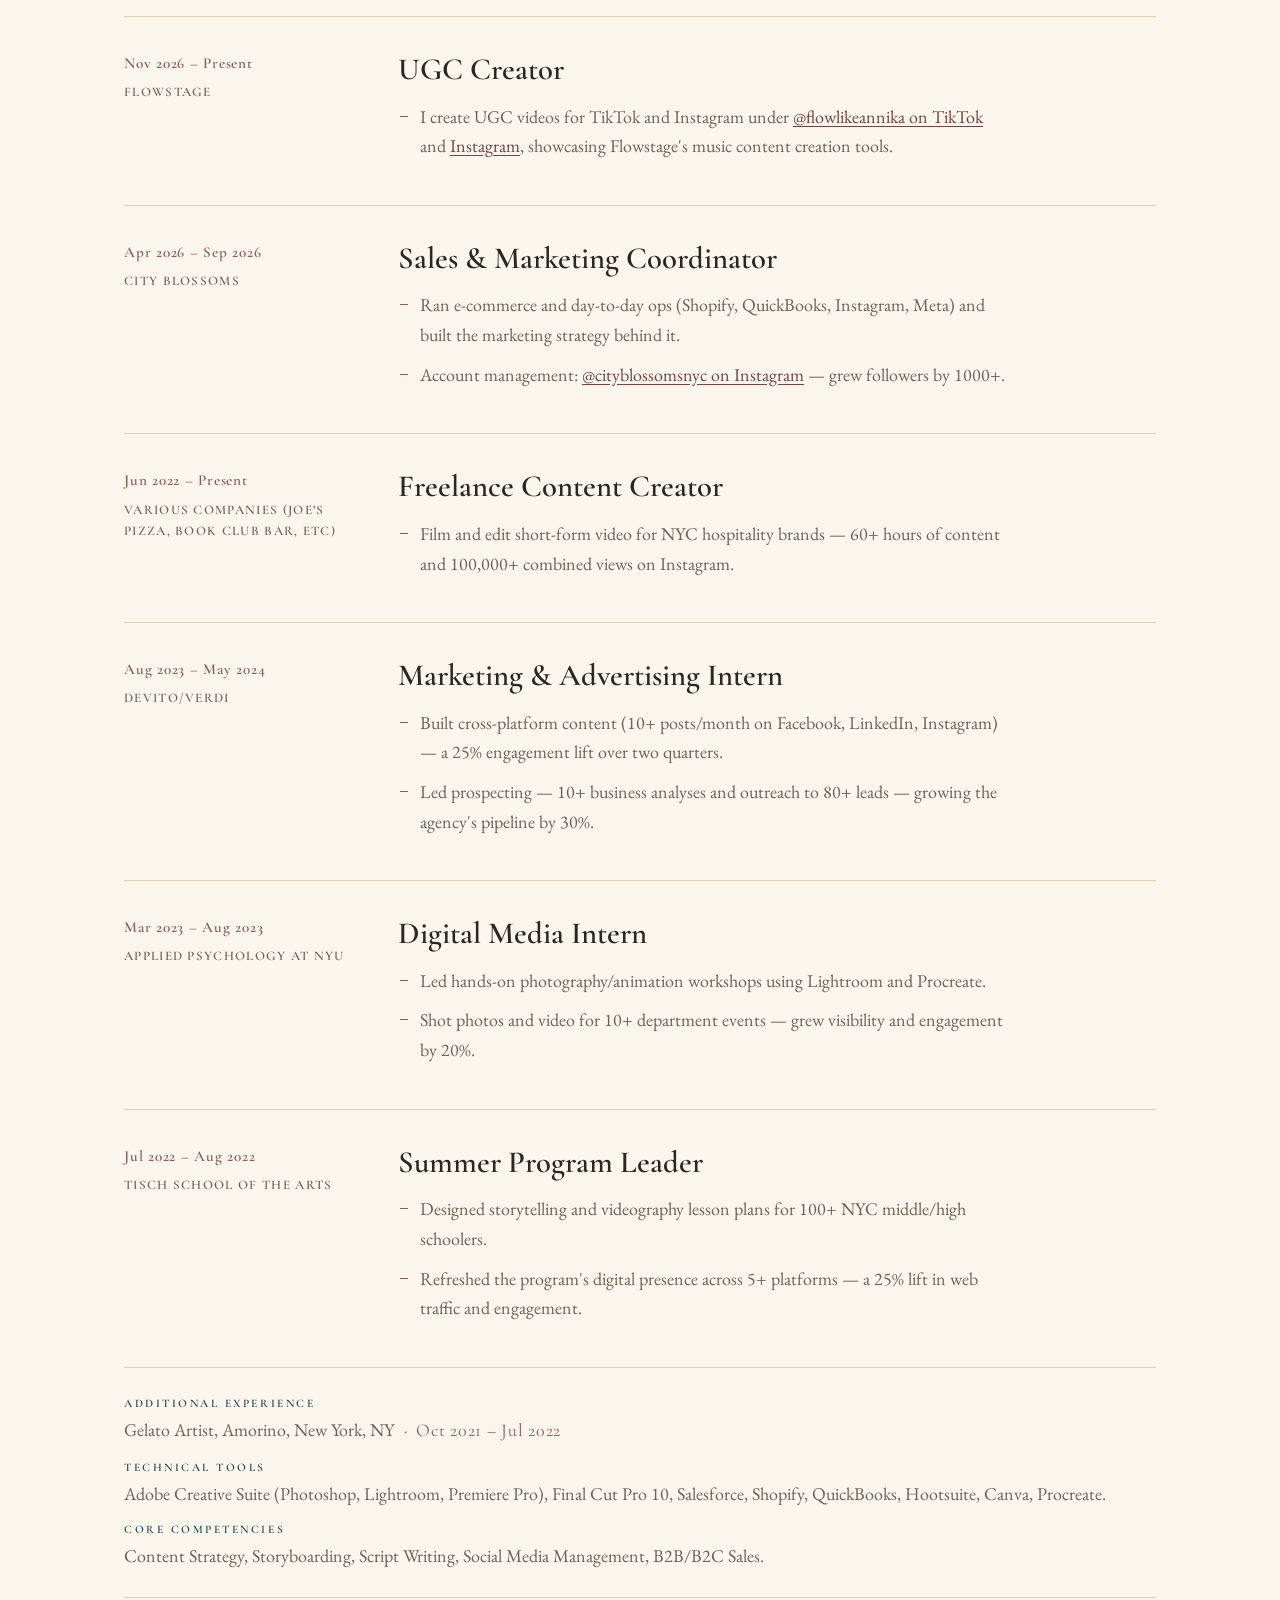
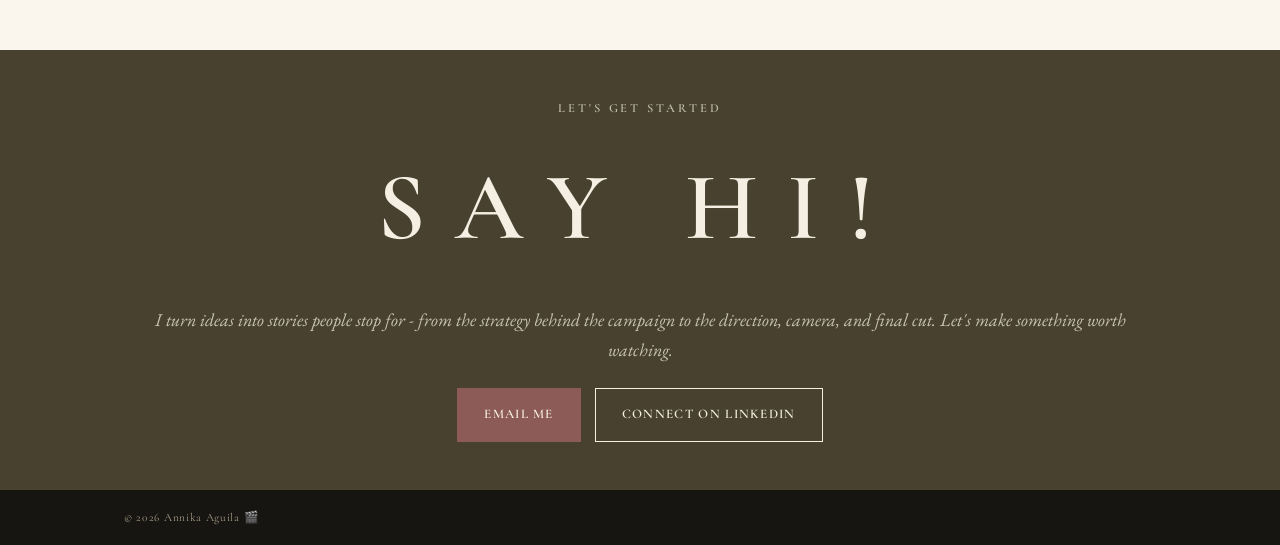
==== commit d0ce88d1: "Update homepage headline portrait and favicon" ====
--- a/index.html
+++ b/index.html
@@ -3,13 +3,13 @@
 <head>
 <meta charset="UTF-8" />
 <meta name="viewport" content="width=device-width, initial-scale=1.0, viewport-fit=cover" />
-<title>Annika Aguila | Filmmaker + UGC Creator</title>
+<title>Annika Aguila | A&amp;R intern + UGC Creator + Filmmaker</title>
 <meta name="description" content="Director, creator, and NYC storyteller — brand content for spots like Joe's Pizza and GODS, plus covers and originals on TikTok. NYU Tisch '24." />
 <link rel="canonical" href="https://annika-nyc.com/">
-<link rel="icon" href="favicon.ico" sizes="any">
-<link rel="icon" type="image/png" sizes="32x32" href="assets/icons/favicon-32x32.png">
-<link rel="icon" type="image/png" sizes="16x16" href="assets/icons/favicon-16x16.png">
-<link rel="apple-touch-icon" sizes="180x180" href="assets/icons/apple-touch-icon.png">
+<link rel="icon" href="favicon.ico?v=2" sizes="any">
+<link rel="icon" type="image/png" sizes="32x32" href="assets/icons/favicon-32x32.png?v=2">
+<link rel="icon" type="image/png" sizes="16x16" href="assets/icons/favicon-16x16.png?v=2">
+<link rel="apple-touch-icon" sizes="180x180" href="assets/icons/apple-touch-icon.png?v=2">
 <meta property="og:type" content="website" />
 <meta property="og:site_name" content="Annika Aguila" />
 <meta property="og:title" content="Annika Aguila | Filmmaker + UGC Creator" />
@@ -61,7 +61,7 @@
 
   <main id="top" tabindex="-1">
     <section class="op-hero">
-      <h1 class="op-headline">filmmaker + ugc creator</h1>
+      <h1 class="op-headline">A&amp;R intern + UGC Creator + Filmmaker</h1>
 
       <div class="op-pills" id="socials">
         <a class="op-pill" href="https://www.tiktok.com/@annikainnyc" target="_blank" rel="noopener">
@@ -95,8 +95,8 @@
 
       <figure class="op-photo">
         <picture>
-          <source srcset="assets/pictures/annika-hero-onepager.webp" type="image/webp">
-          <img src="assets/pictures/annika-hero-onepager.jpg" alt="Annika Aguila smiling outdoors under cherry blossoms, wearing a white cap" width="1024" height="1280" loading="eager" decoding="async" fetchpriority="high">
+          <source srcset="assets/pictures/%21%20headshots/%21%20aguila%20-%20headshot.png" type="image/png">
+          <img src="assets/pictures/%21%20headshots/%21%20aguila%20-%20headshot.png" alt="Annika Aguila smiling in a dark blazer against a light background" width="1016" height="1116" loading="eager" decoding="async" fetchpriority="high">
         </picture>
       </figure>
 
--- a/style.css
+++ b/style.css
@@ -1044,7 +1044,11 @@
     width: 100%;
     height: auto;
   }
-  .op-photo img { border-radius: 28px 28px 0 0; }
+  .op-photo img {
+    aspect-ratio: 4 / 5;
+    object-fit: cover;
+    border-radius: 28px 28px 0 0;
+  }
 
   .op-expect {
     background: var(--cream-2);
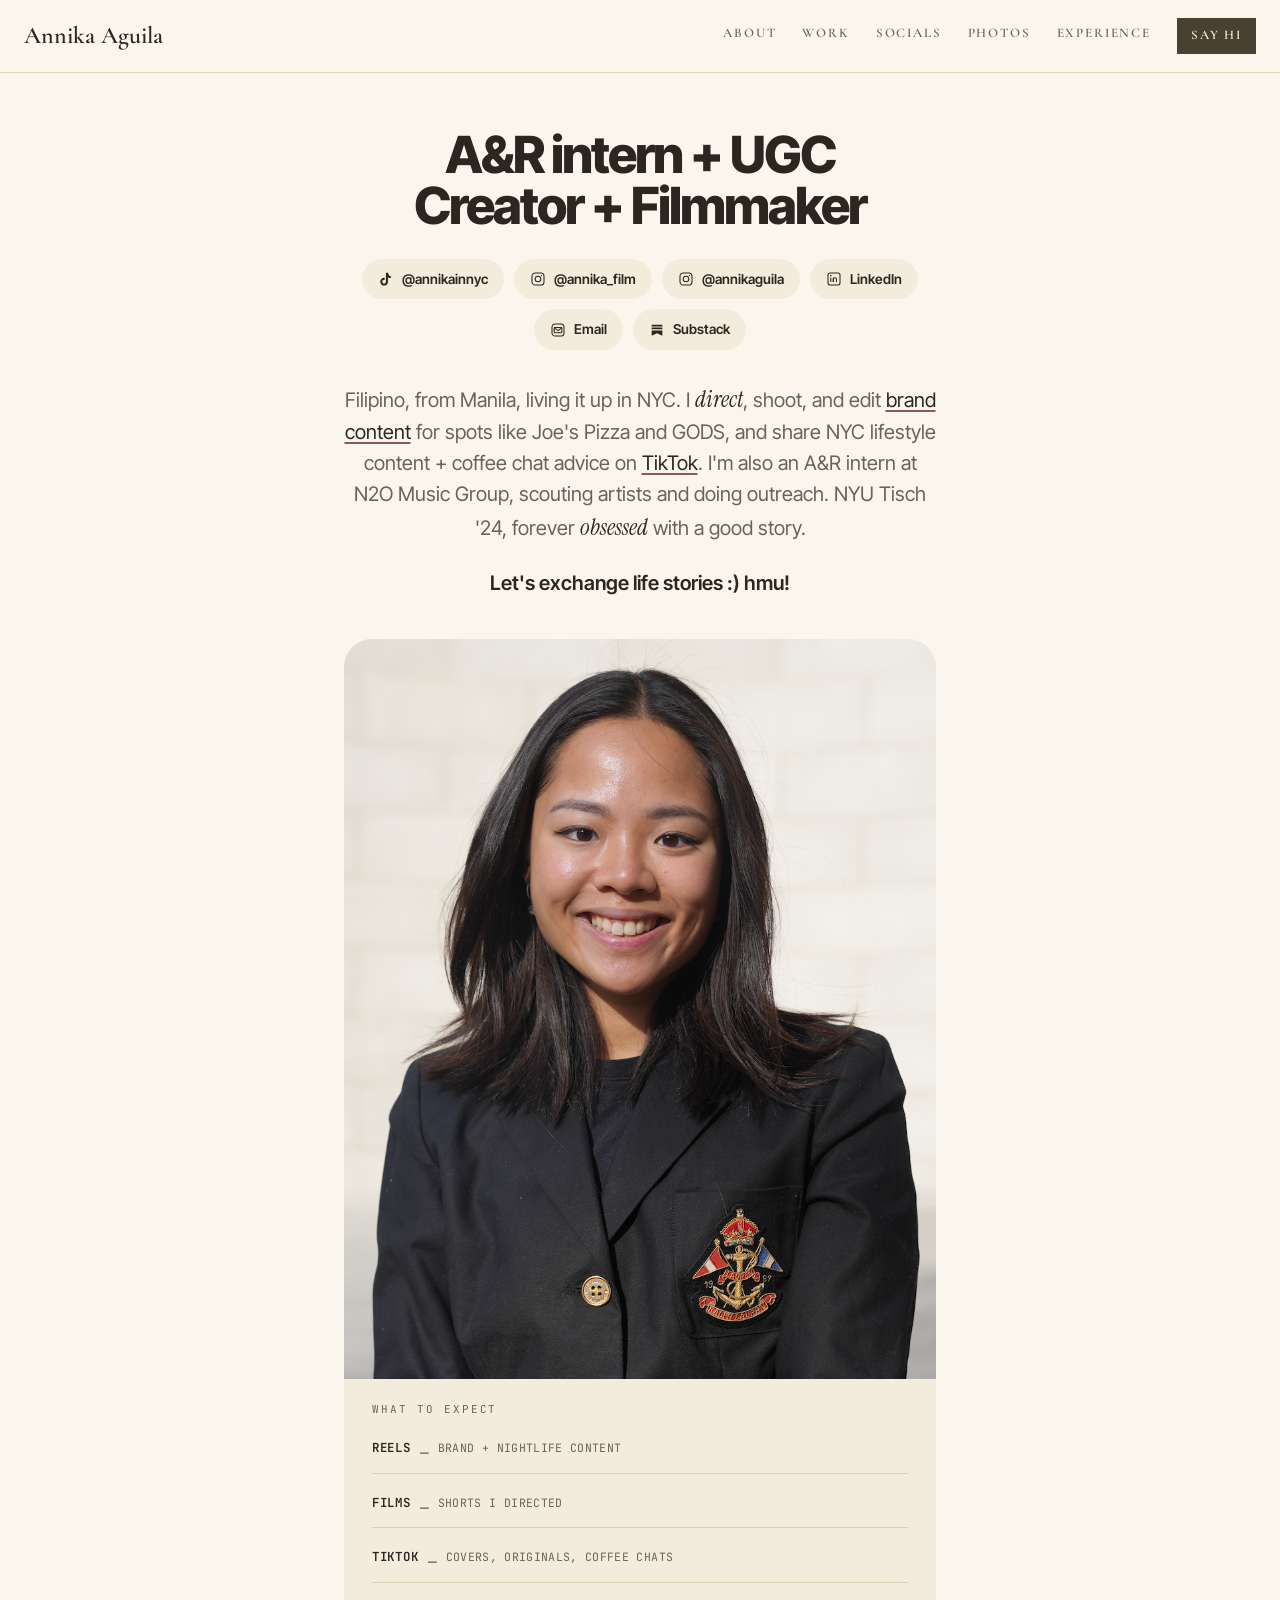
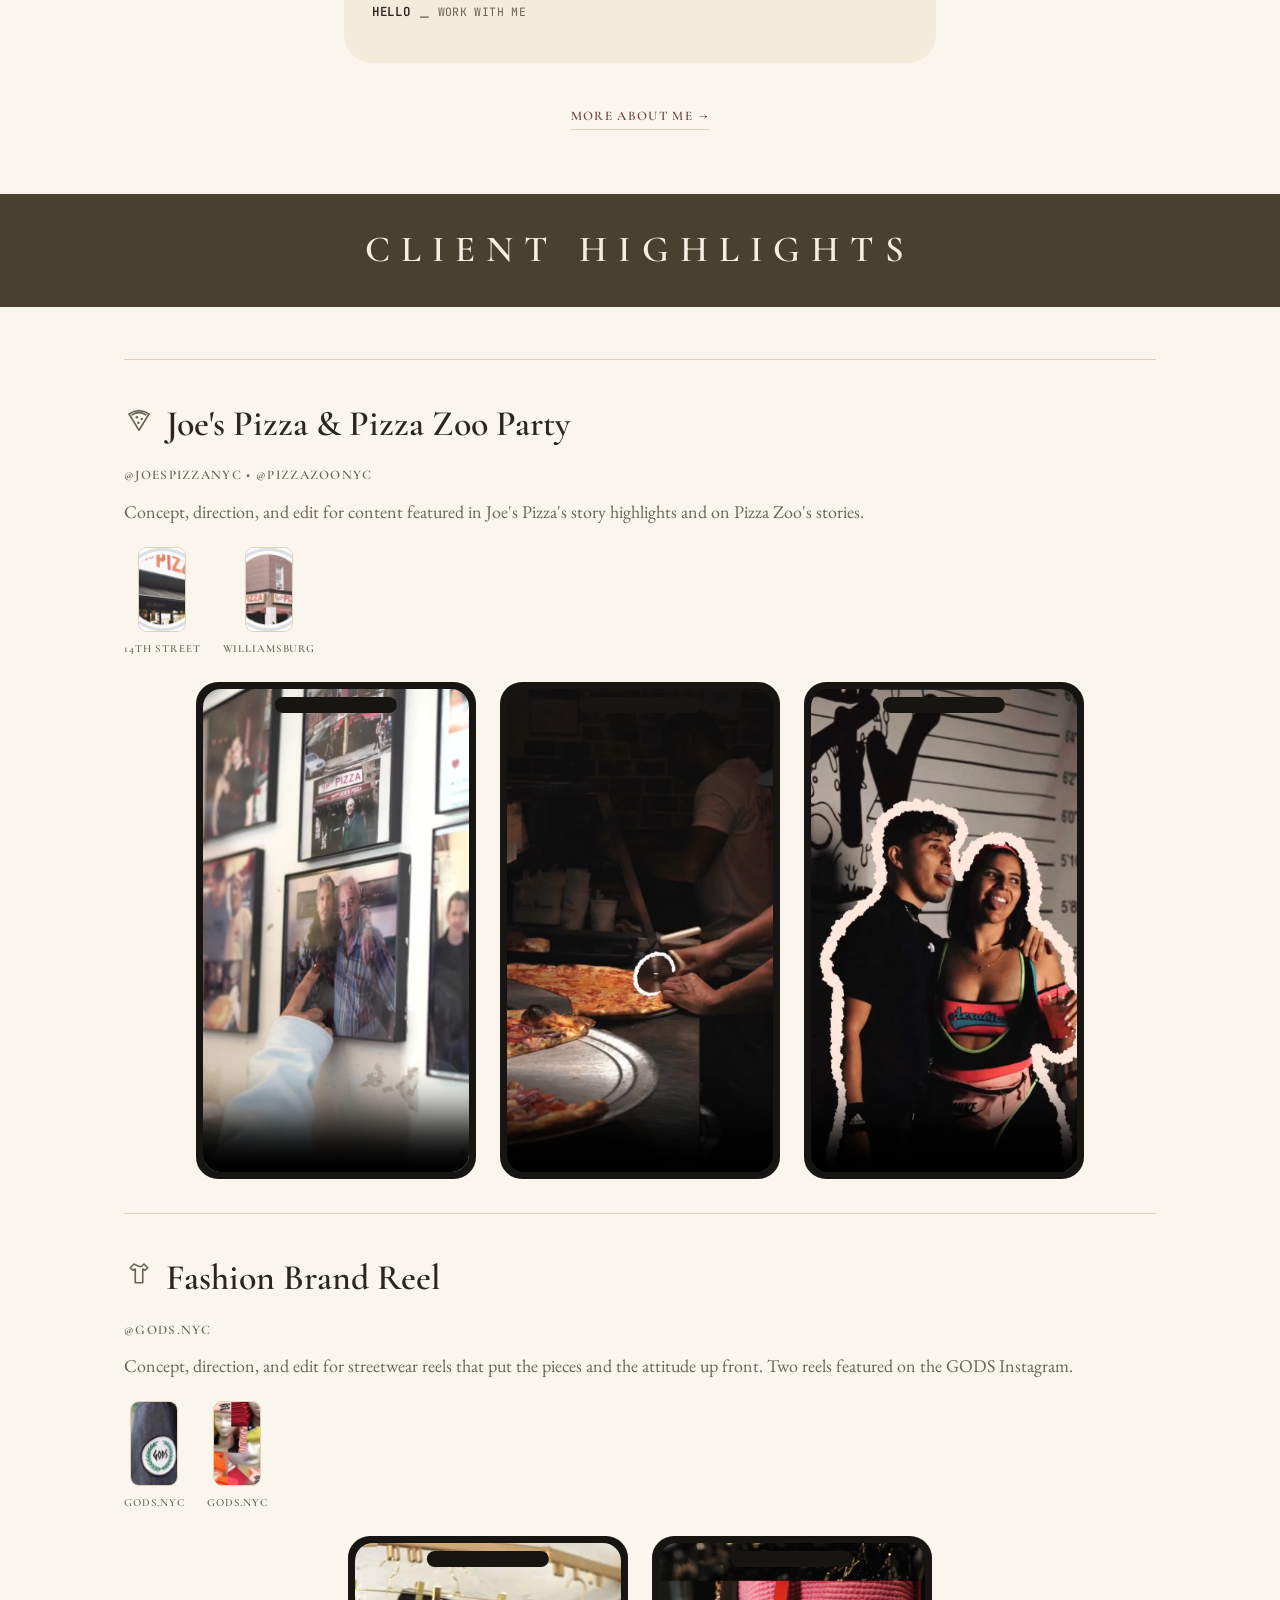
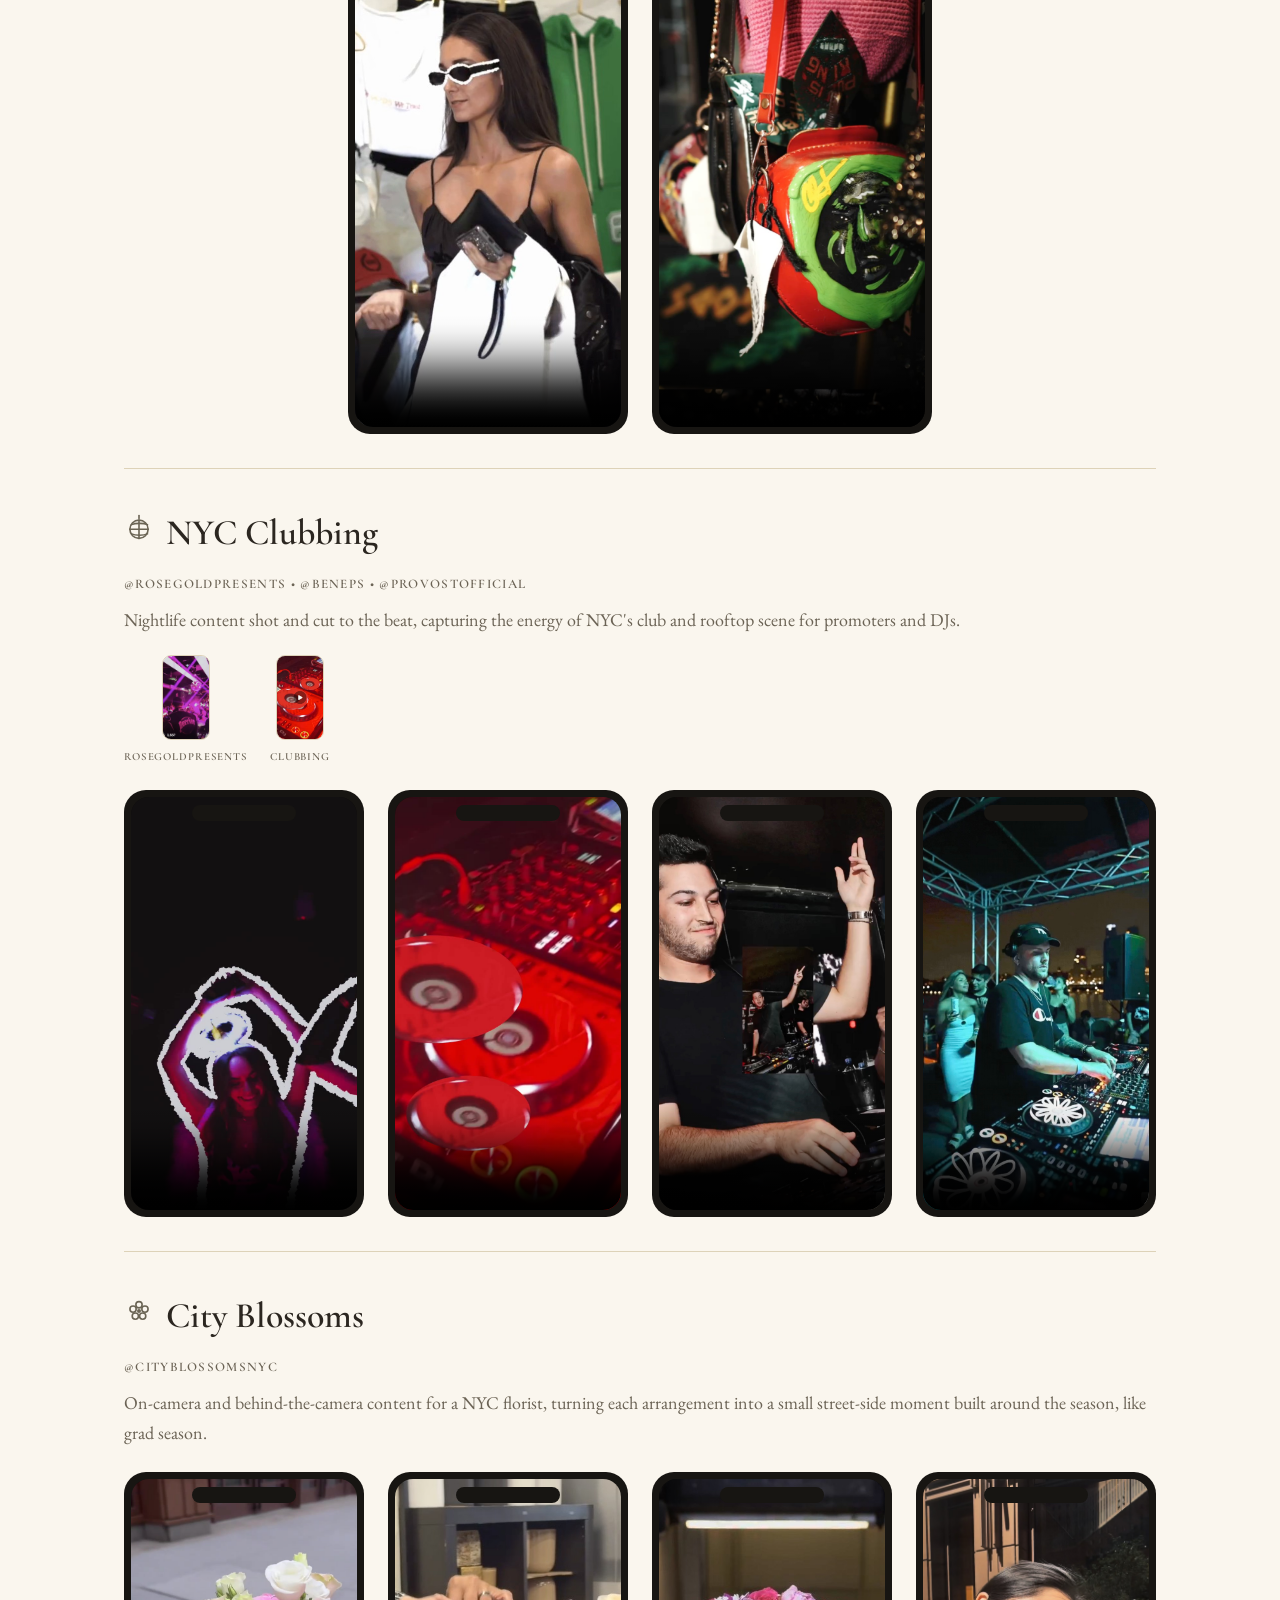
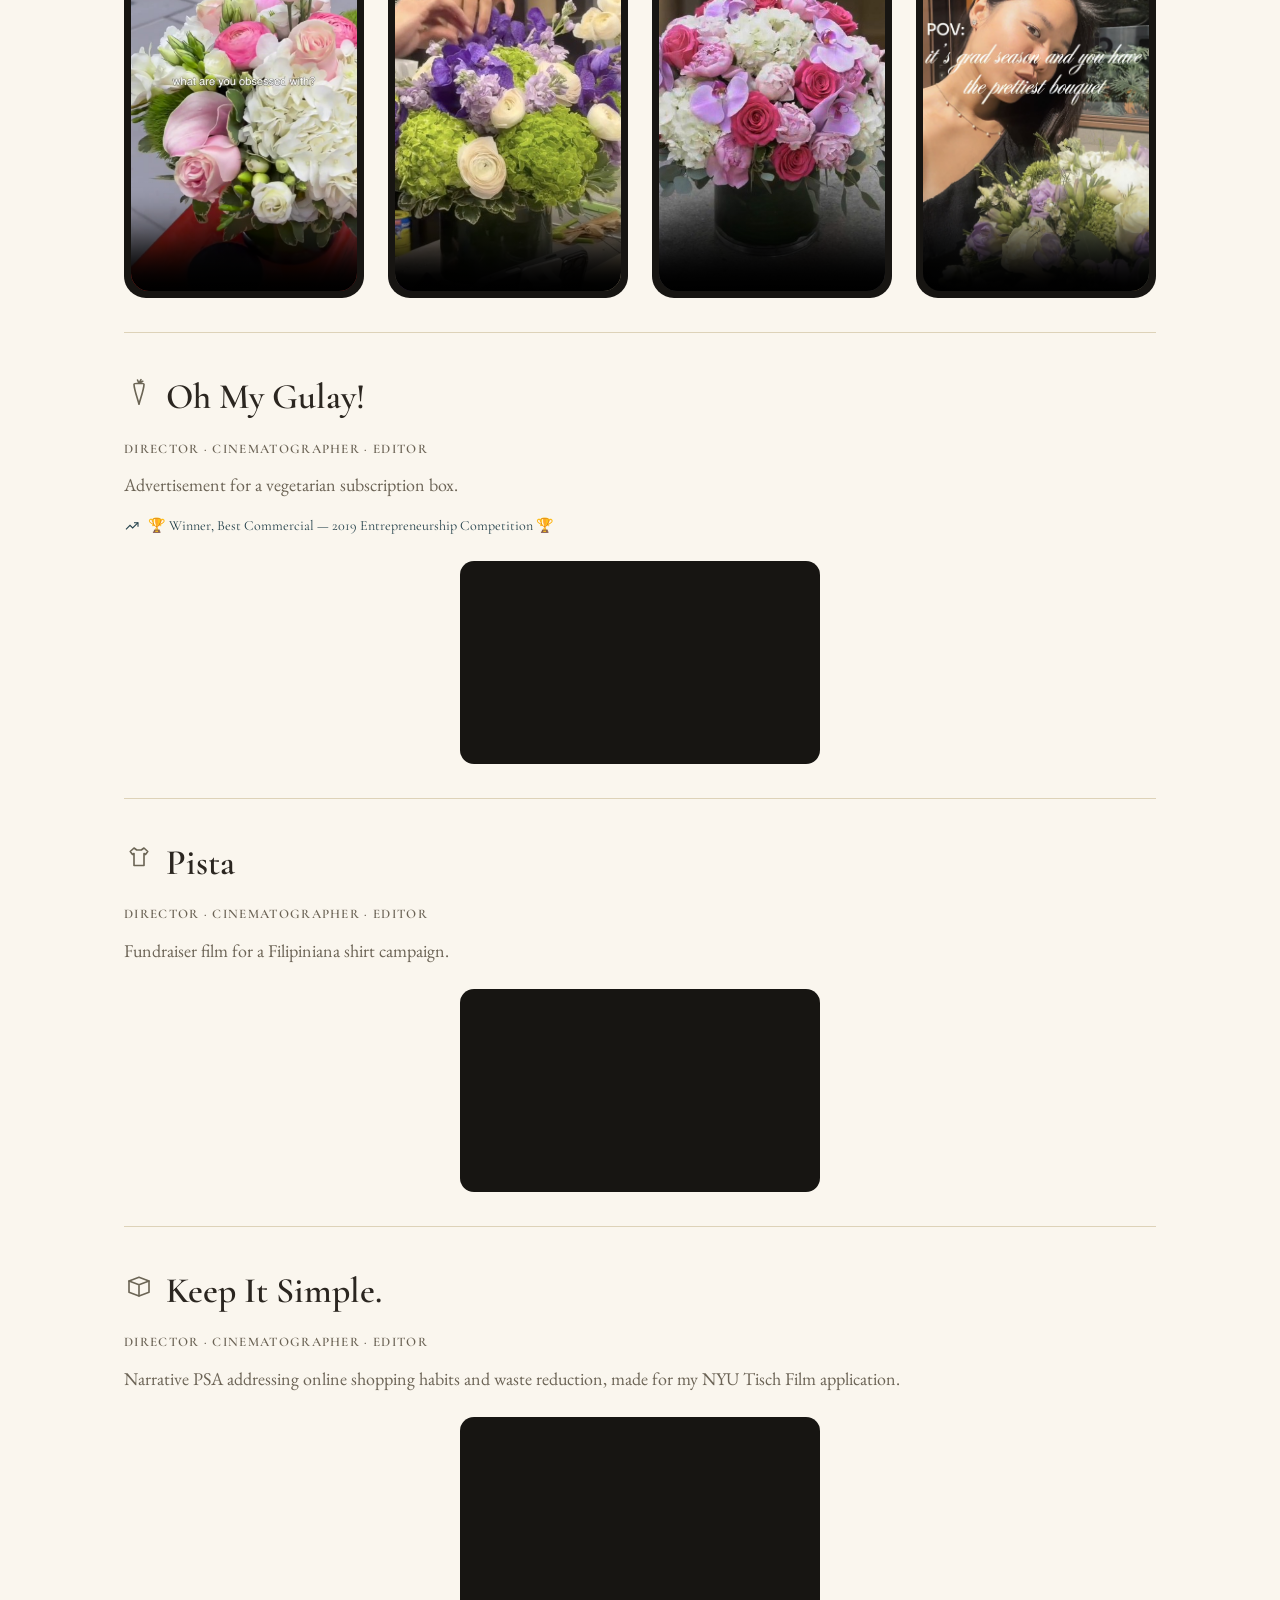
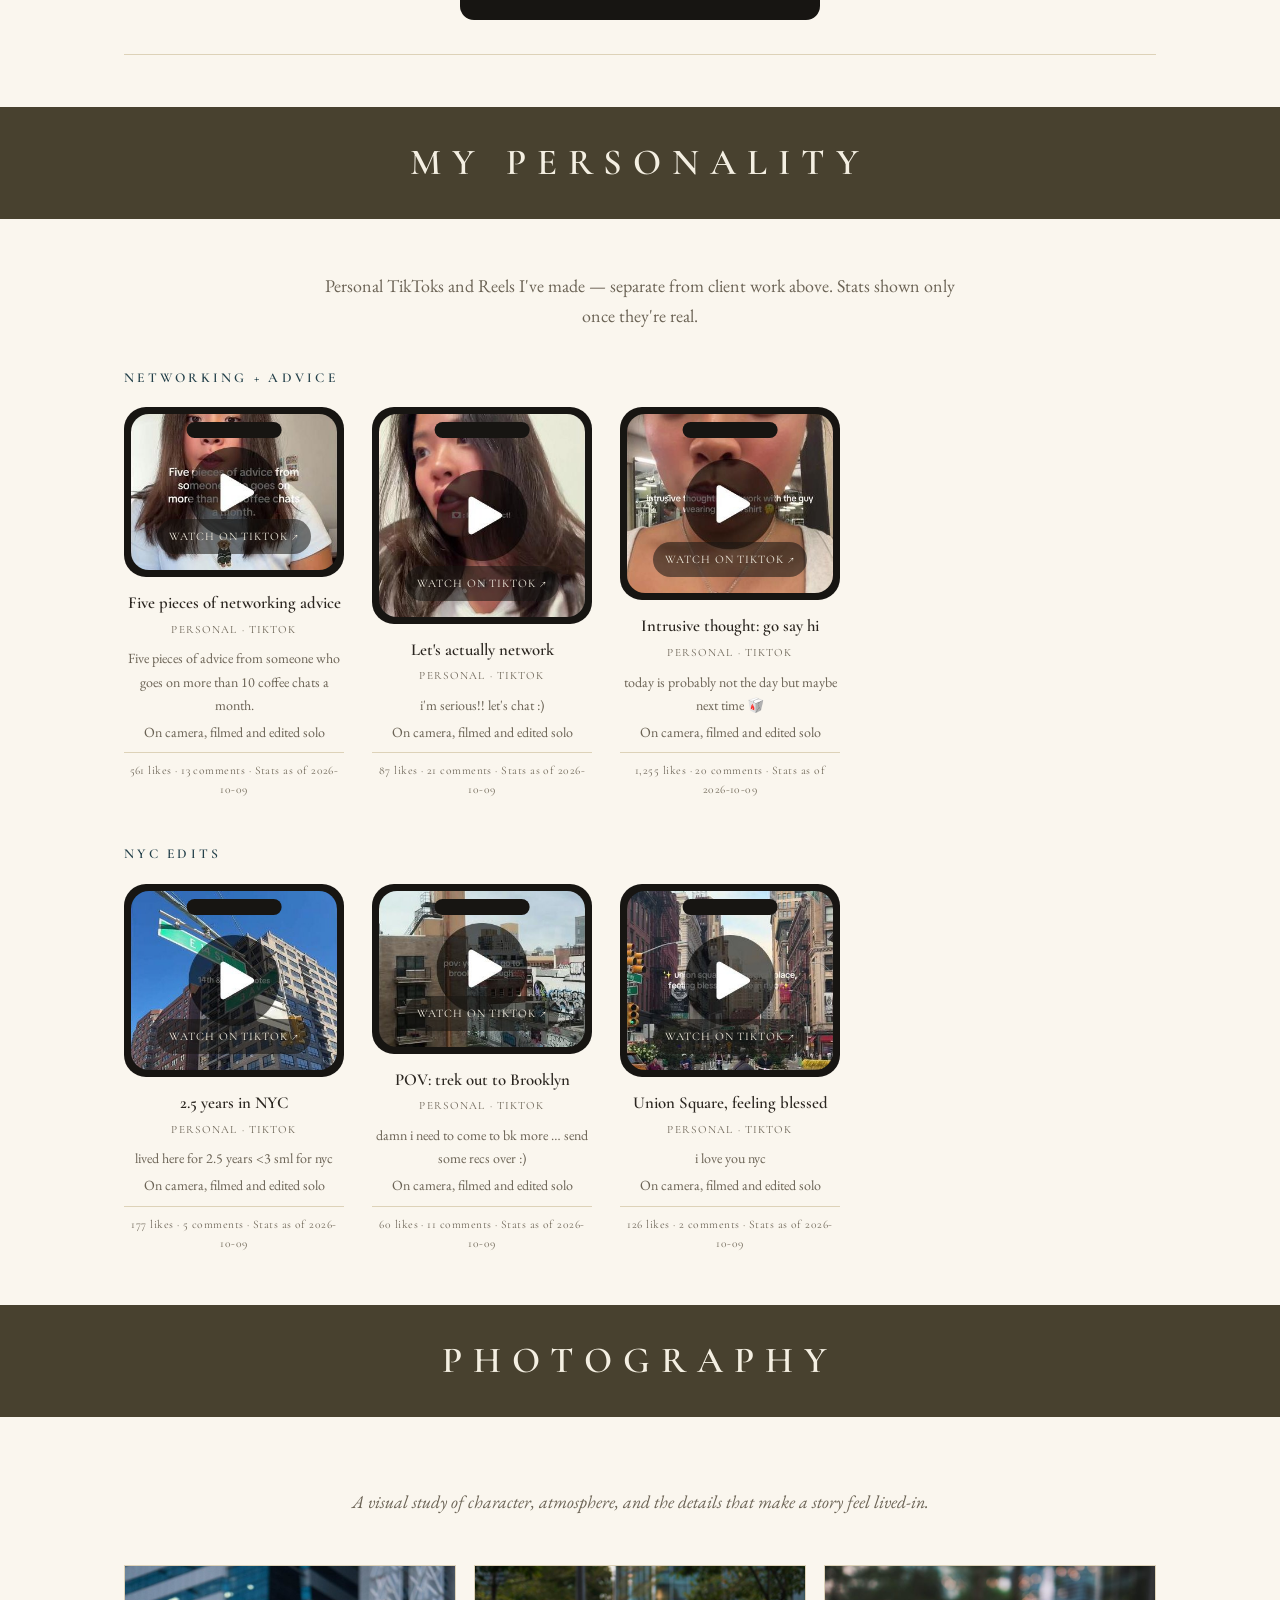
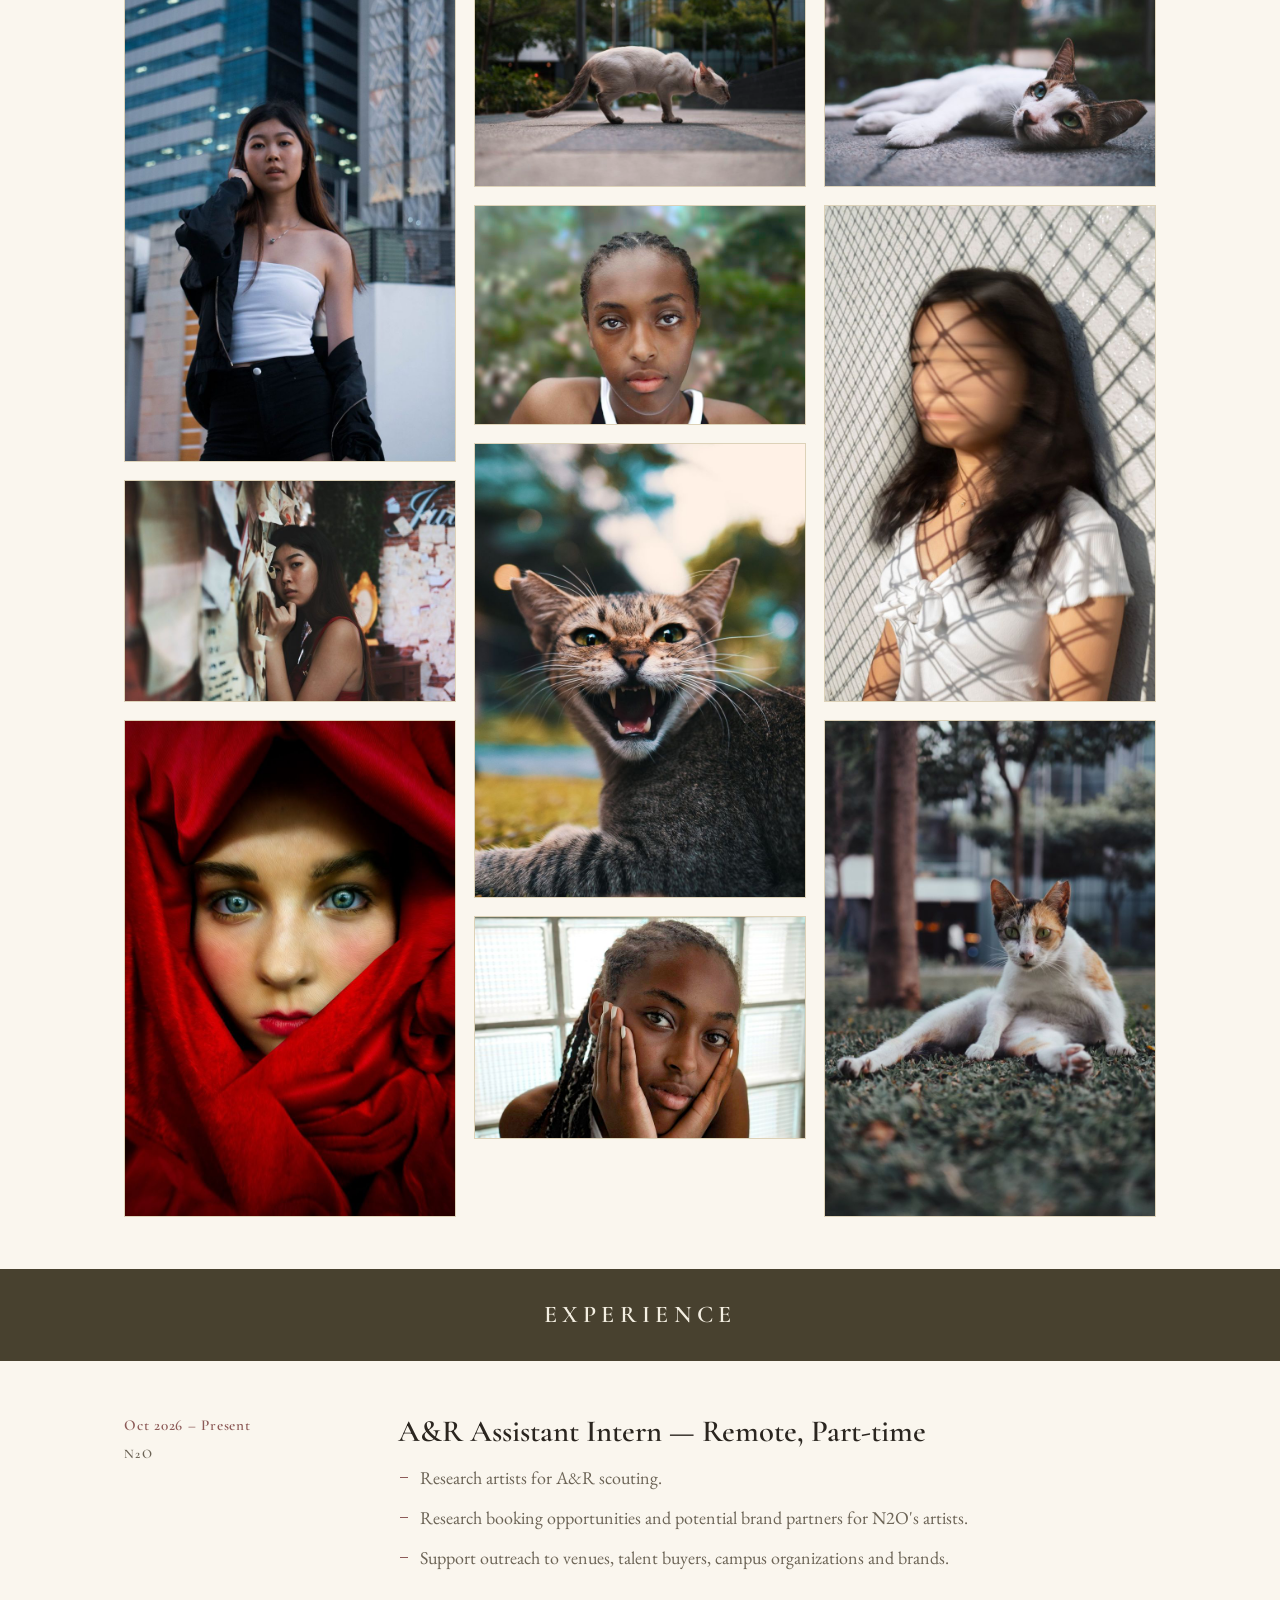
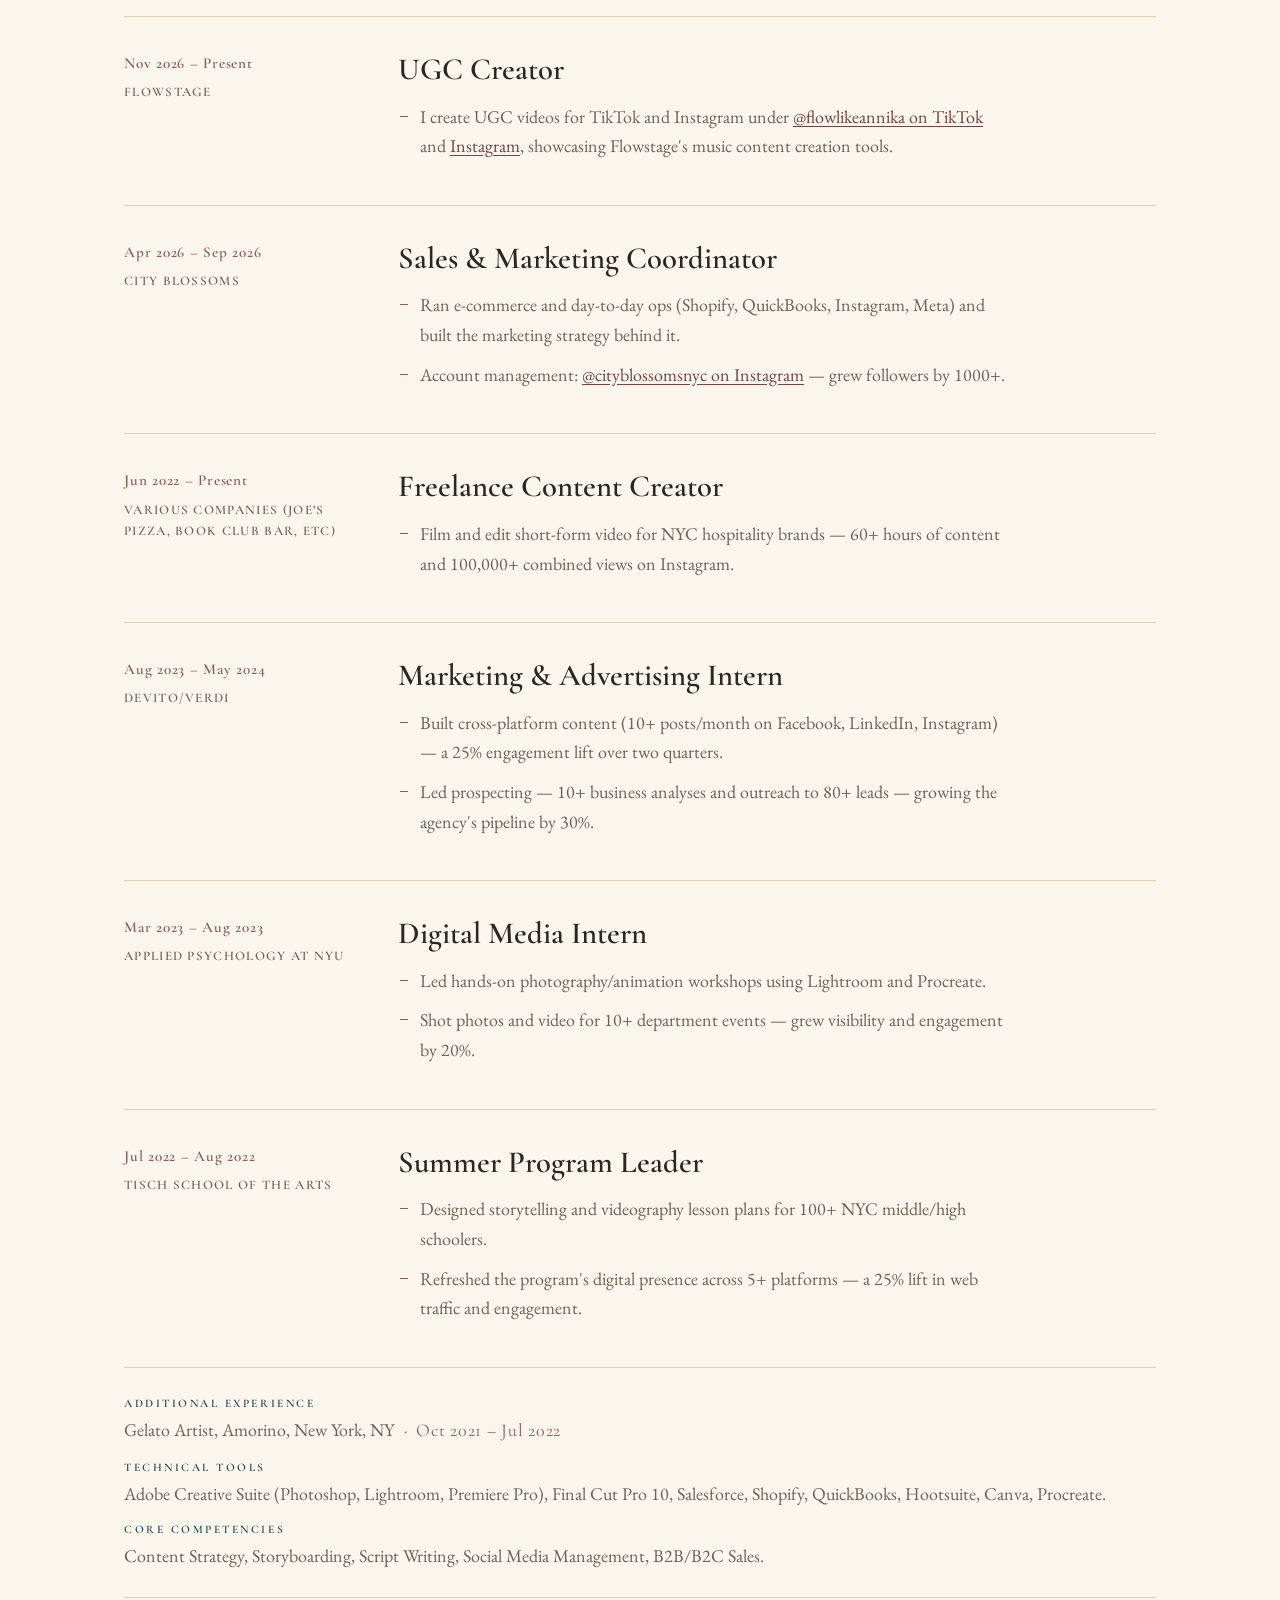
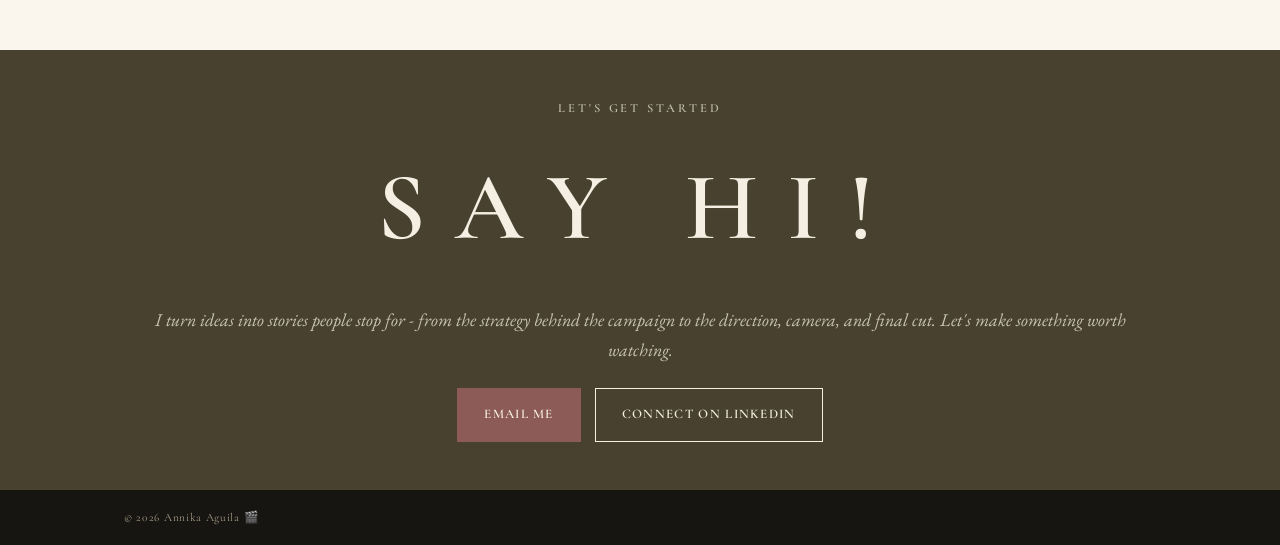
==== commit 5ad706fb: "Refresh stylesheet cache for portrait framing" ====
--- a/index.html
+++ b/index.html
@@ -29,7 +29,7 @@
 <link rel="preconnect" href="https://fonts.gstatic.com" crossorigin>
 <link href="https://fonts.googleapis.com/css2?family=Cormorant+Garamond:wght@500;600;700&family=EB+Garamond:ital,wght@0,400;0,500;1,400;1,500&display=swap" rel="stylesheet">
 <link href="https://fonts.googleapis.com/css2?family=Instrument+Serif:ital@1&family=Inter+Tight:wght@700;800&family=JetBrains+Mono:wght@500;600&display=swap" rel="stylesheet">
-<link rel="stylesheet" href="style.css">
+<link rel="stylesheet" href="style.css?v=2">
 <script type="text/javascript">
     (function(c,l,a,r,i,t,y){
         c[a]=c[a]||function(){(c[a].q=c[a].q||[]).push(arguments)};
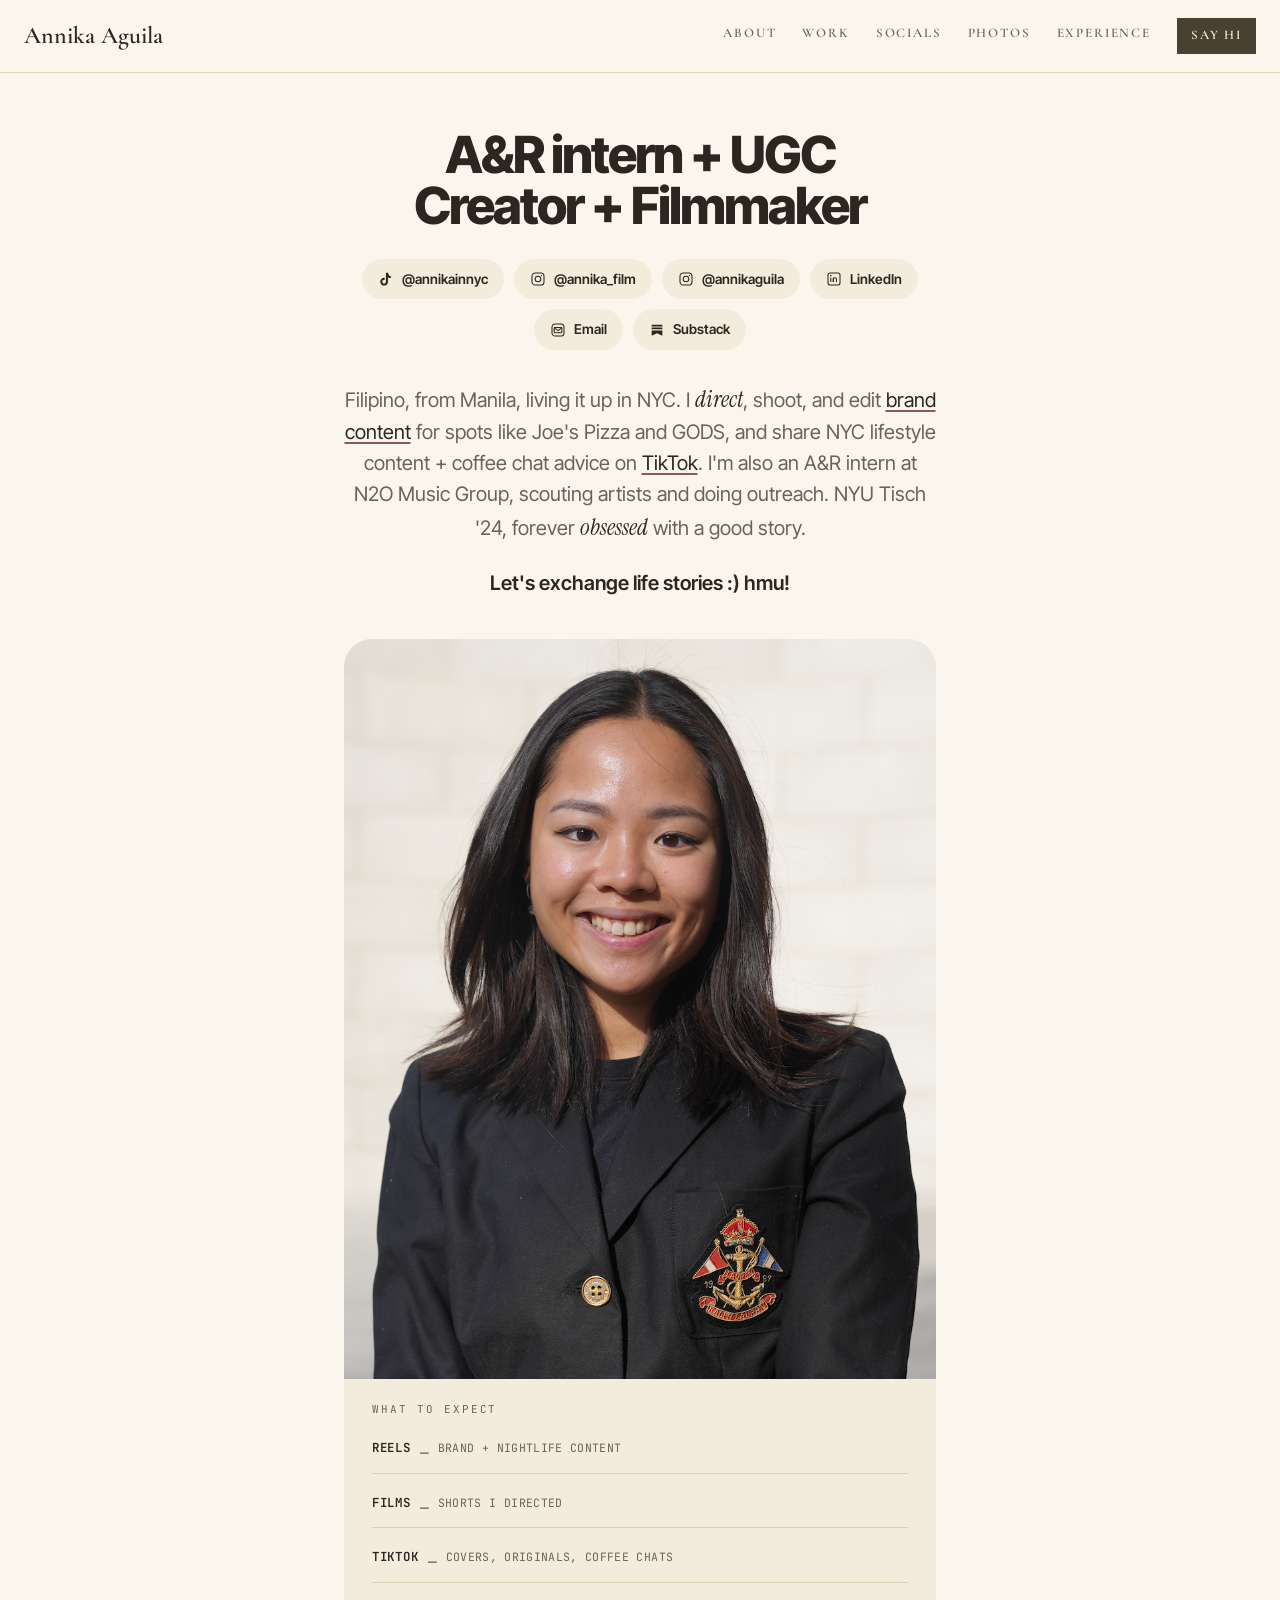
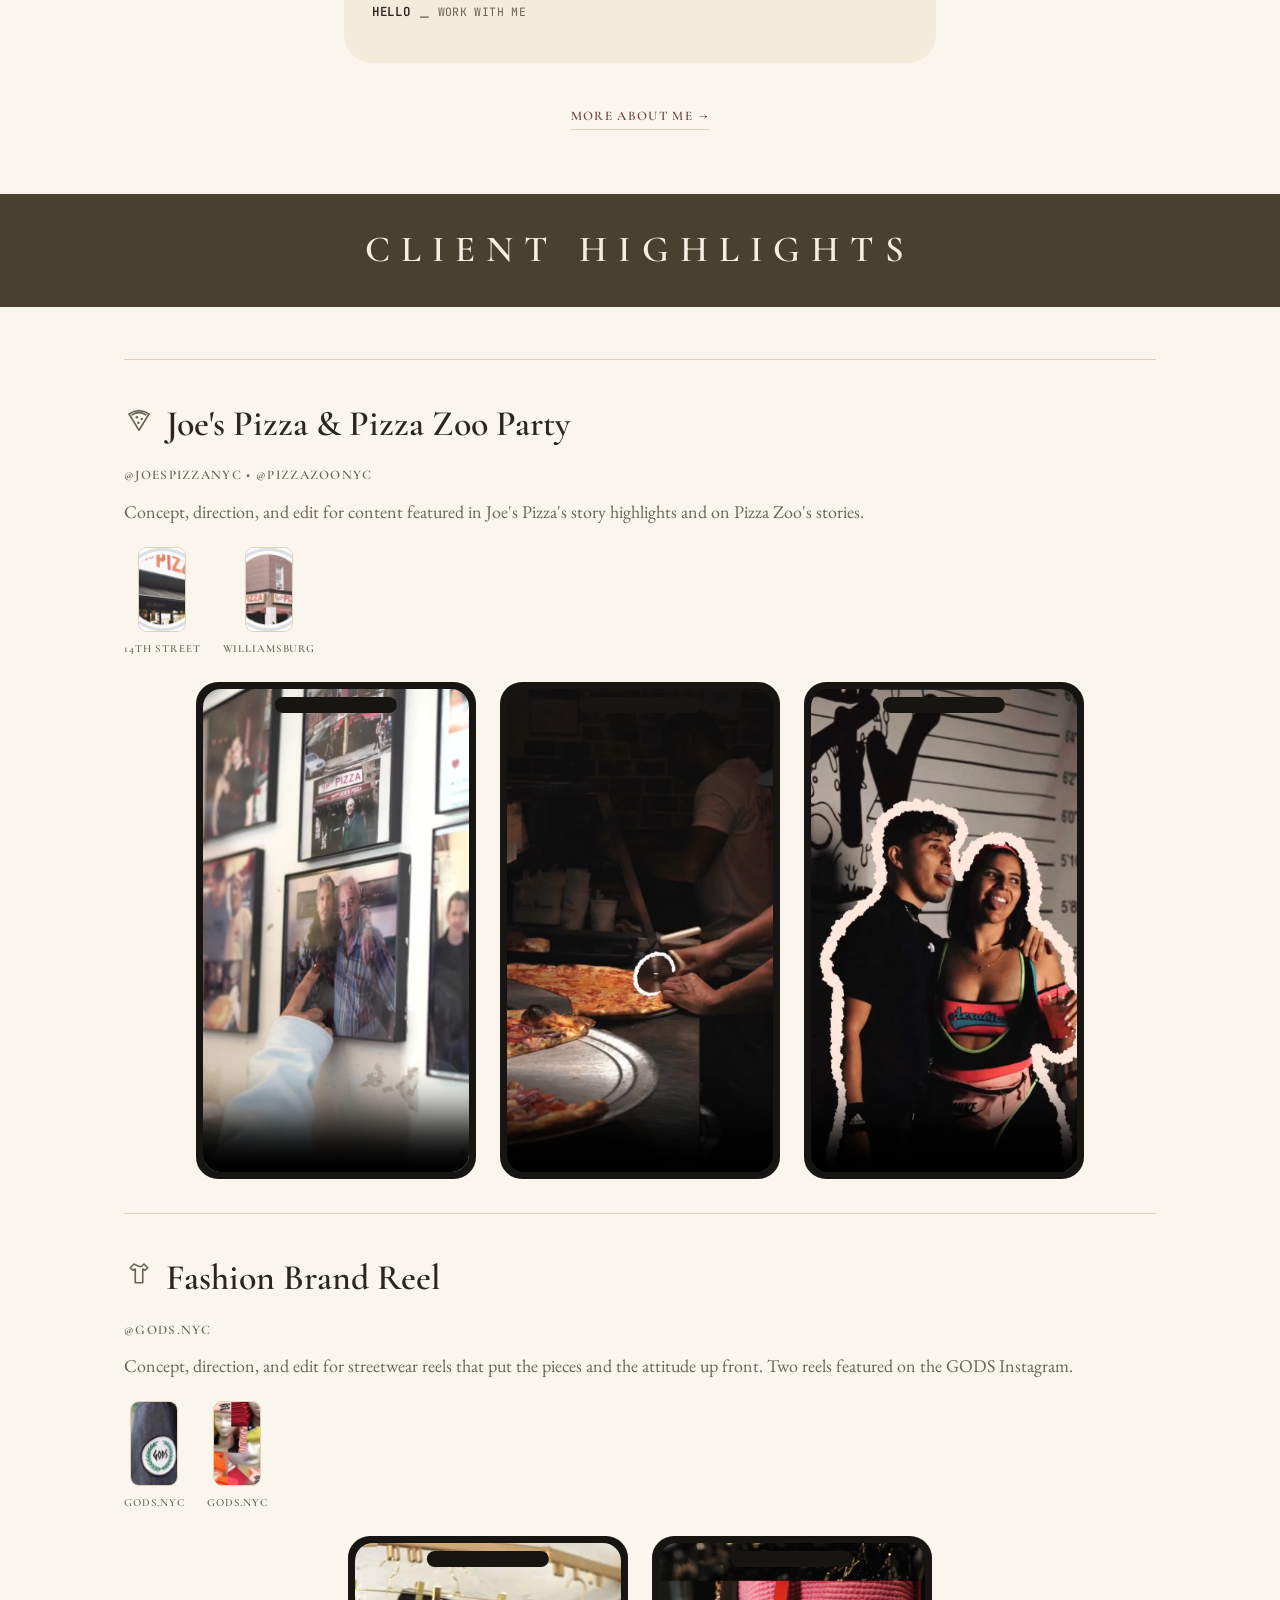
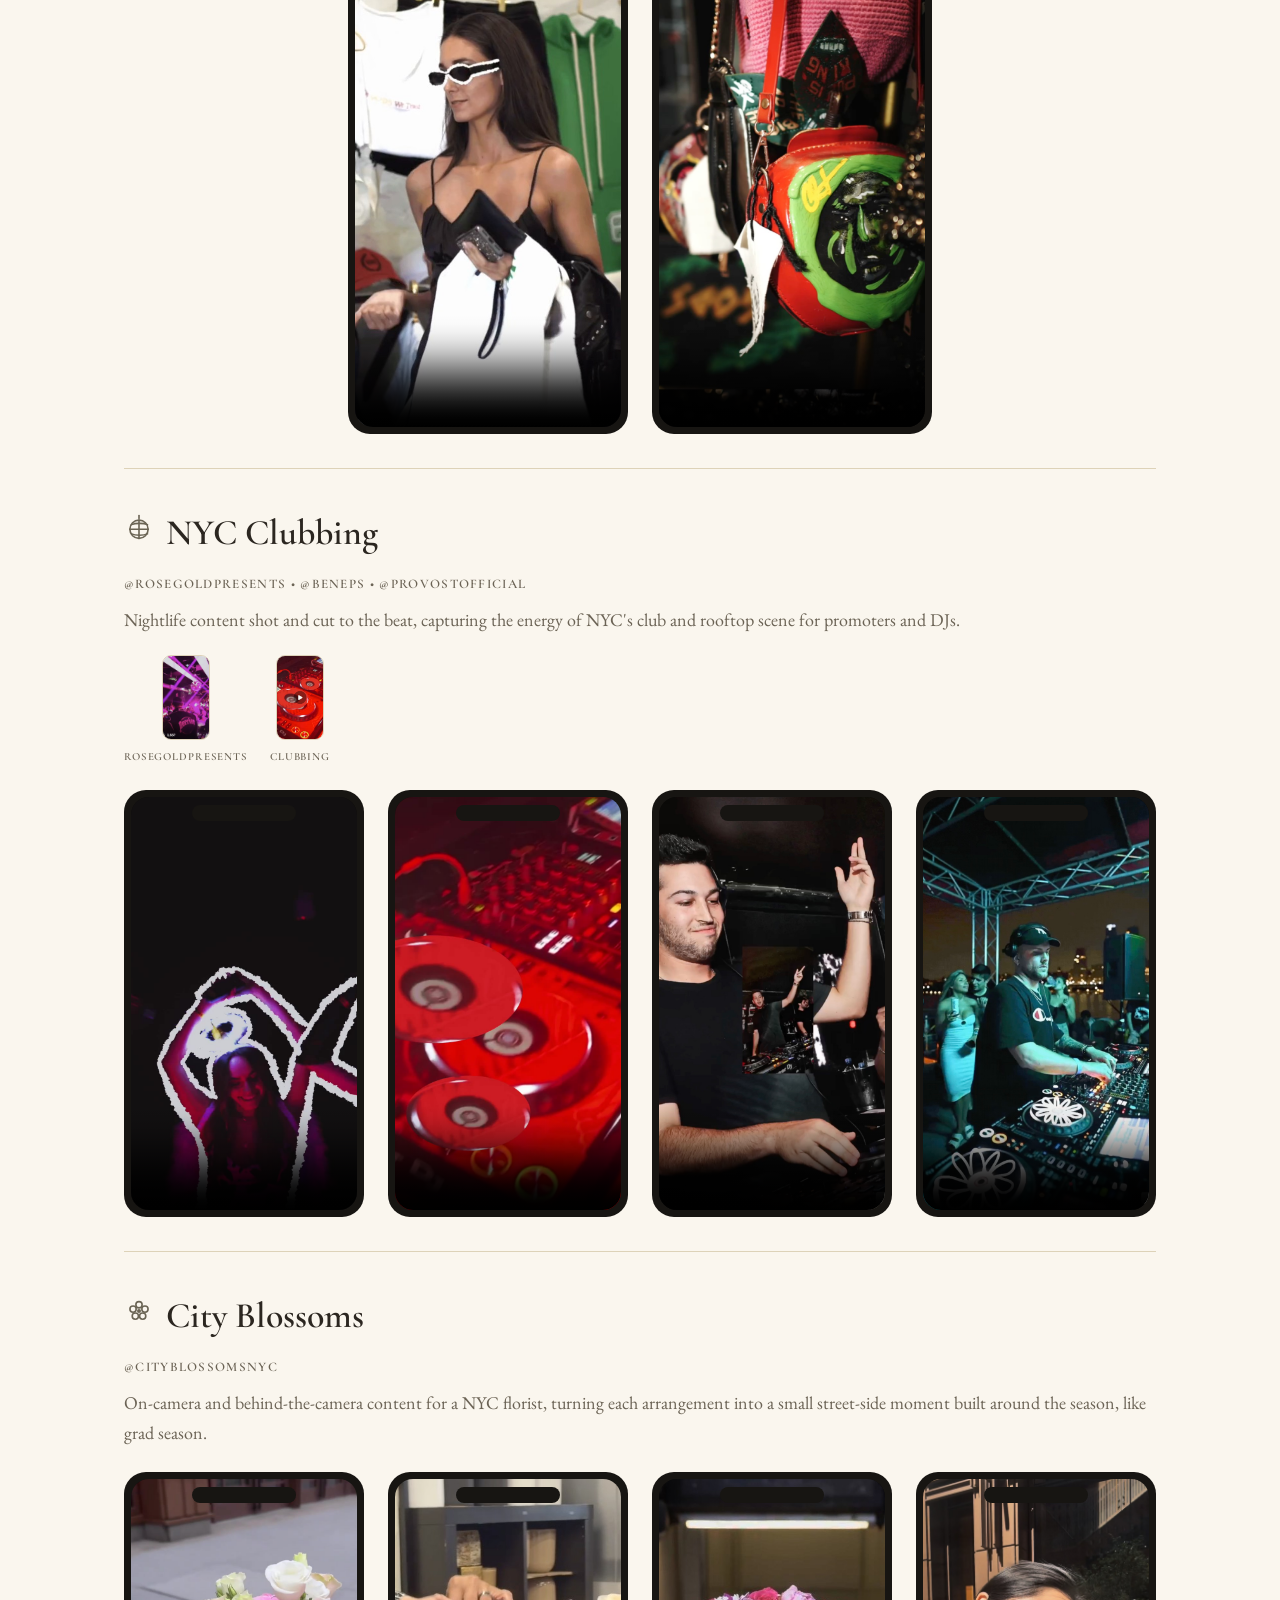
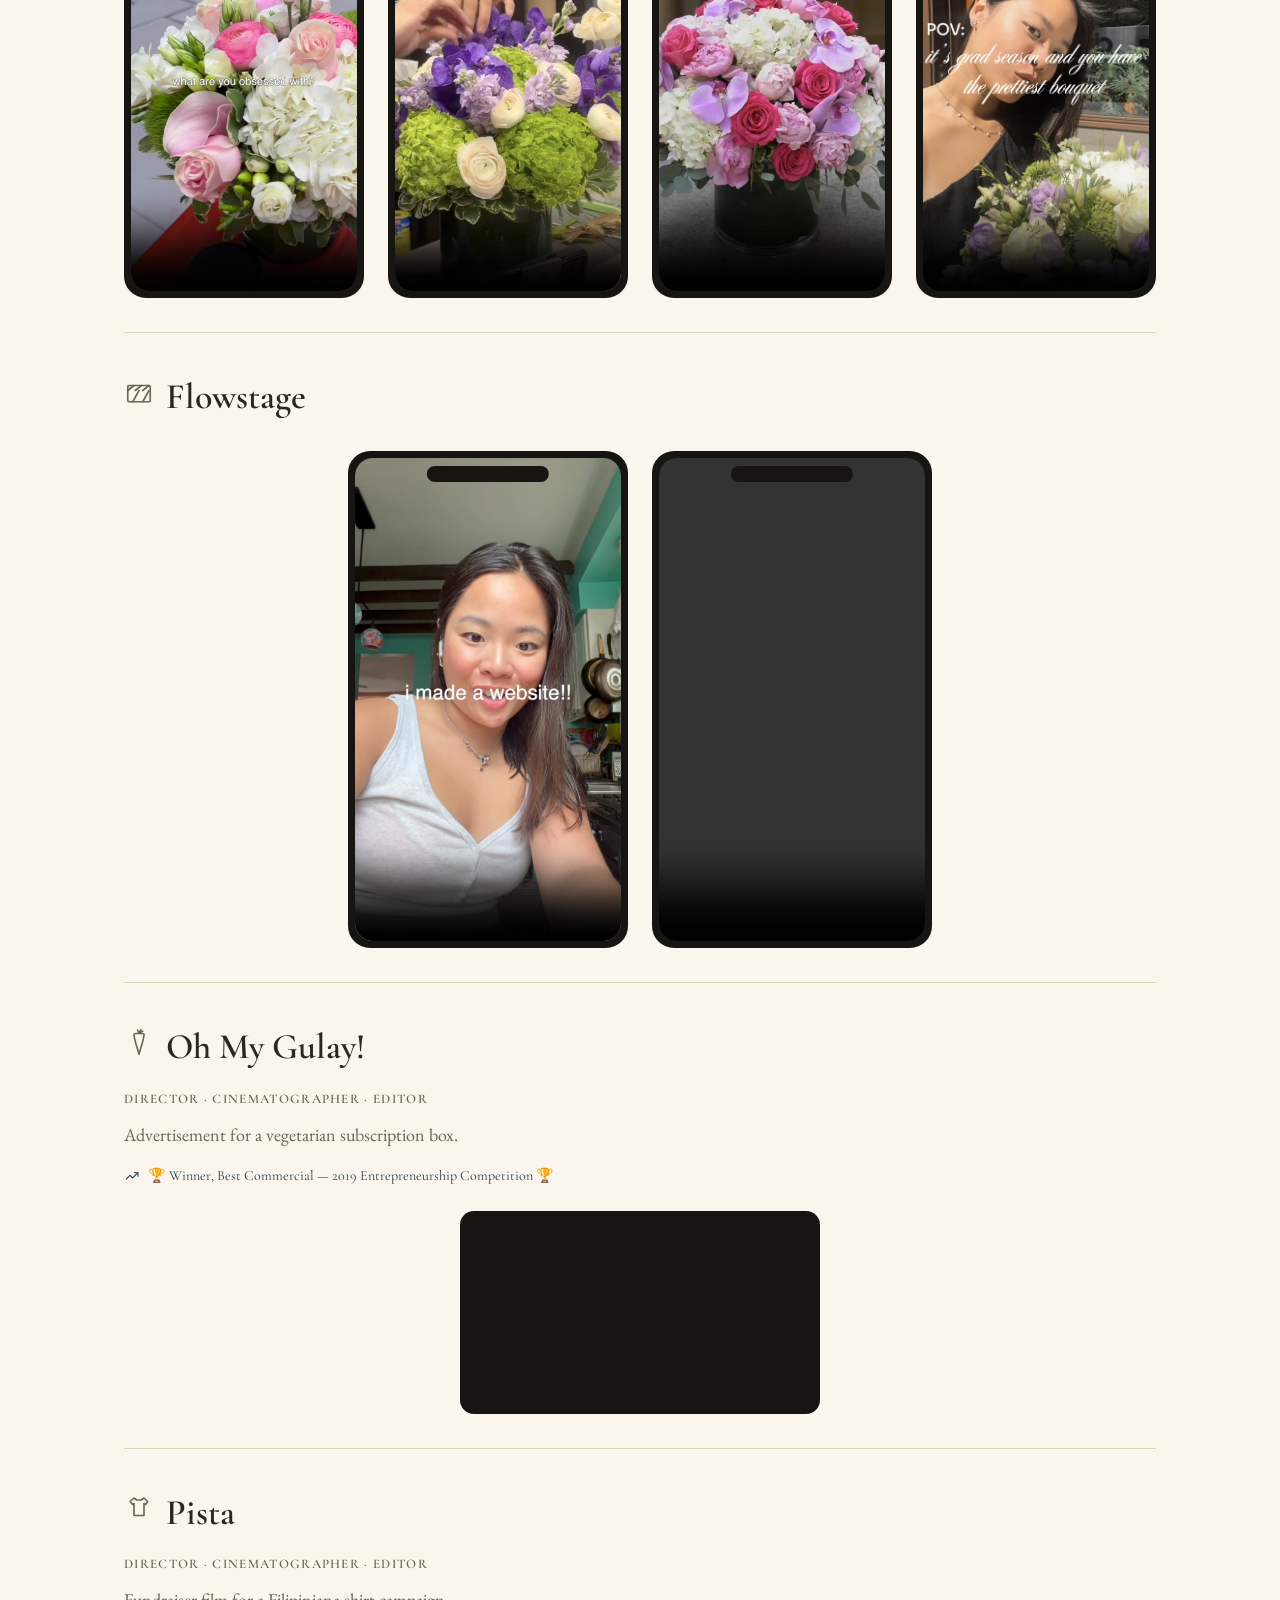
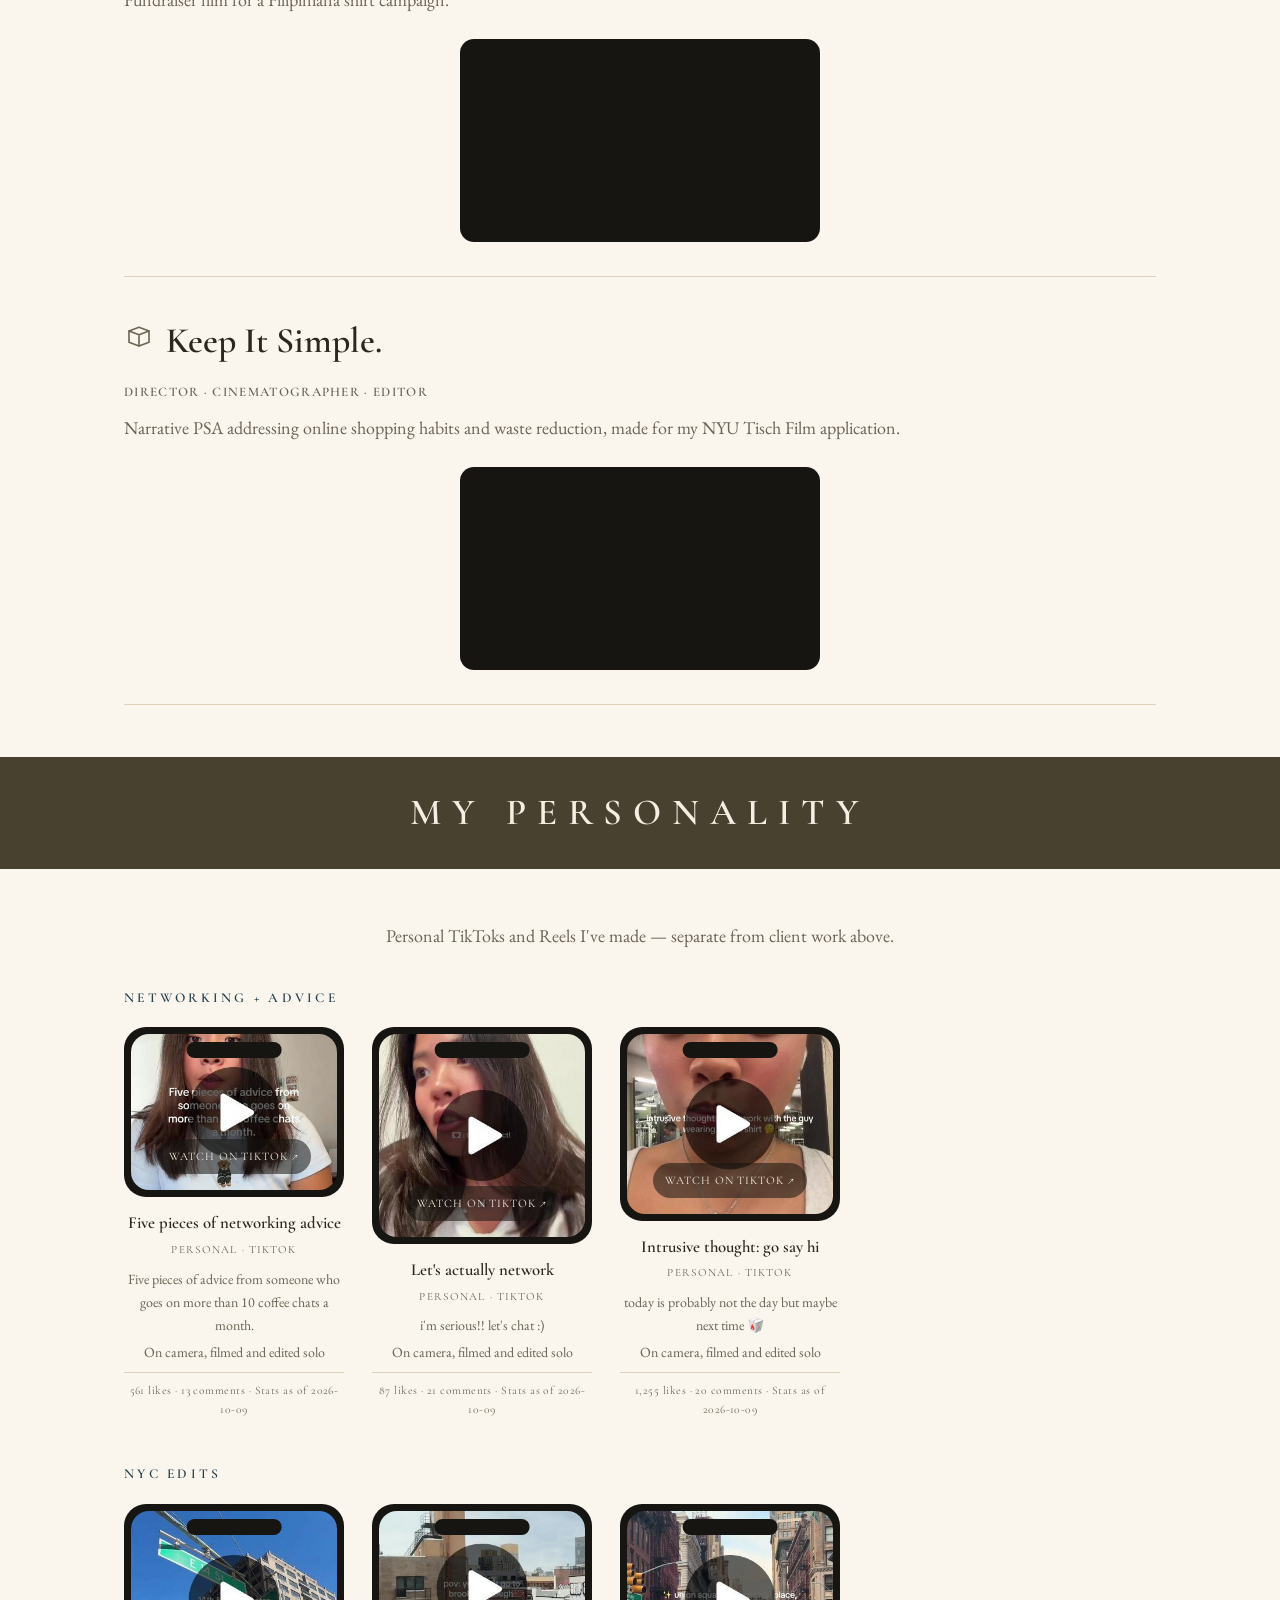
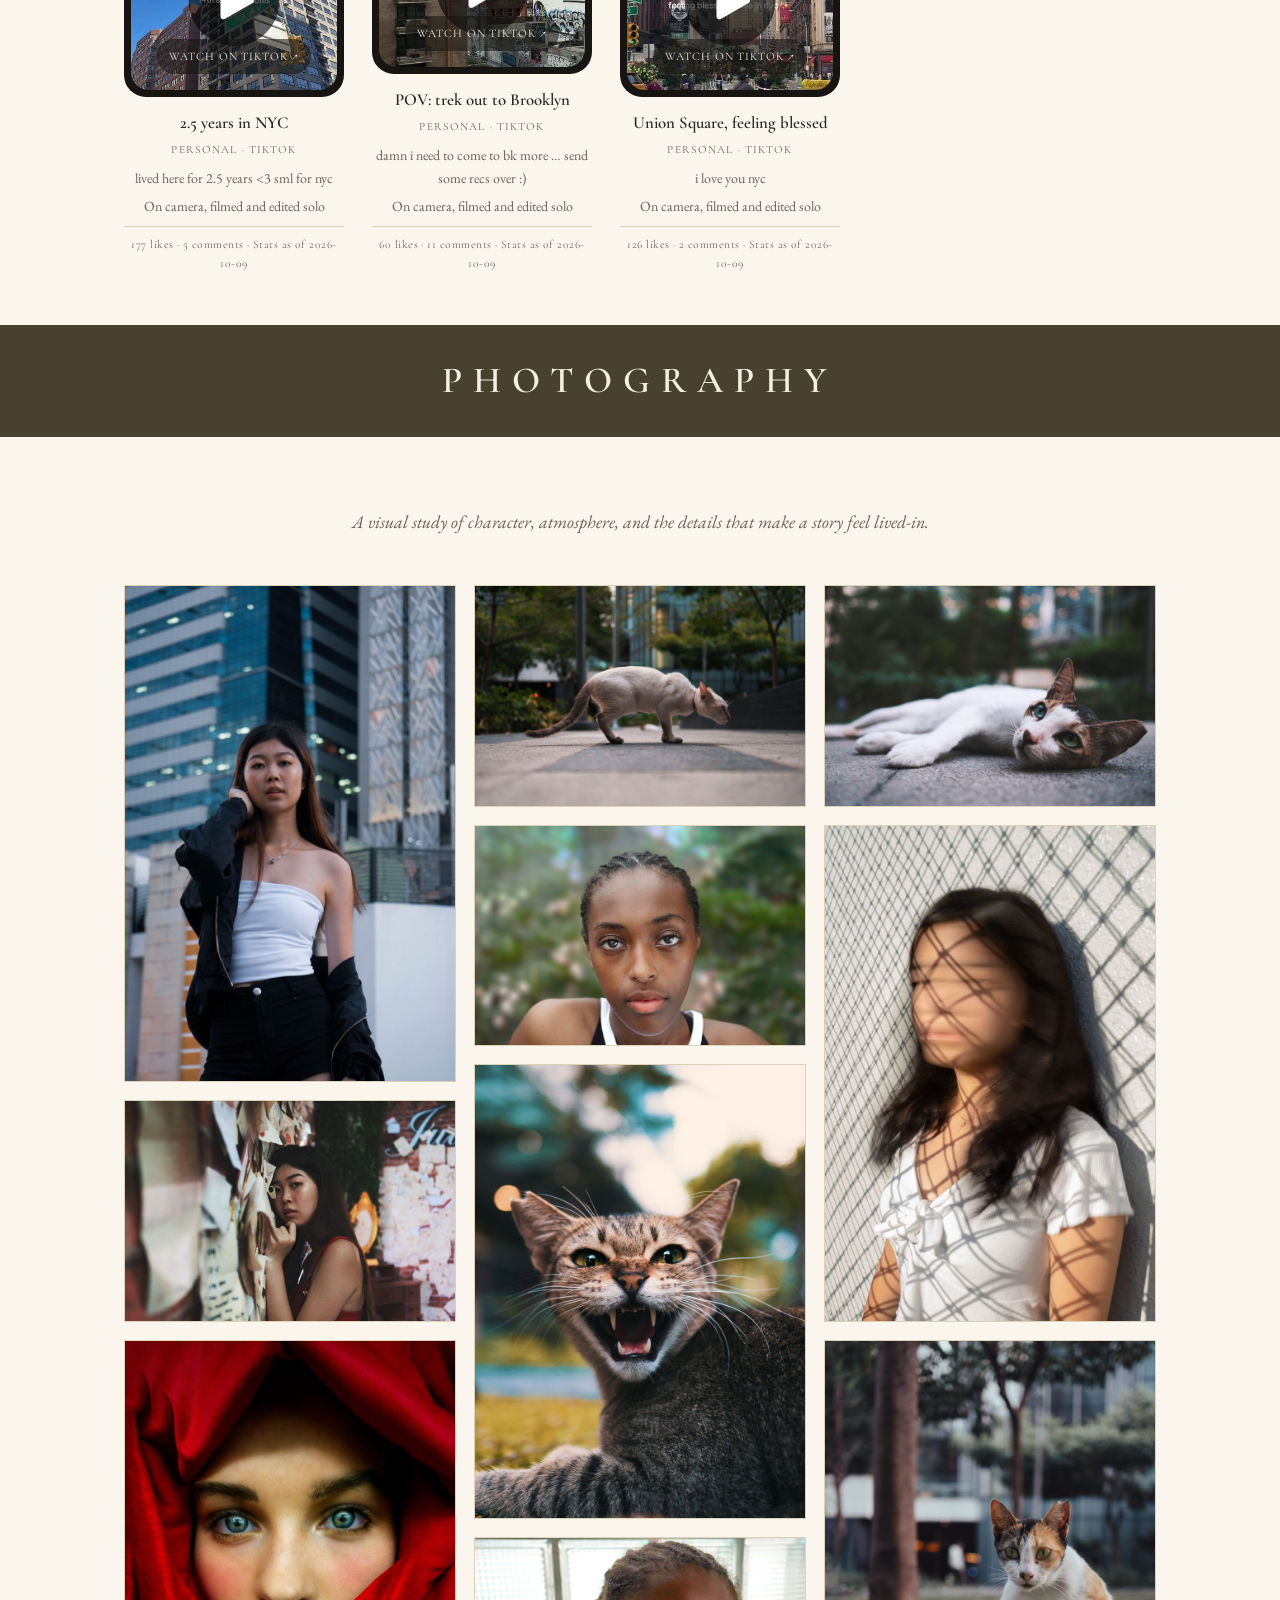
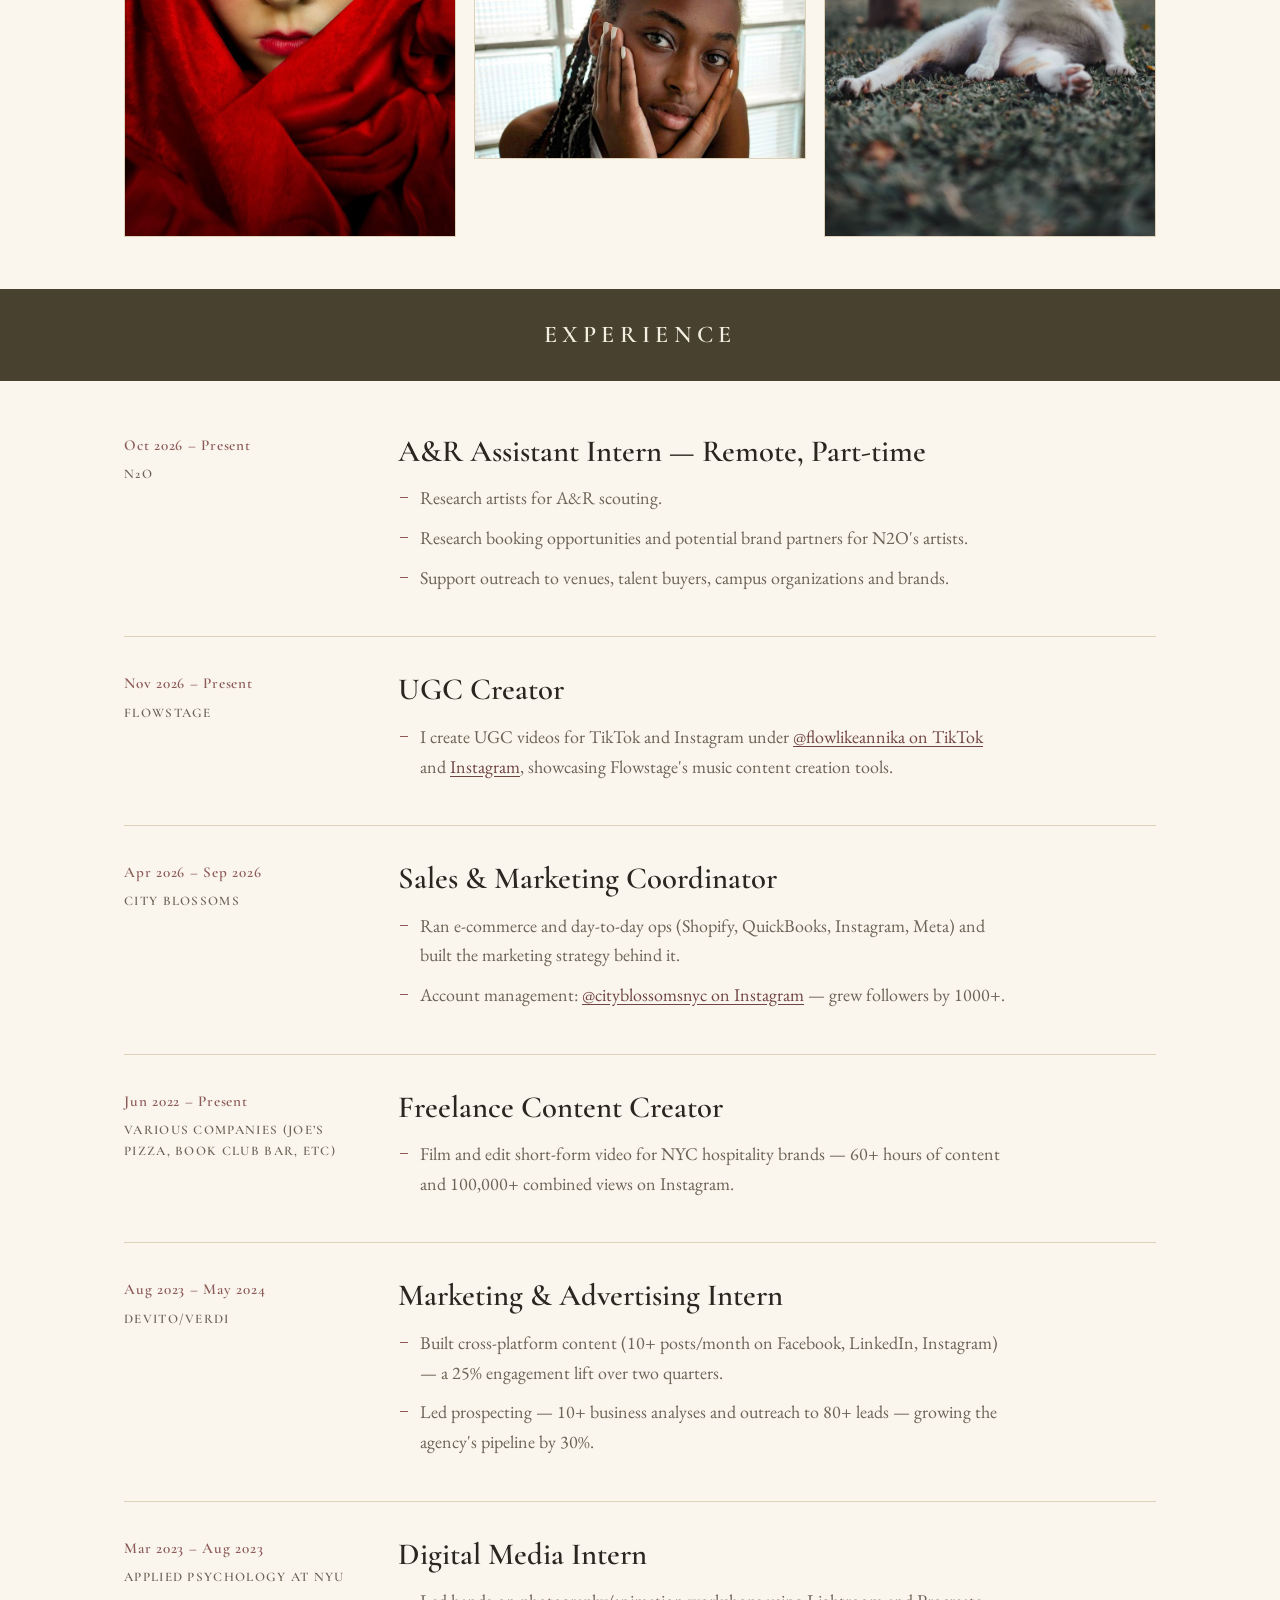
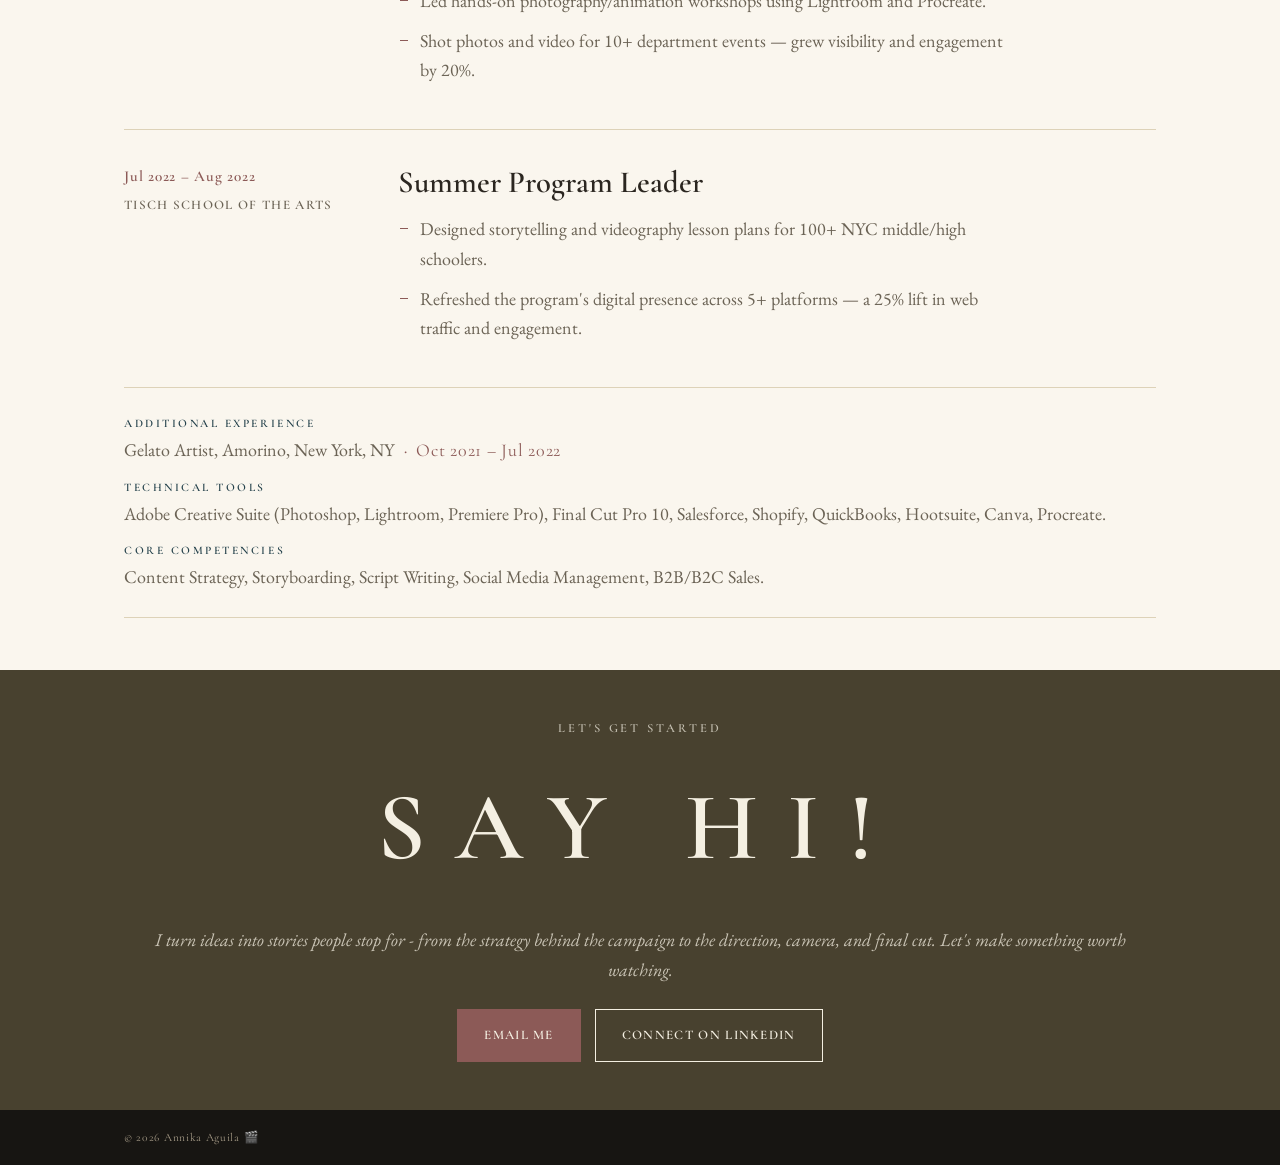
==== commit 385c2520: "Add Flowstage client highlight and update metadata" ====
--- a/index.html
+++ b/index.html
@@ -12,7 +12,7 @@
 <link rel="apple-touch-icon" sizes="180x180" href="assets/icons/apple-touch-icon.png?v=2">
 <meta property="og:type" content="website" />
 <meta property="og:site_name" content="Annika Aguila" />
-<meta property="og:title" content="Annika Aguila | Filmmaker + UGC Creator" />
+<meta property="og:title" content="Annika Aguila | A&amp;R intern + UGC Creator + Filmmaker" />
 <meta property="og:description" content="Director, creator, and NYC storyteller — brand content for spots like Joe's Pizza and GODS, plus covers and originals on TikTok. NYU Tisch '24." />
 <meta property="og:url" content="https://annika-nyc.com/" />
 <meta property="og:image" content="https://annika-nyc.com/assets/icons/og-image.jpg" />
@@ -21,7 +21,7 @@
 <meta property="og:image:type" content="image/jpeg" />
 <meta property="og:image:alt" content="Annika Aguila smiling outdoors under cherry blossoms, wearing a white cap" />
 <meta name="twitter:card" content="summary_large_image" />
-<meta name="twitter:title" content="Annika Aguila | Filmmaker + UGC Creator" />
+<meta name="twitter:title" content="Annika Aguila | A&amp;R intern + UGC Creator + Filmmaker" />
 <meta name="twitter:description" content="Director, creator, and NYC storyteller — brand content for spots like Joe's Pizza and GODS, plus covers and originals on TikTok. NYU Tisch '24." />
 <meta name="twitter:image" content="https://annika-nyc.com/assets/icons/og-image.jpg" />
 <meta name="twitter:image:alt" content="Annika Aguila smiling outdoors under cherry blossoms, wearing a white cap" />
@@ -257,6 +257,25 @@
           </div>
         </div>
 
+        <div class="project" data-animate>
+          <div class="project-head">
+            <span class="project-icon" aria-hidden="true">
+              <svg viewBox="0 0 24 24" fill="none" stroke="currentColor" stroke-width="1.3" stroke-linecap="round" stroke-linejoin="round"><rect x="3" y="6" width="18" height="13" rx="1"/><path d="m3 10 5-4m1 4 5-4m1 4 5-4M7 19l5-9m3 9 5-9"/></svg>
+            </span>
+            <span class="project-title">Flowstage</span>
+          </div>
+          <div class="project-videos">
+            <div class="phone"><div class="phone-screen"><div class="reel-video-slot">
+              <video class="reel-video" controls preload="none" playsinline muted width="720" height="1280" poster="assets/flowstage-ugc-sample/flowstage-ugc-1-d0.jpg" aria-label="Flowstage reel, part 1"><source src="assets/flowstage-ugc-sample/flowstage-ugc-1-d0.mp4" type="video/mp4"></video>
+              <p class="video-empty" role="status">Video unavailable right now.</p>
+            </div></div></div>
+            <div class="phone"><div class="phone-screen"><div class="reel-video-slot">
+              <video class="reel-video" controls preload="none" playsinline muted width="1440" height="2560" aria-label="Flowstage reel, part 2"><source src="assets/flowstage-ugc-sample/d1-flowstage-kilbygirl-chief.mp4" type="video/mp4"></video>
+              <p class="video-empty" role="status">Video unavailable right now.</p>
+            </div></div></div>
+          </div>
+        </div>
+
         <div class="project" id="films" data-animate>
           <div class="project-head">
             <span class="project-icon" aria-hidden="true">
@@ -315,7 +334,7 @@
 
     <section id="personality">
       <div class="wrap">
-        <p class="personality-intro">Personal TikToks and Reels I've made — separate from client work above. Stats shown only once they're real.</p>
+        <p class="personality-intro">Personal TikToks and Reels I've made — separate from client work above.</p>
 
         <div class="personality-lane">
           <h3 class="personality-lane-title">Networking + Advice</h3>
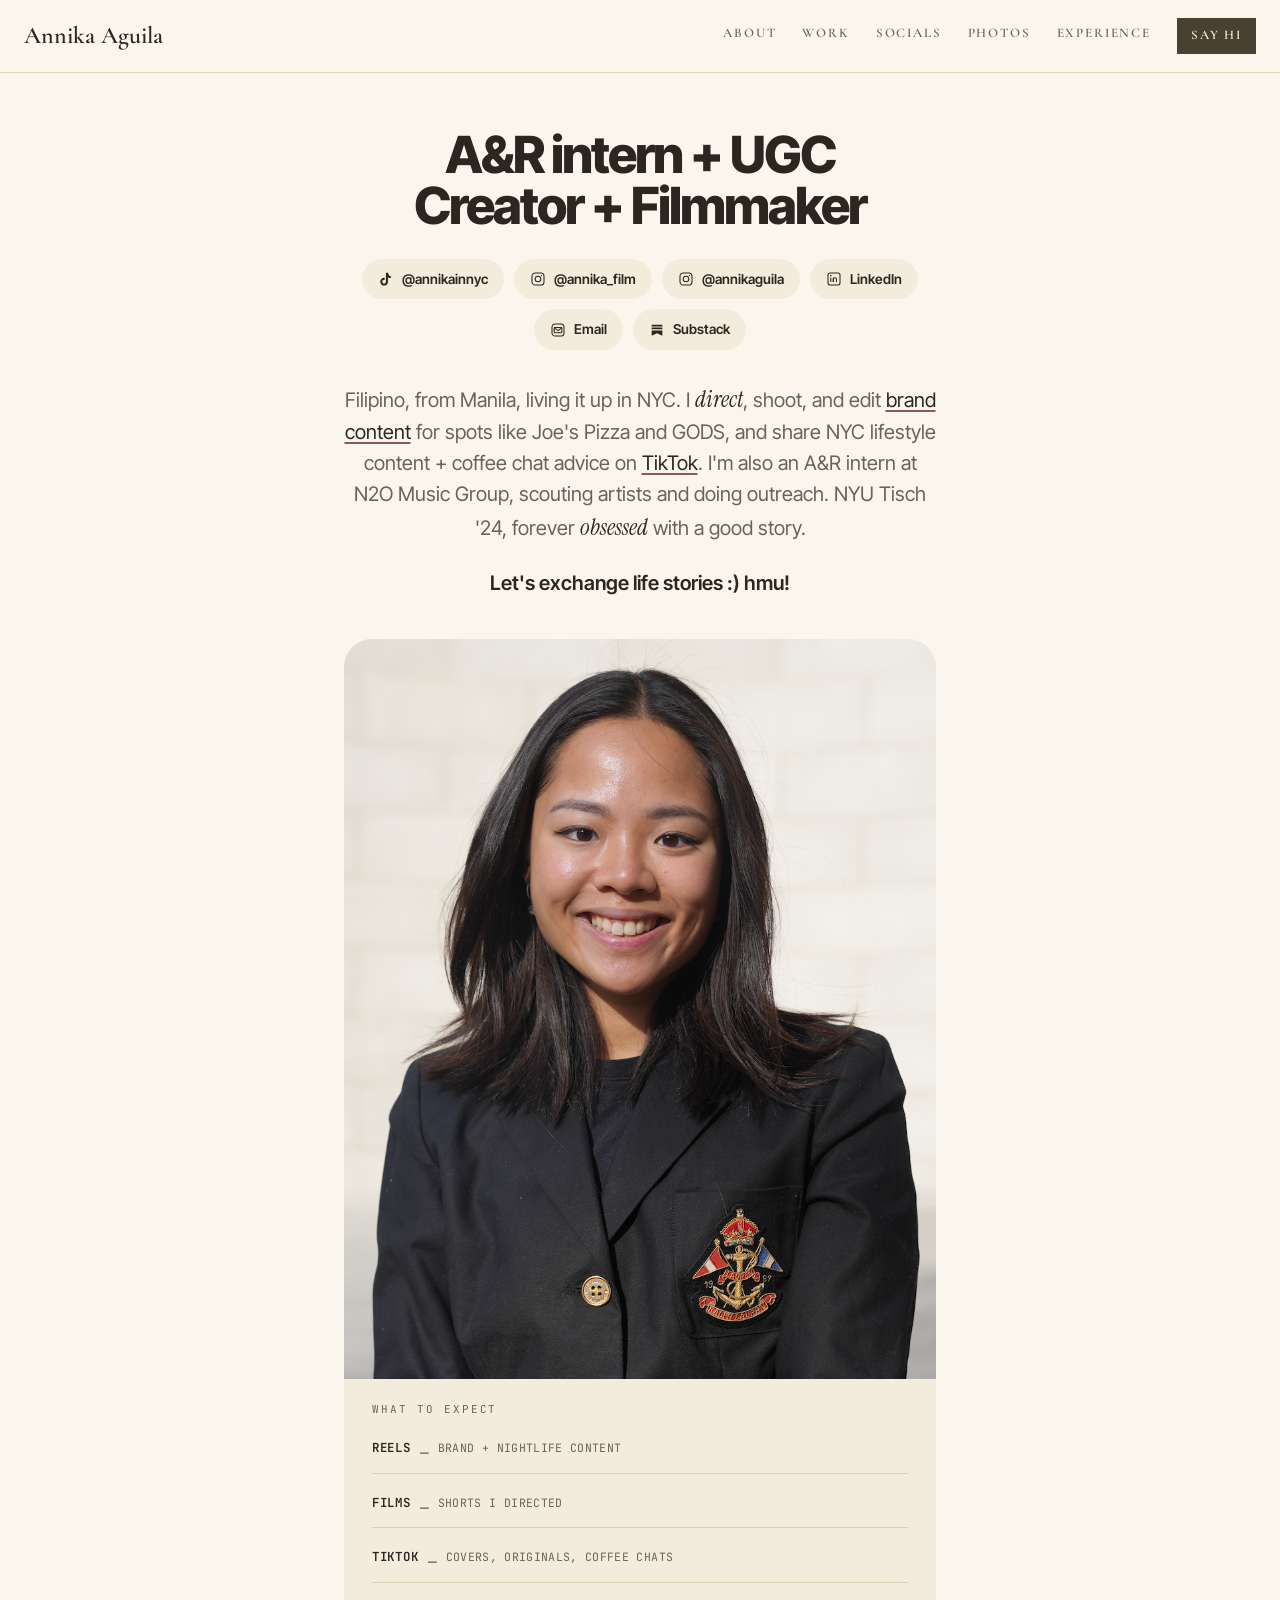
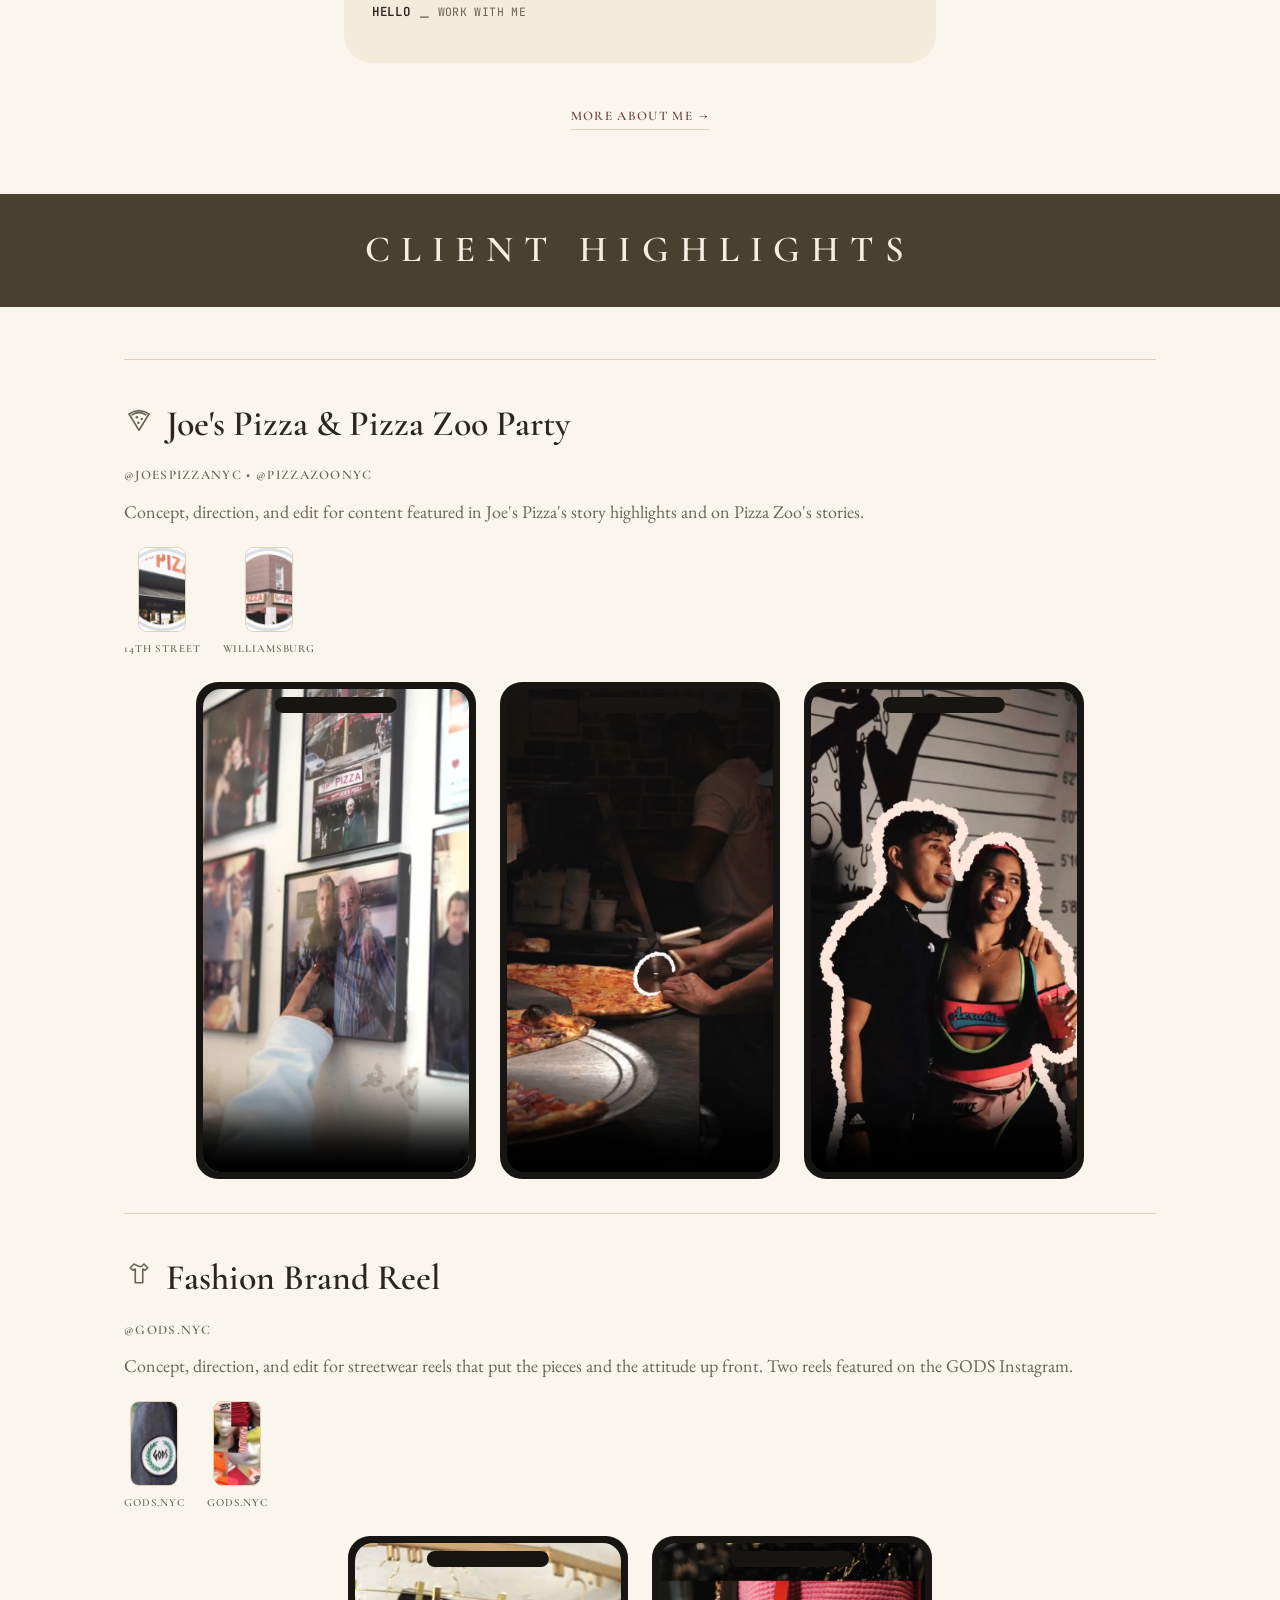
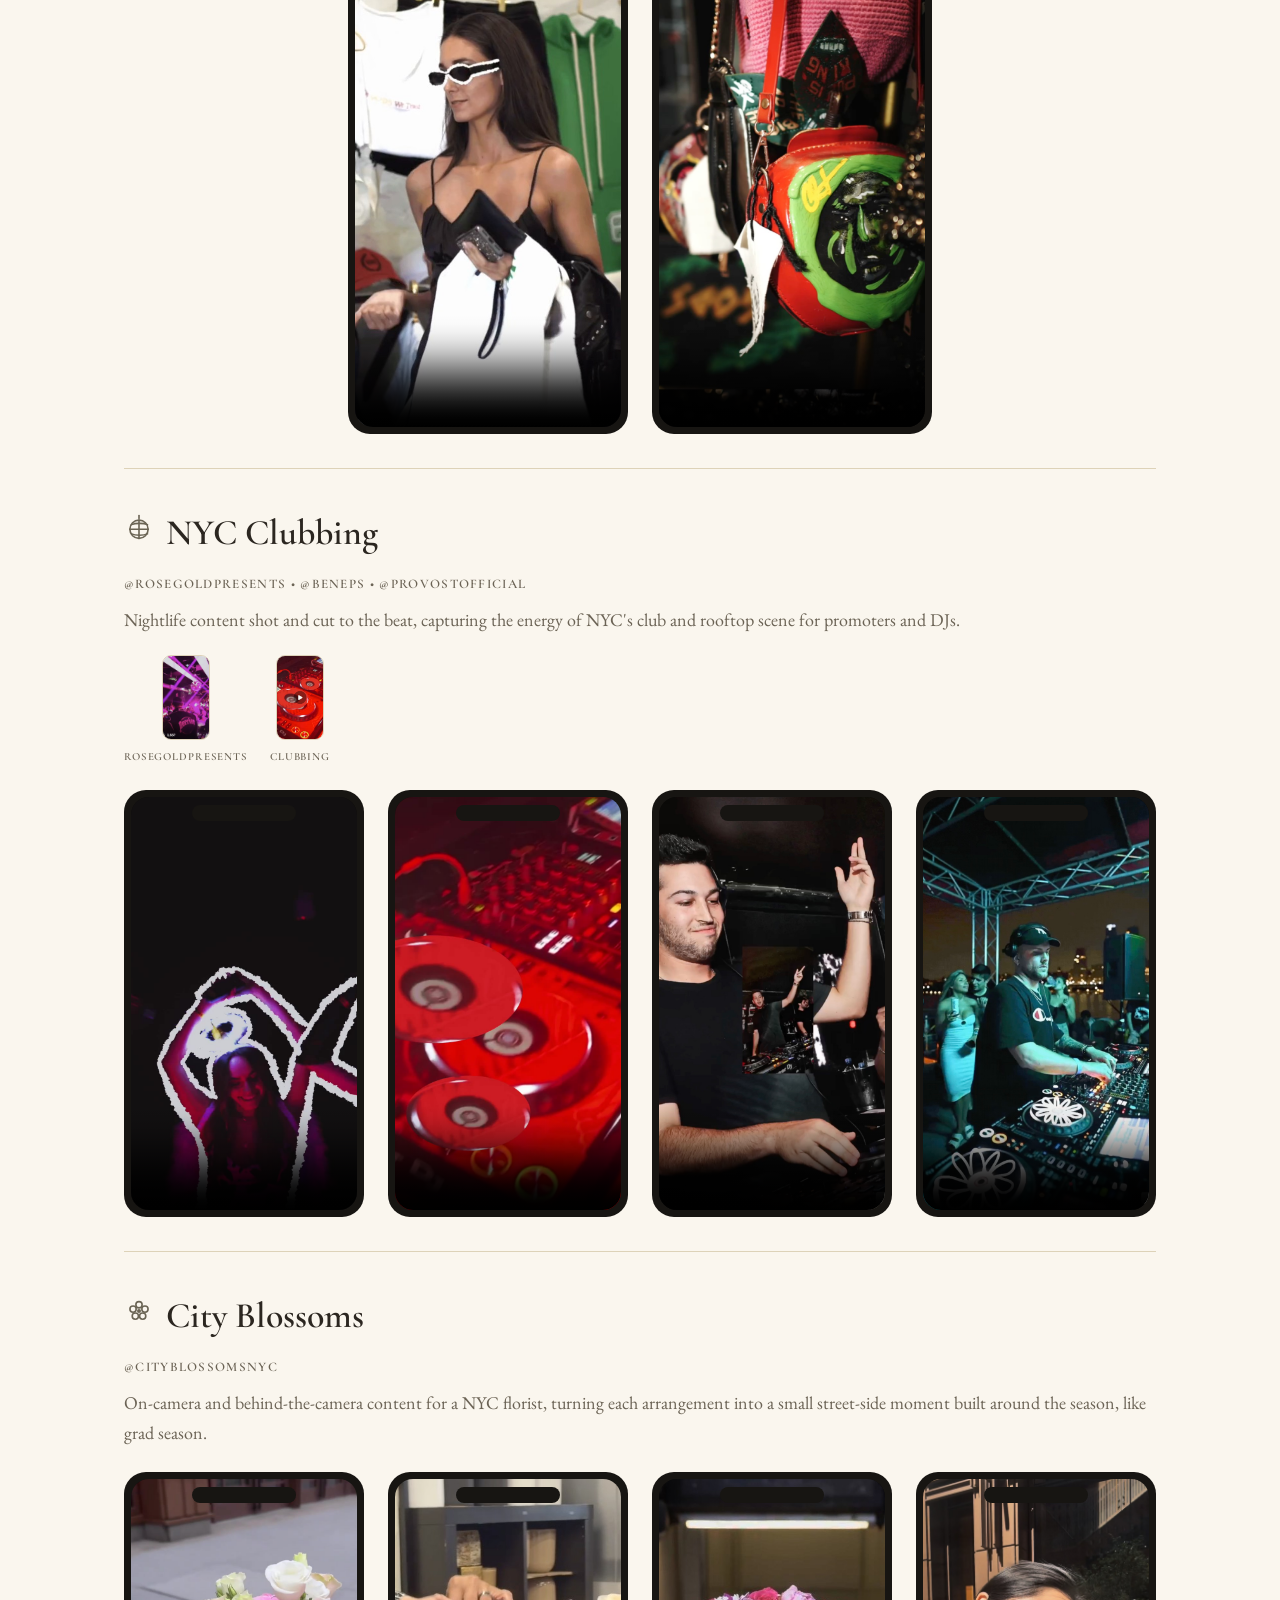
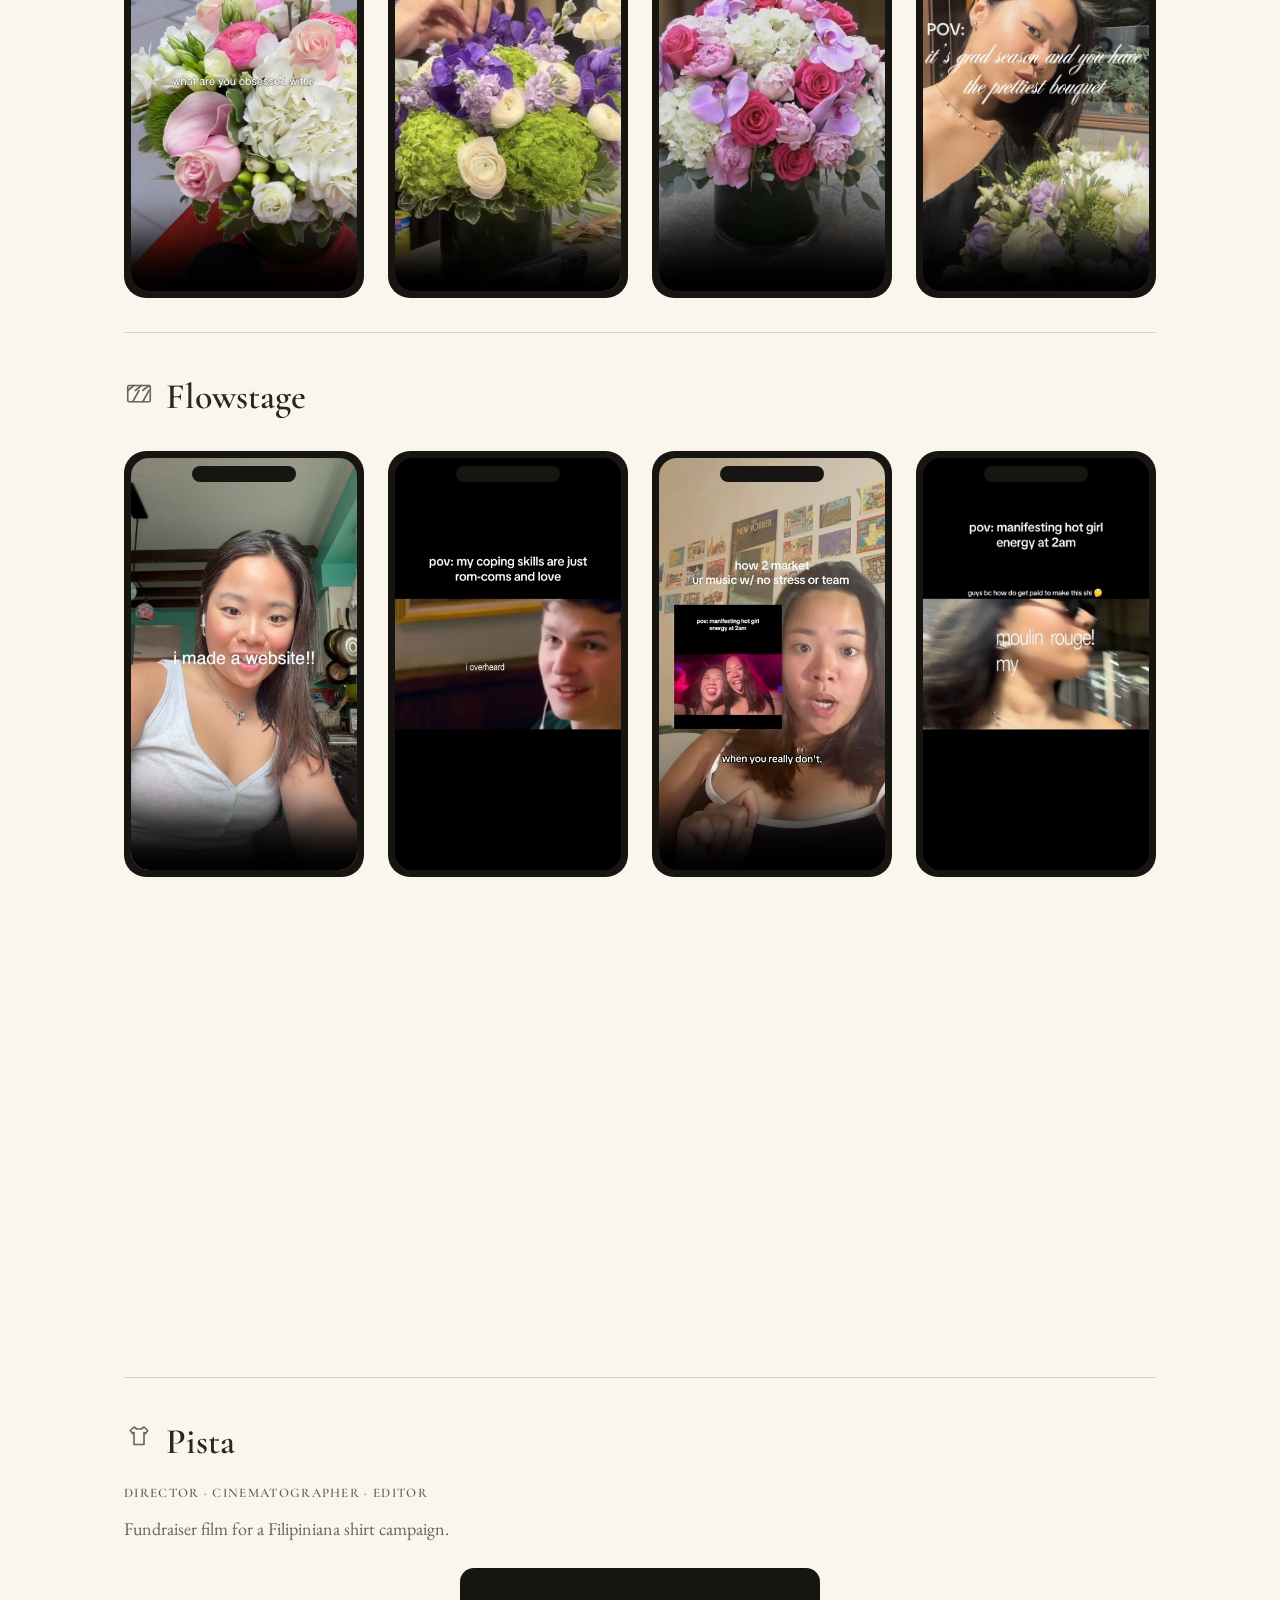
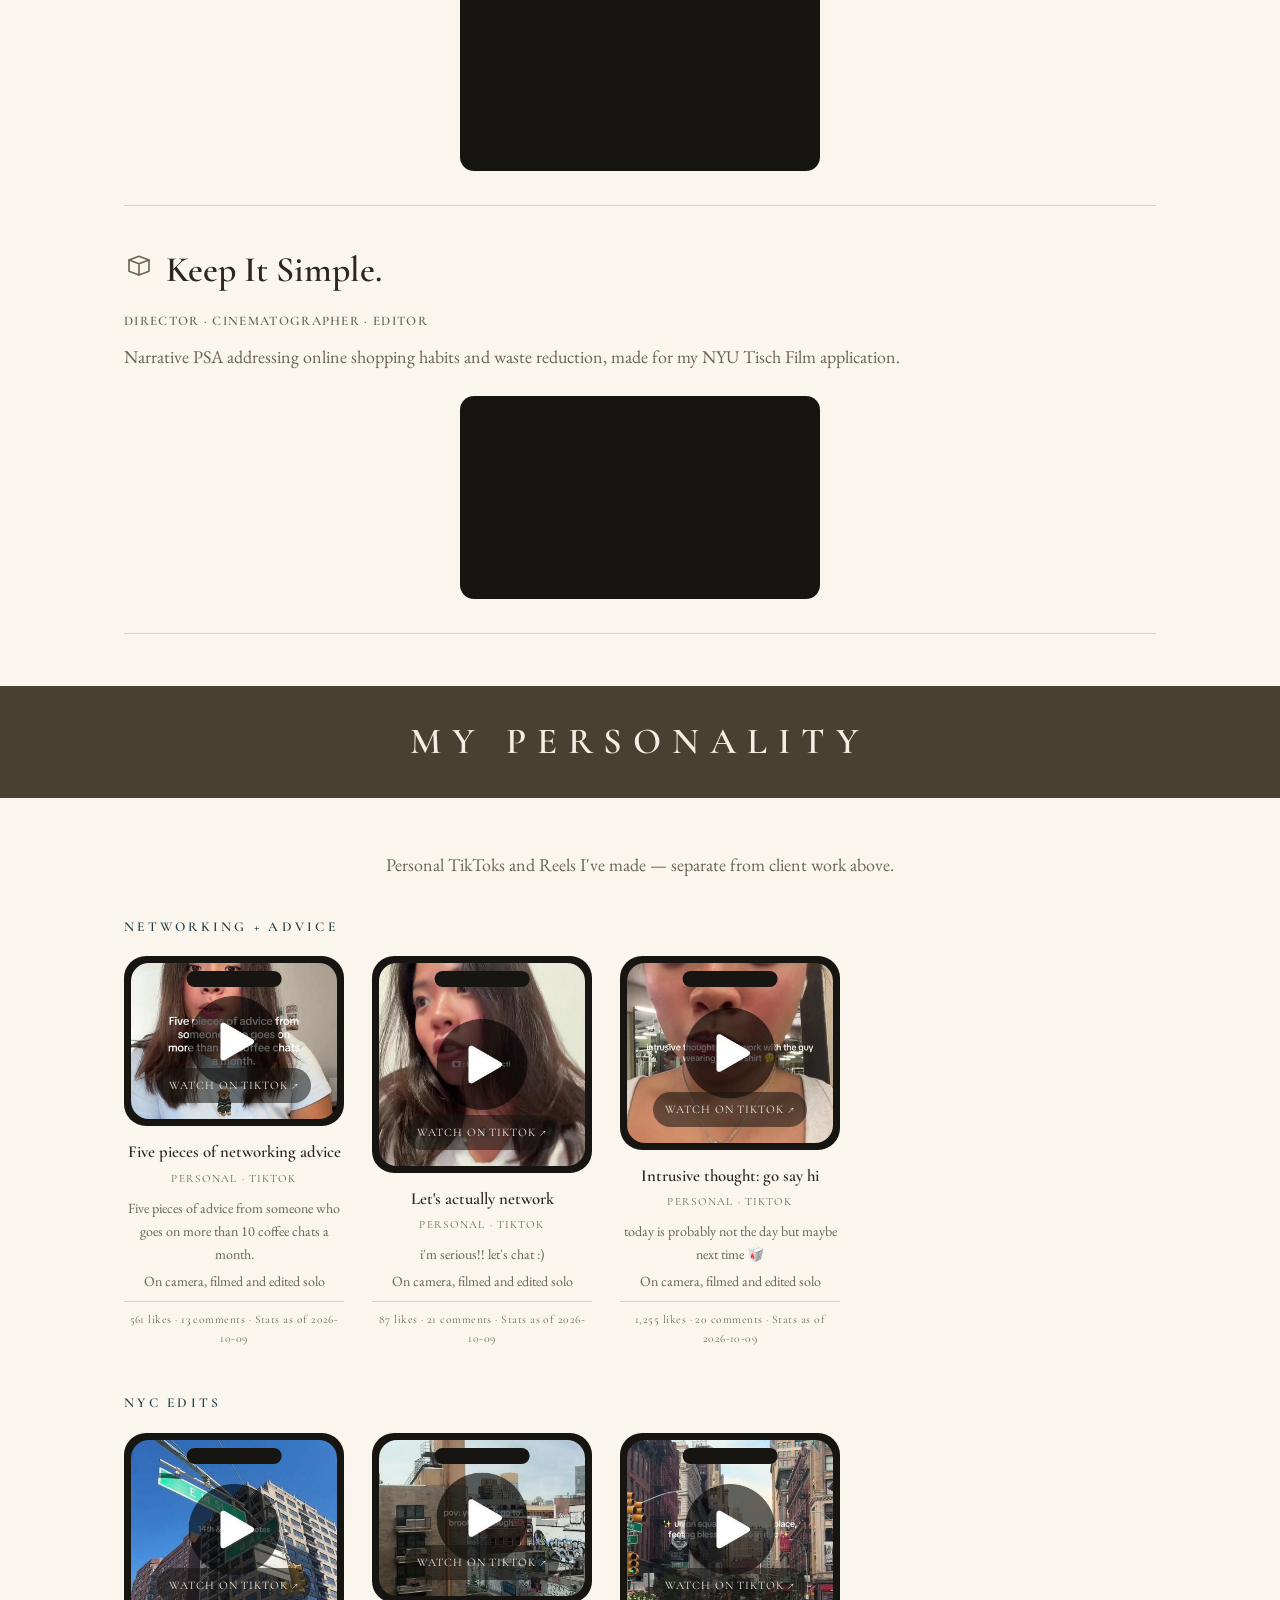
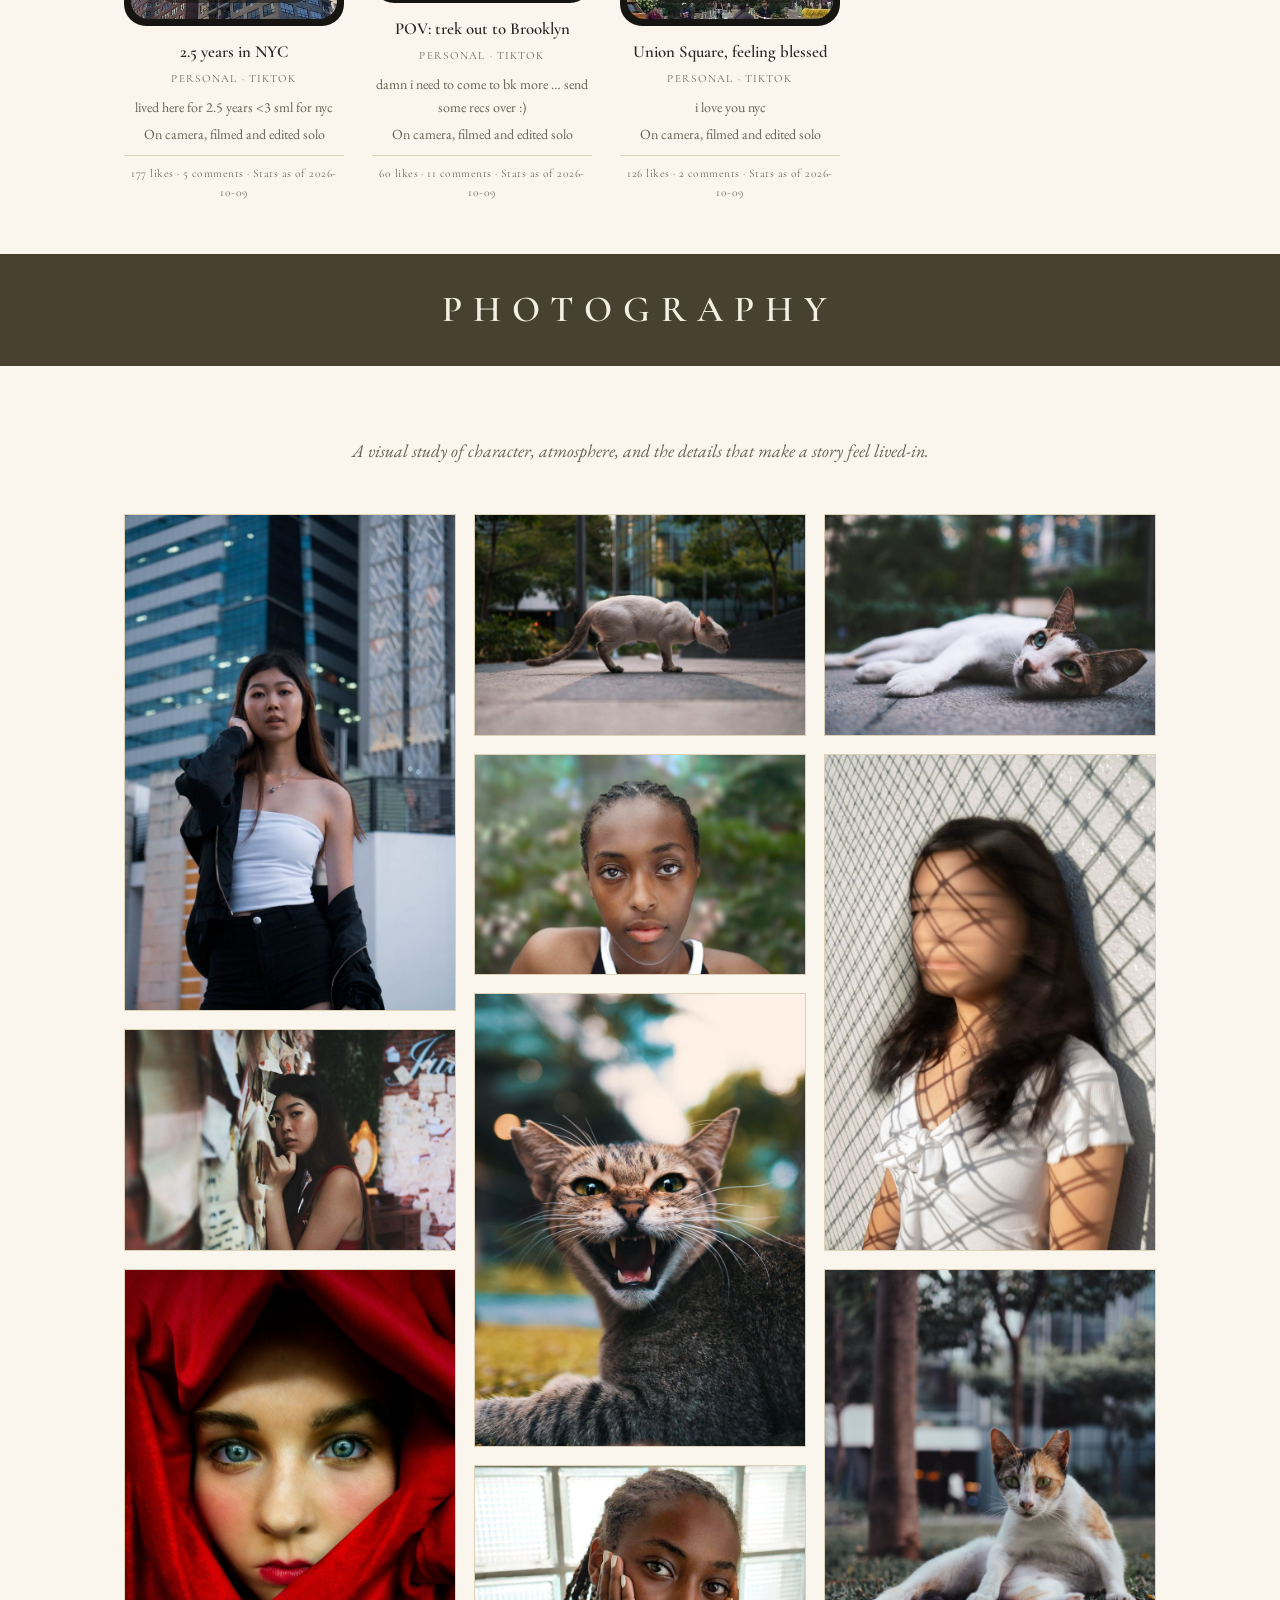
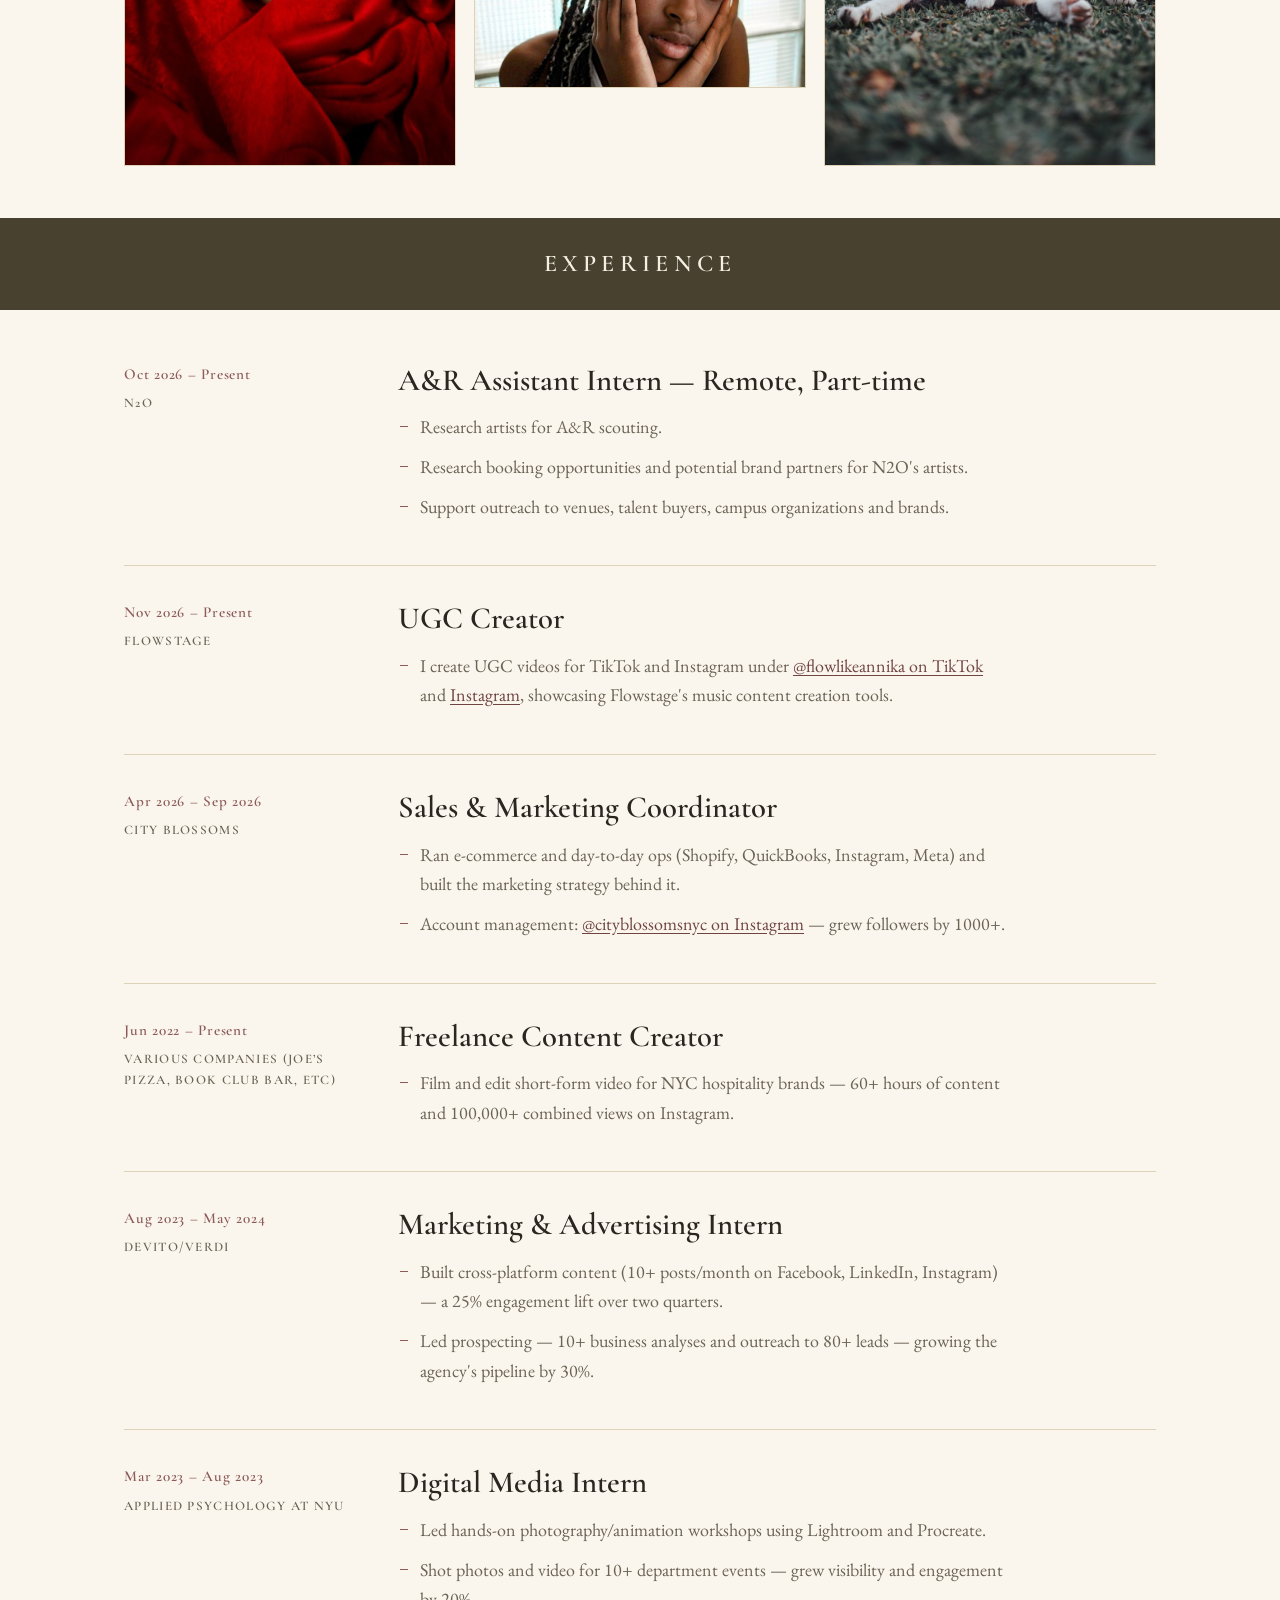
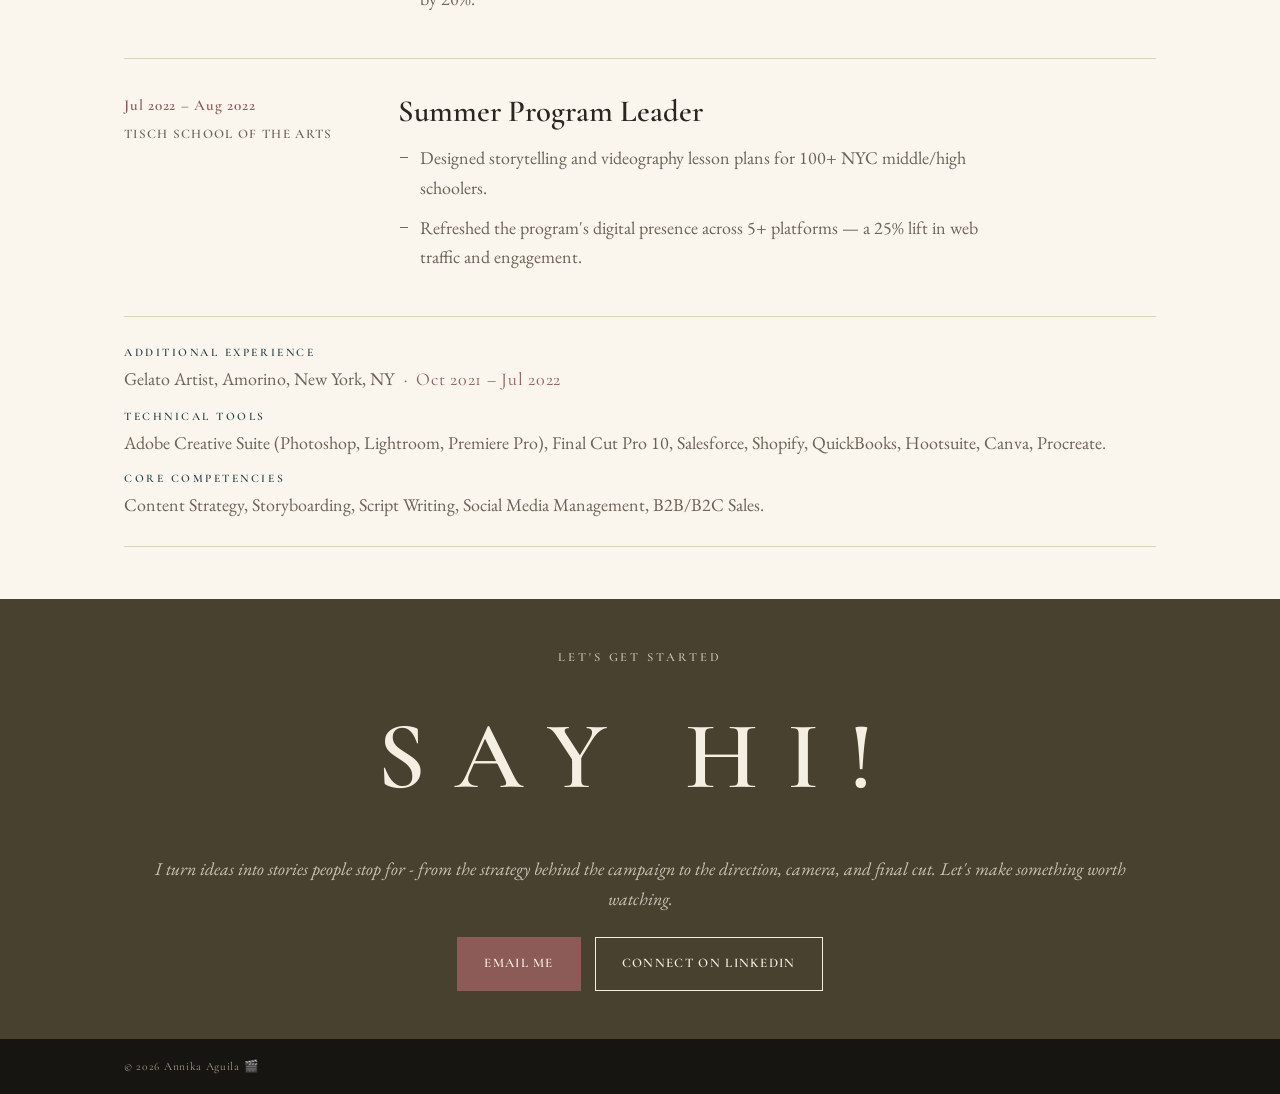
==== commit 98166a52: "Add two Flowstage video samples" ====
--- a/index.html
+++ b/index.html
@@ -270,7 +270,15 @@
               <p class="video-empty" role="status">Video unavailable right now.</p>
             </div></div></div>
             <div class="phone"><div class="phone-screen"><div class="reel-video-slot">
-              <video class="reel-video" controls preload="none" playsinline muted width="1440" height="2560" aria-label="Flowstage reel, part 2"><source src="assets/flowstage-ugc-sample/d1-flowstage-kilbygirl-chief.mp4" type="video/mp4"></video>
+              <video class="reel-video" controls preload="none" playsinline muted width="1440" height="2560" poster="assets/flowstage-ugc-sample/d1-flowstage-kilbygirl-chief.jpg" aria-label="Flowstage reel, part 2"><source src="assets/flowstage-ugc-sample/d1-flowstage-kilbygirl-chief.mp4" type="video/mp4"></video>
+              <p class="video-empty" role="status">Video unavailable right now.</p>
+            </div></div></div>
+            <div class="phone"><div class="phone-screen"><div class="reel-video-slot">
+              <video class="reel-video" controls preload="none" playsinline muted width="720" height="1280" poster="assets/flowstage-ugc-sample/ugc-2.jpg" aria-label="Flowstage reel, part 3"><source src="assets/flowstage-ugc-sample/ugc-2.mp4" type="video/mp4"></video>
+              <p class="video-empty" role="status">Video unavailable right now.</p>
+            </div></div></div>
+            <div class="phone"><div class="phone-screen"><div class="reel-video-slot">
+              <video class="reel-video" controls preload="none" playsinline muted width="1080" height="1920" poster="assets/flowstage-ugc-sample/ugc-2-nicole-kidman.jpg" aria-label="Flowstage reel, part 4"><source src="assets/flowstage-ugc-sample/ugc-2-nicole-kidman.mp4" type="video/mp4"></video>
               <p class="video-empty" role="status">Video unavailable right now.</p>
             </div></div></div>
           </div>
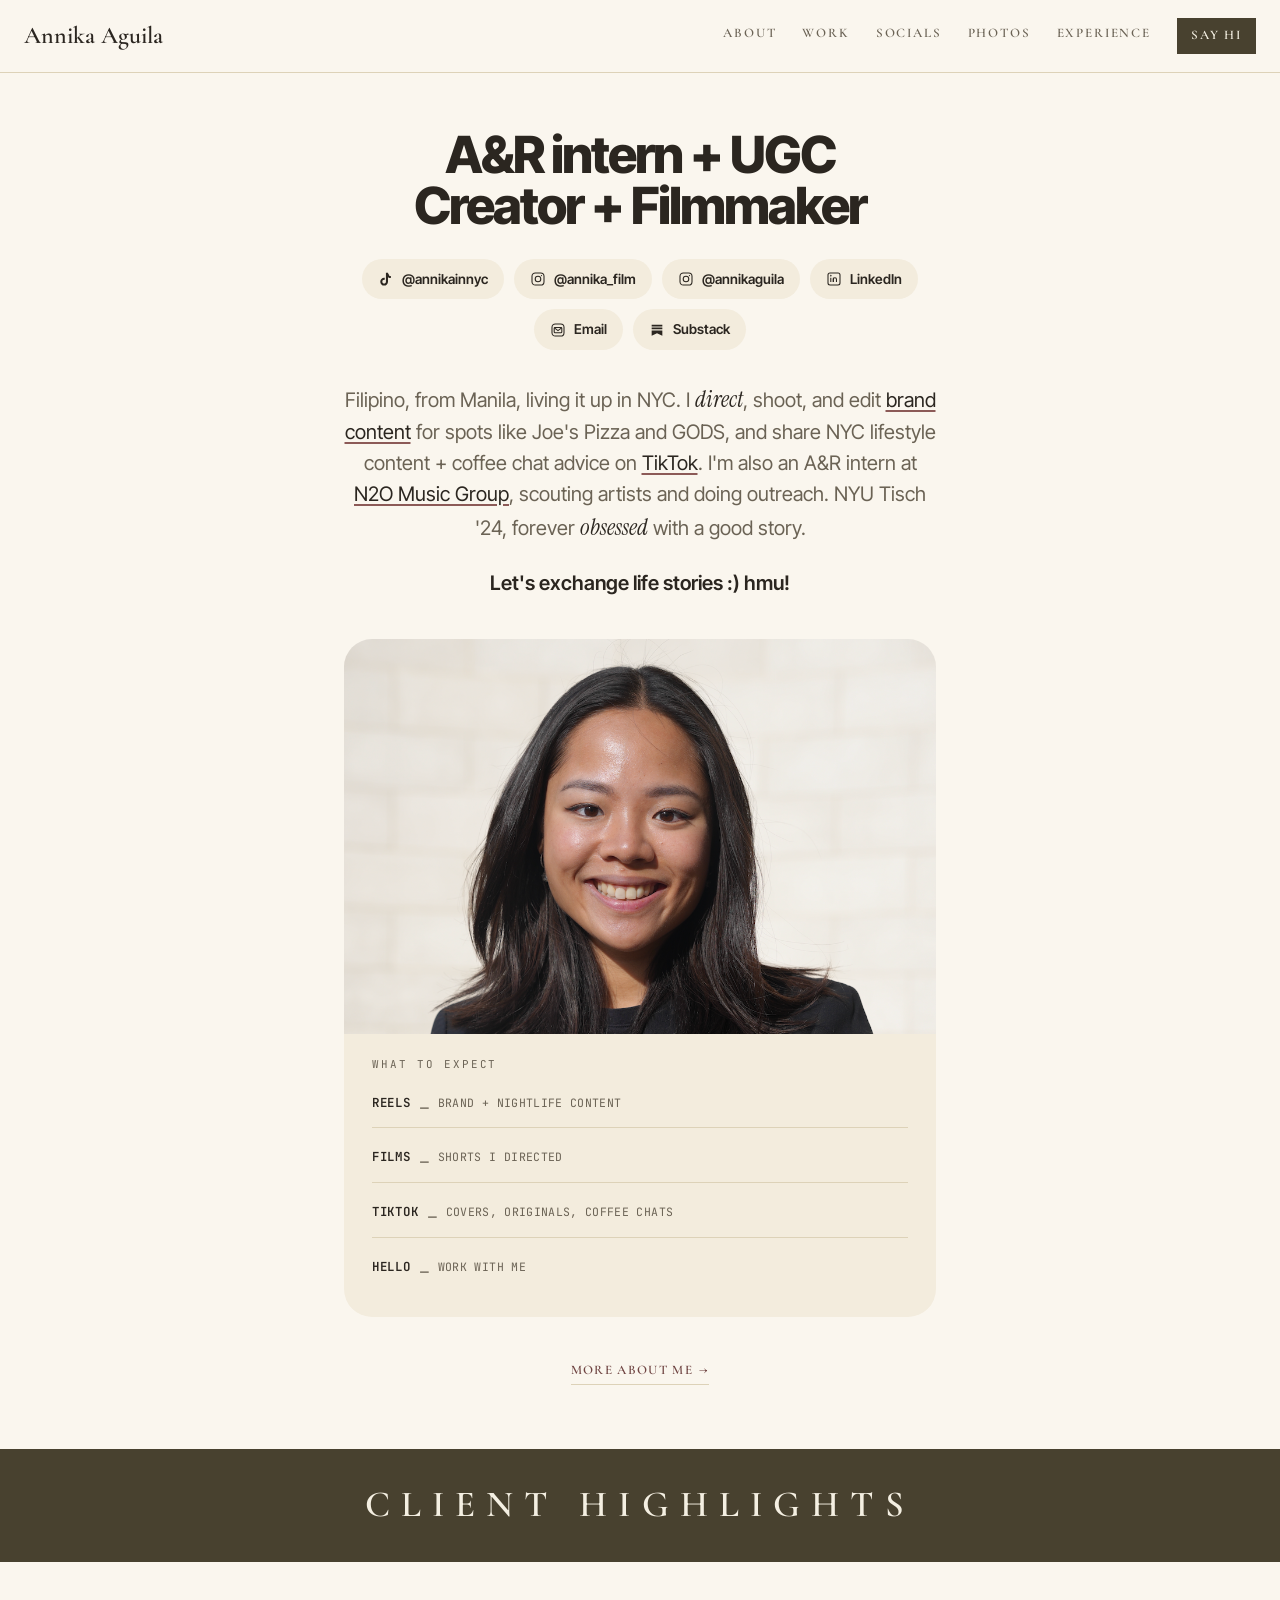
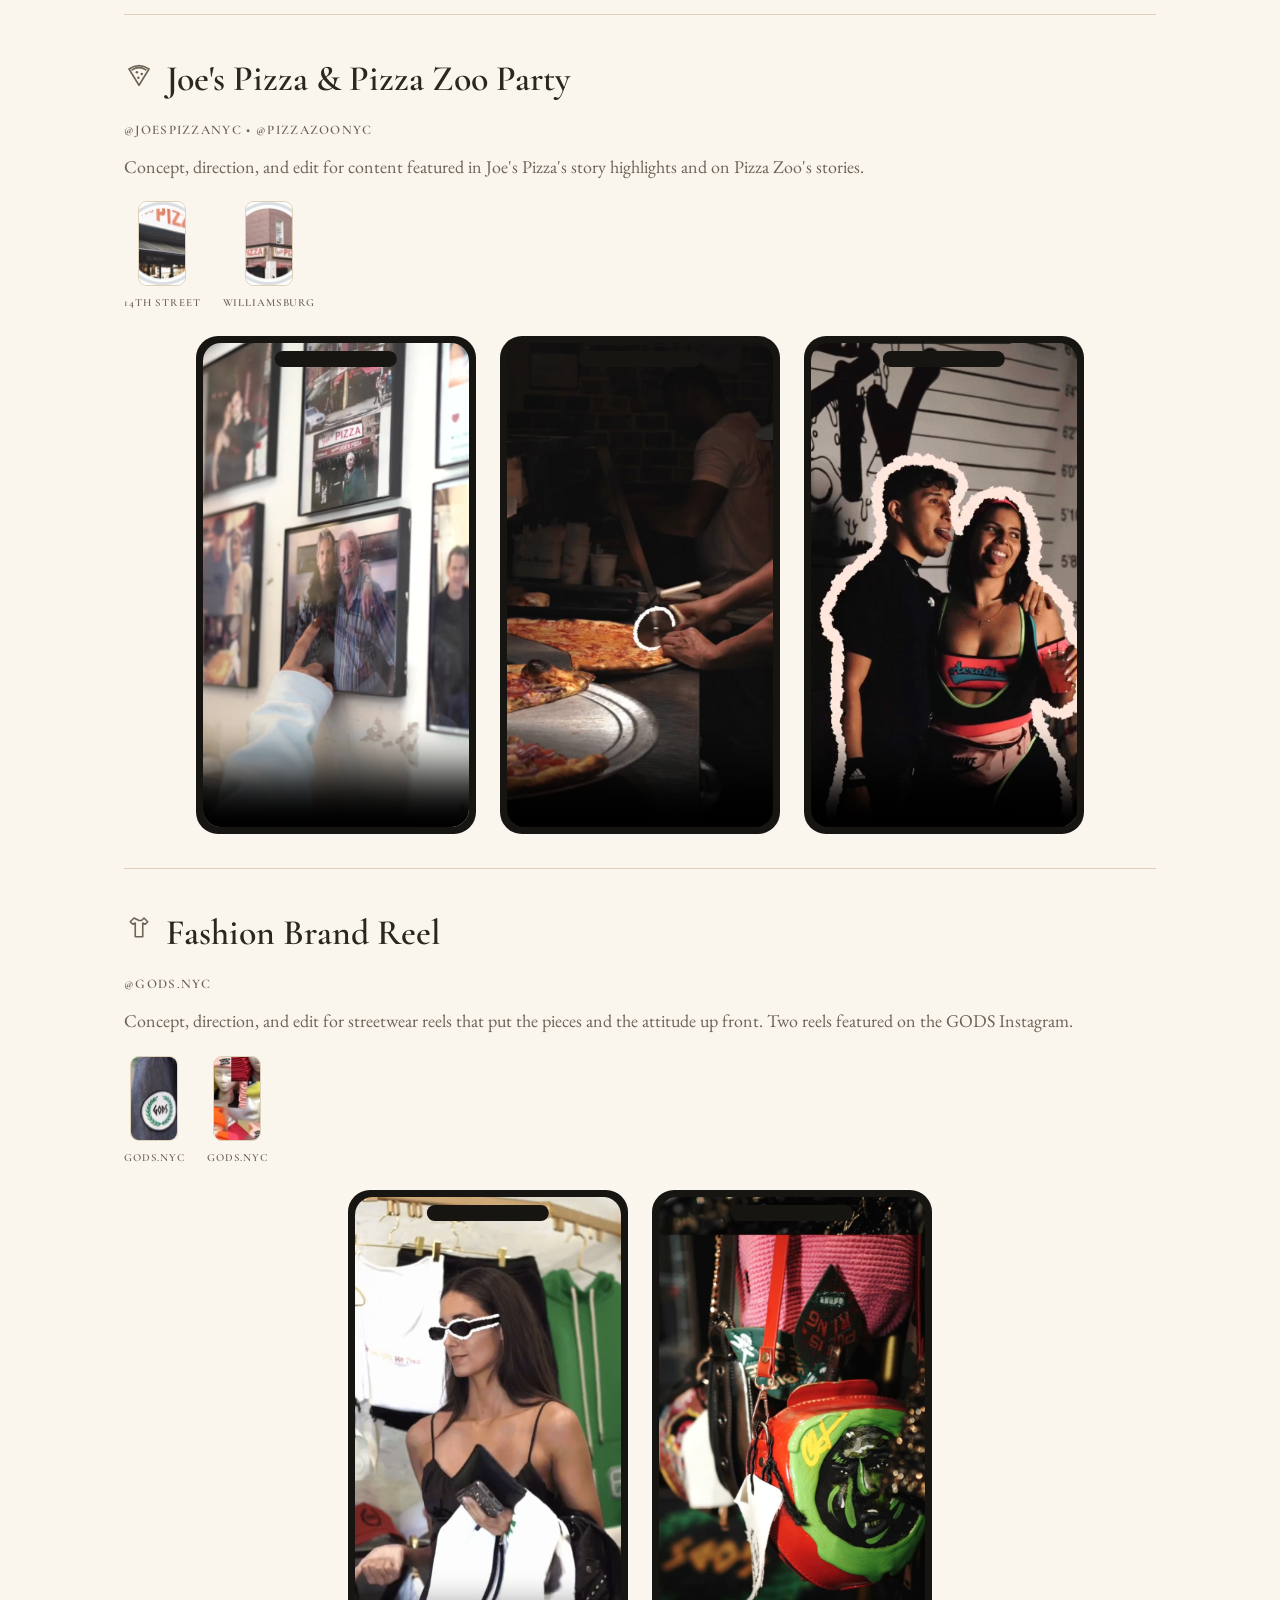
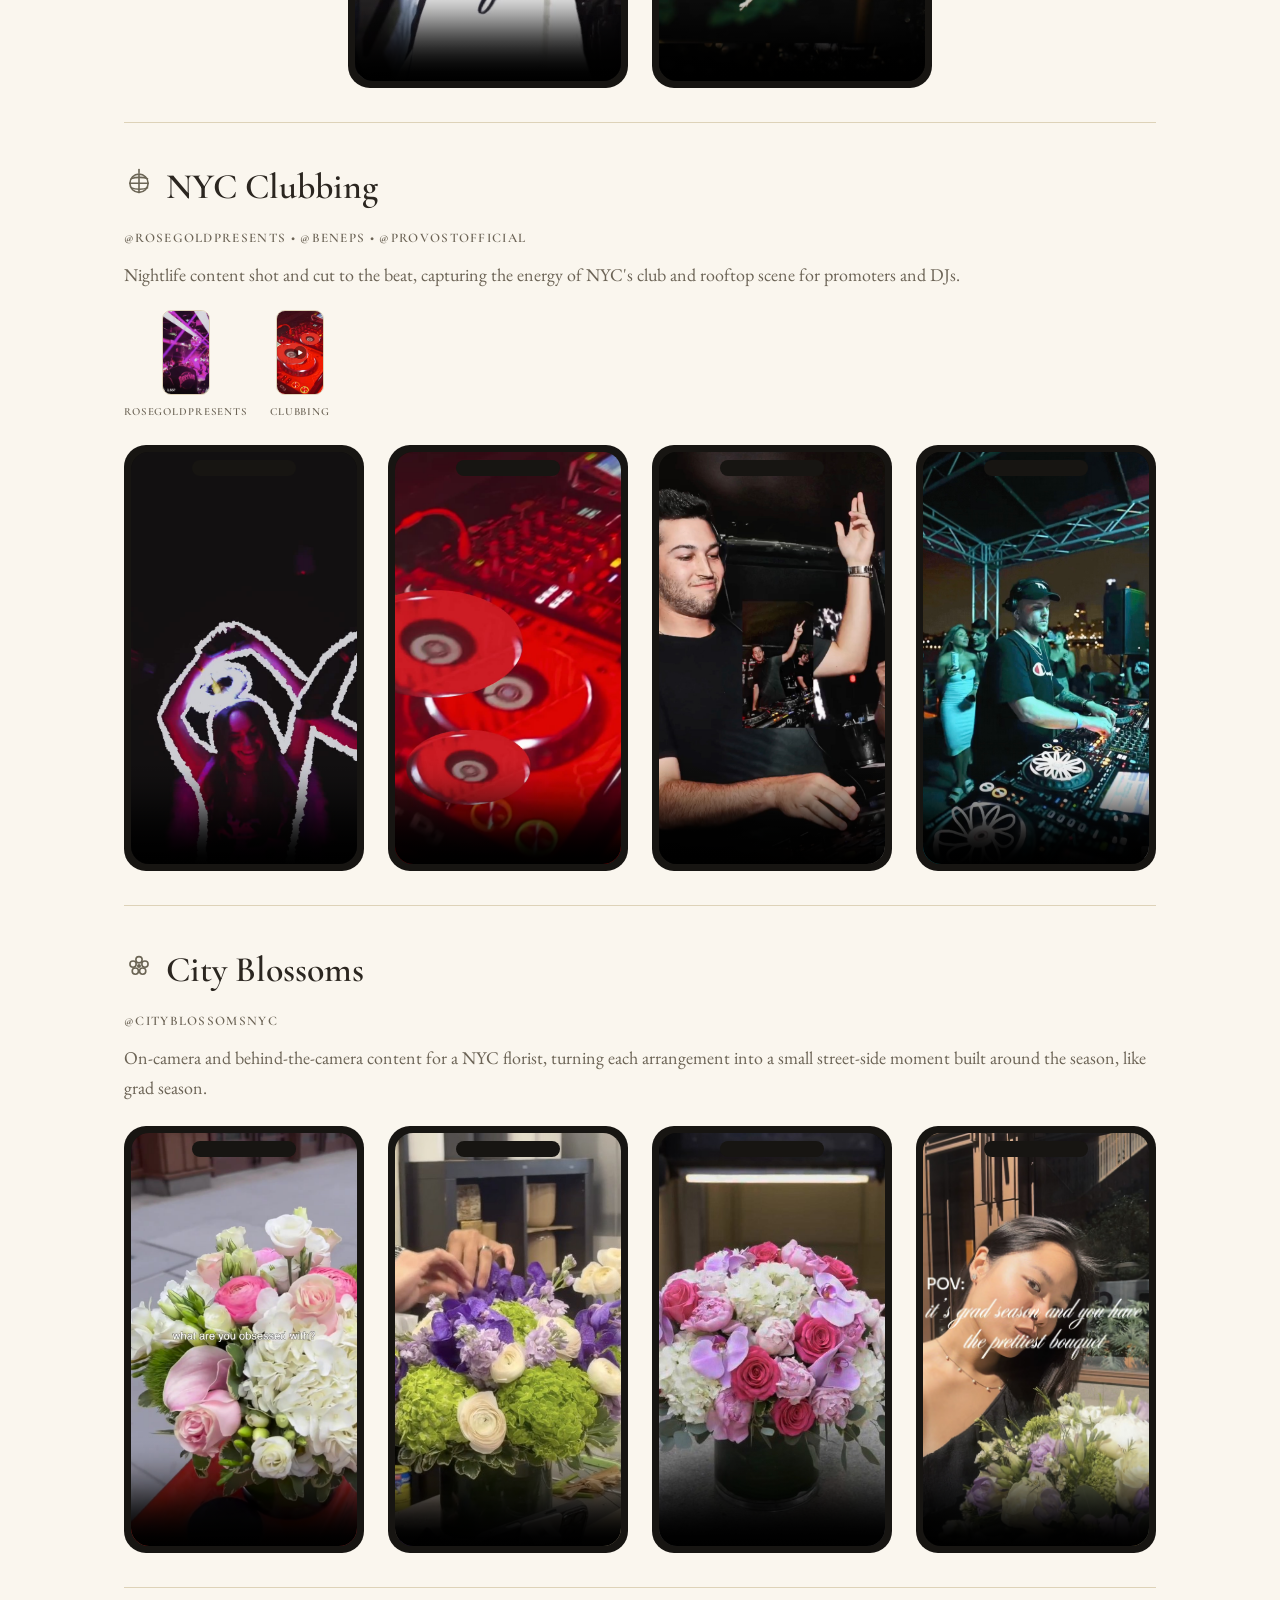
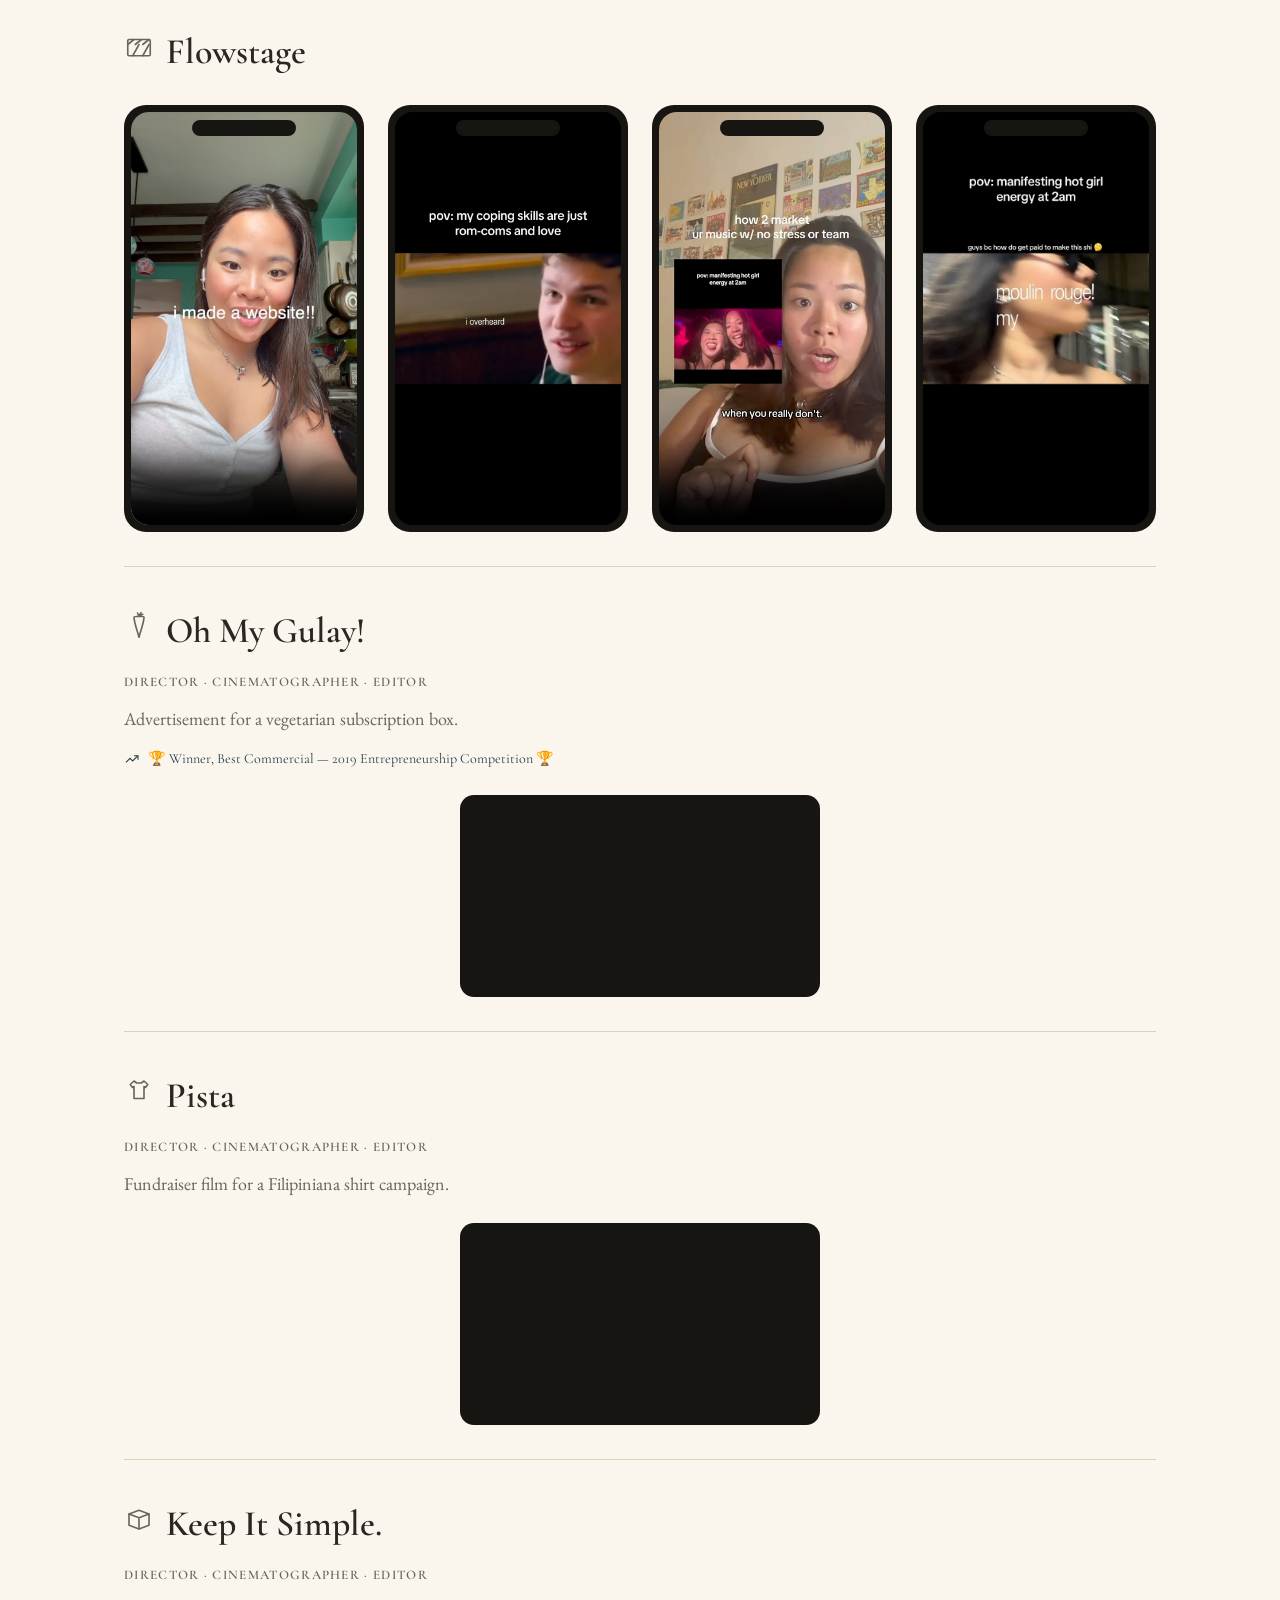
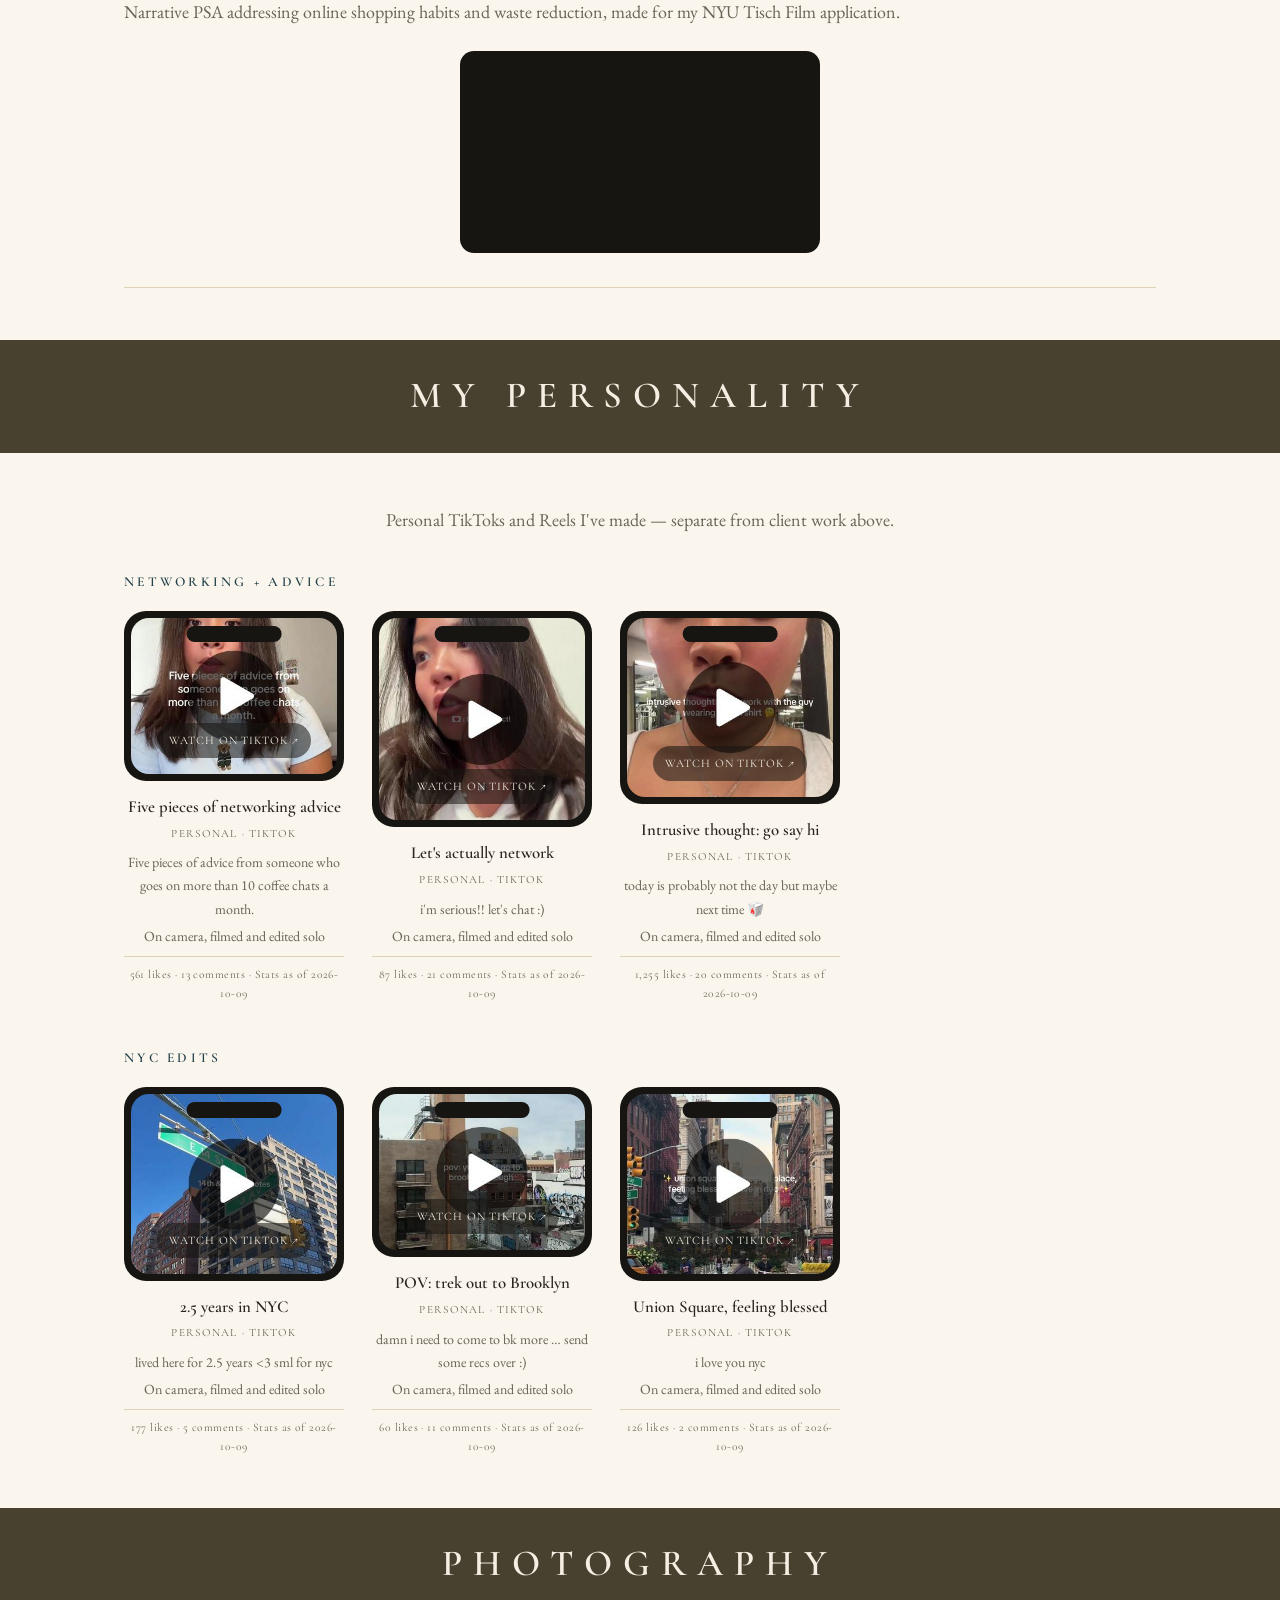
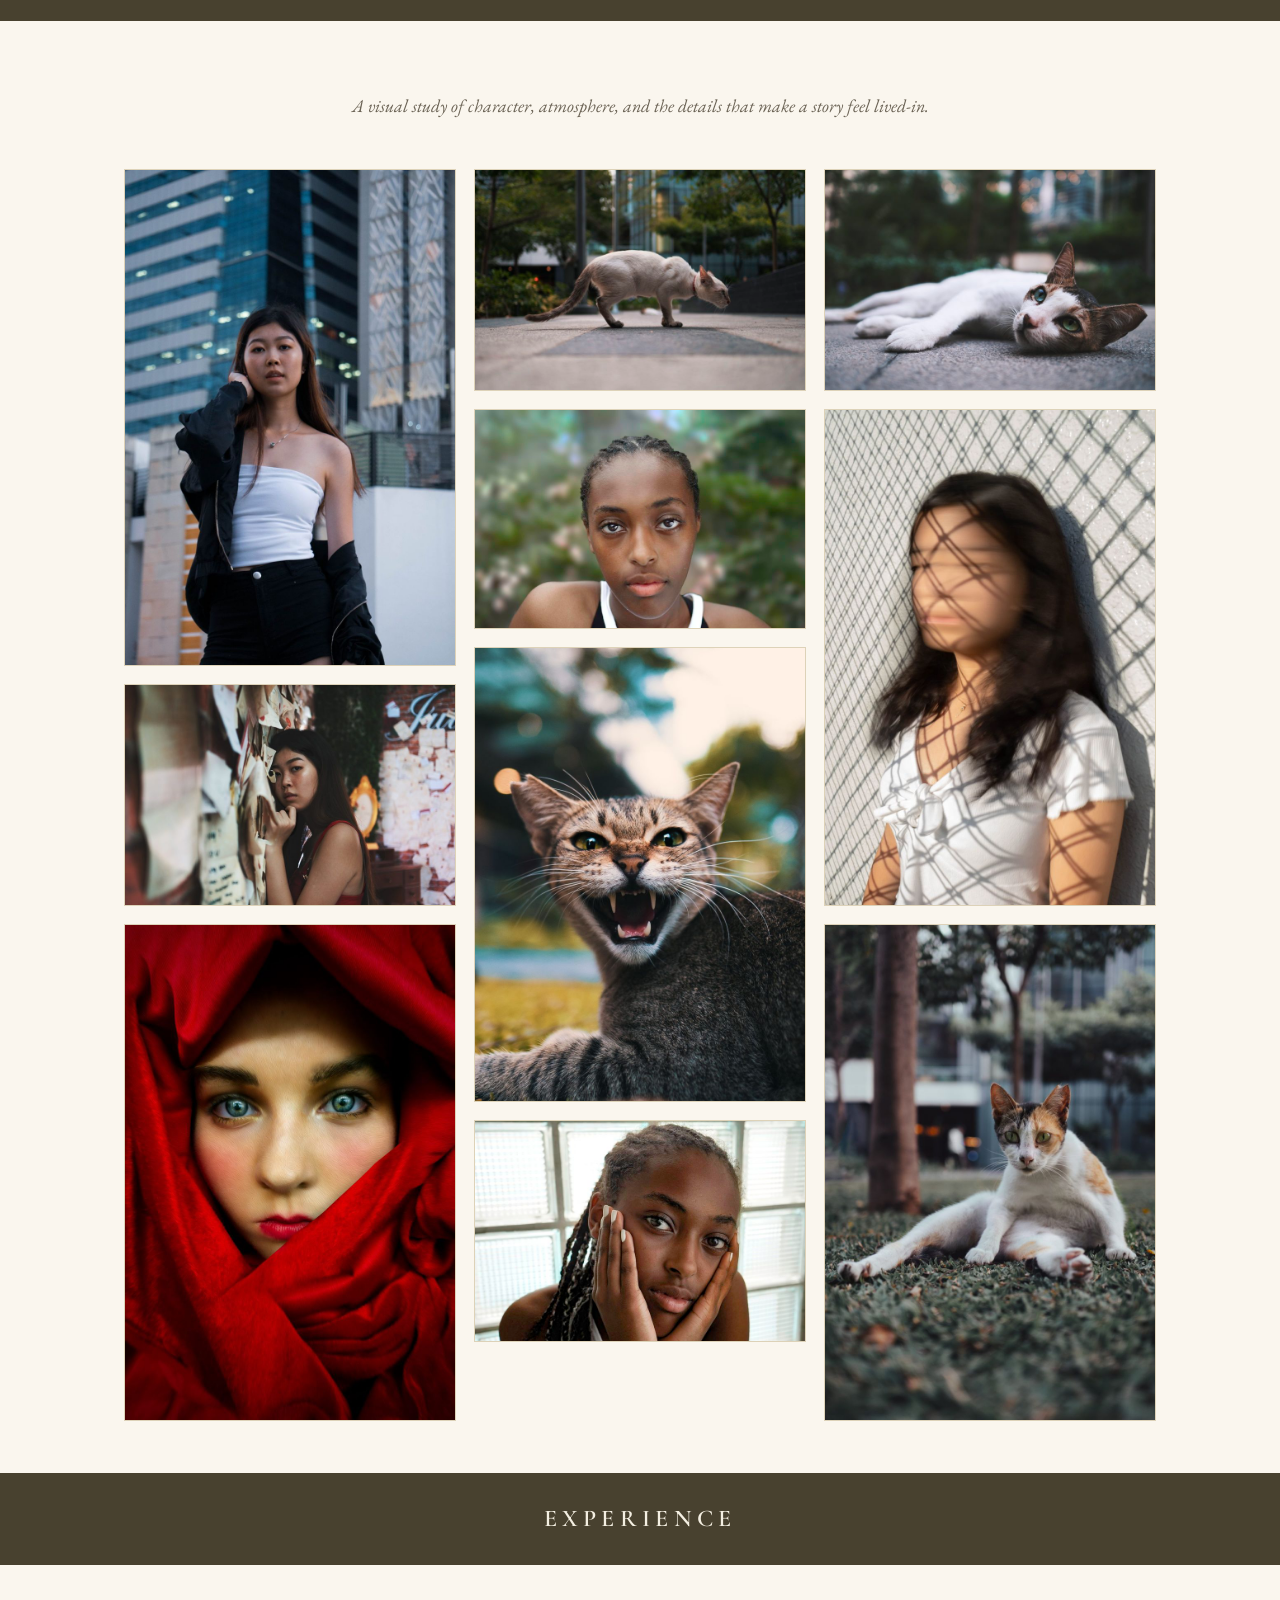
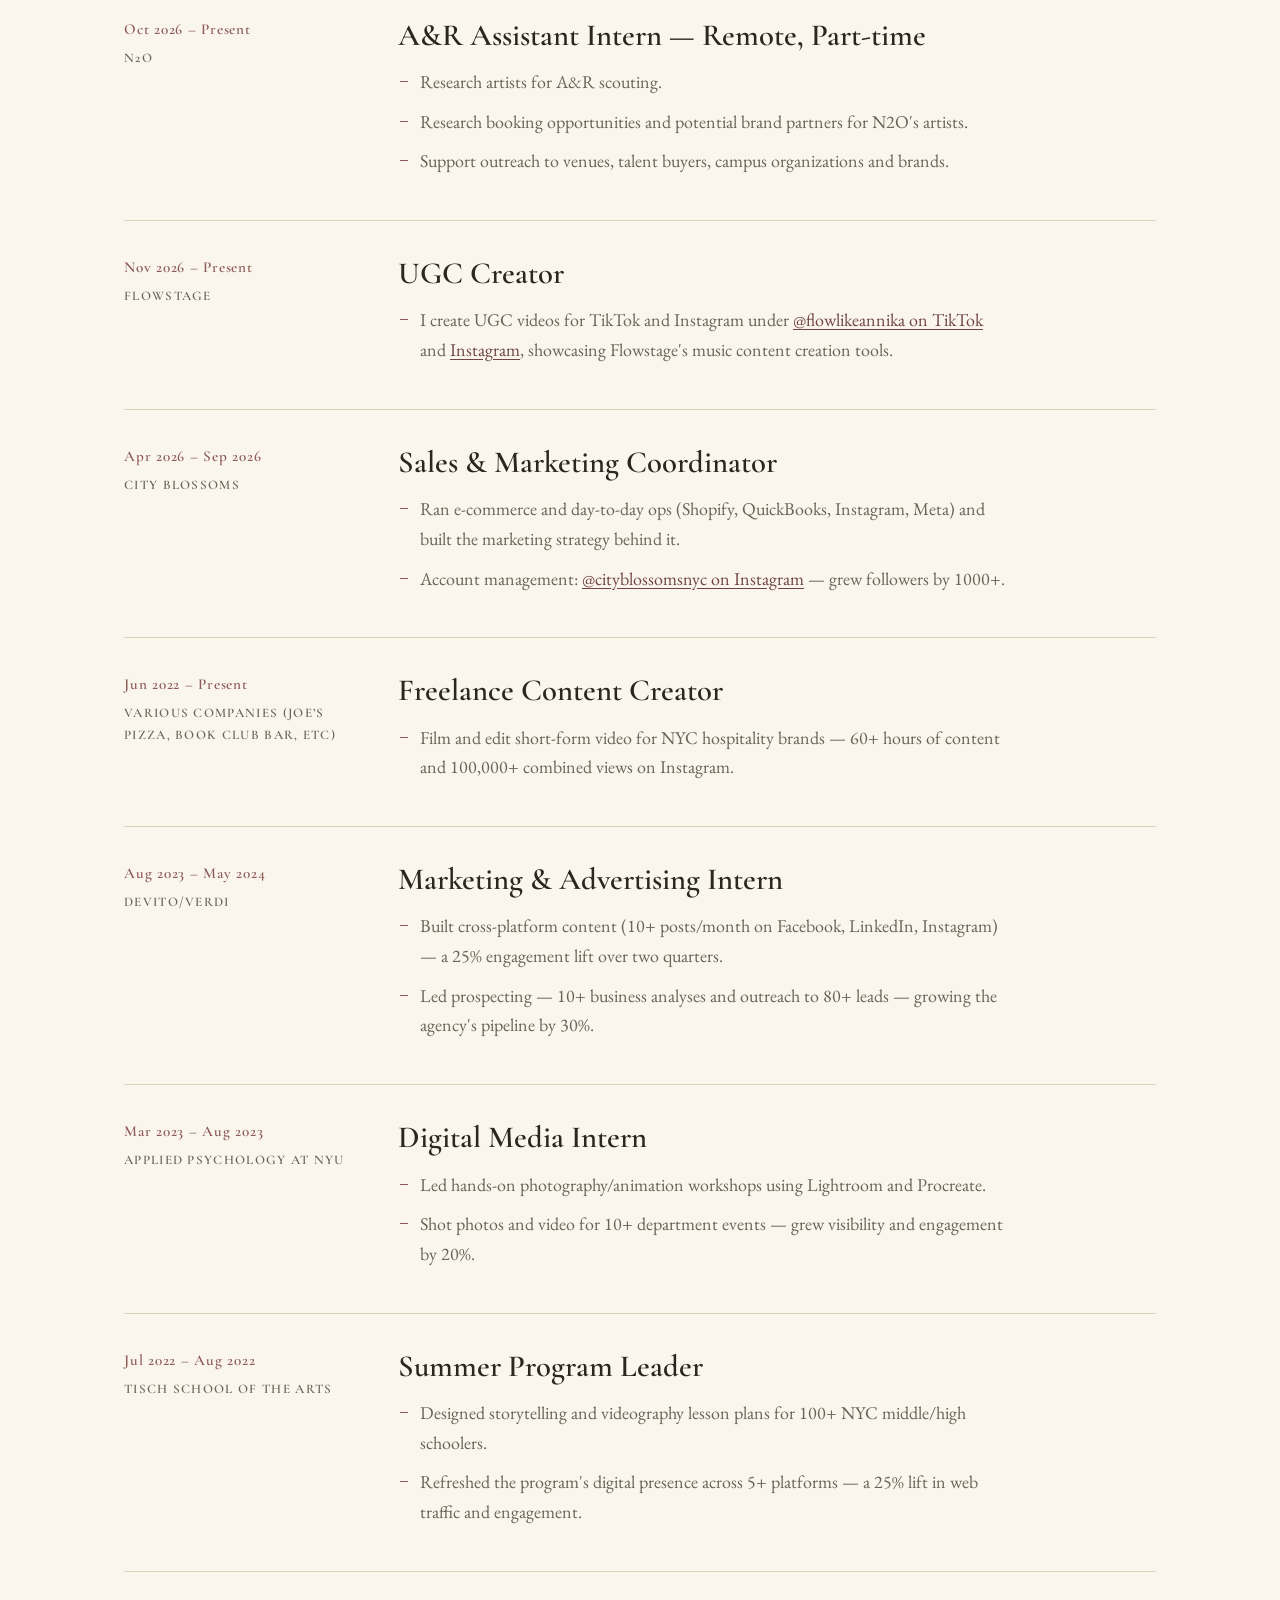
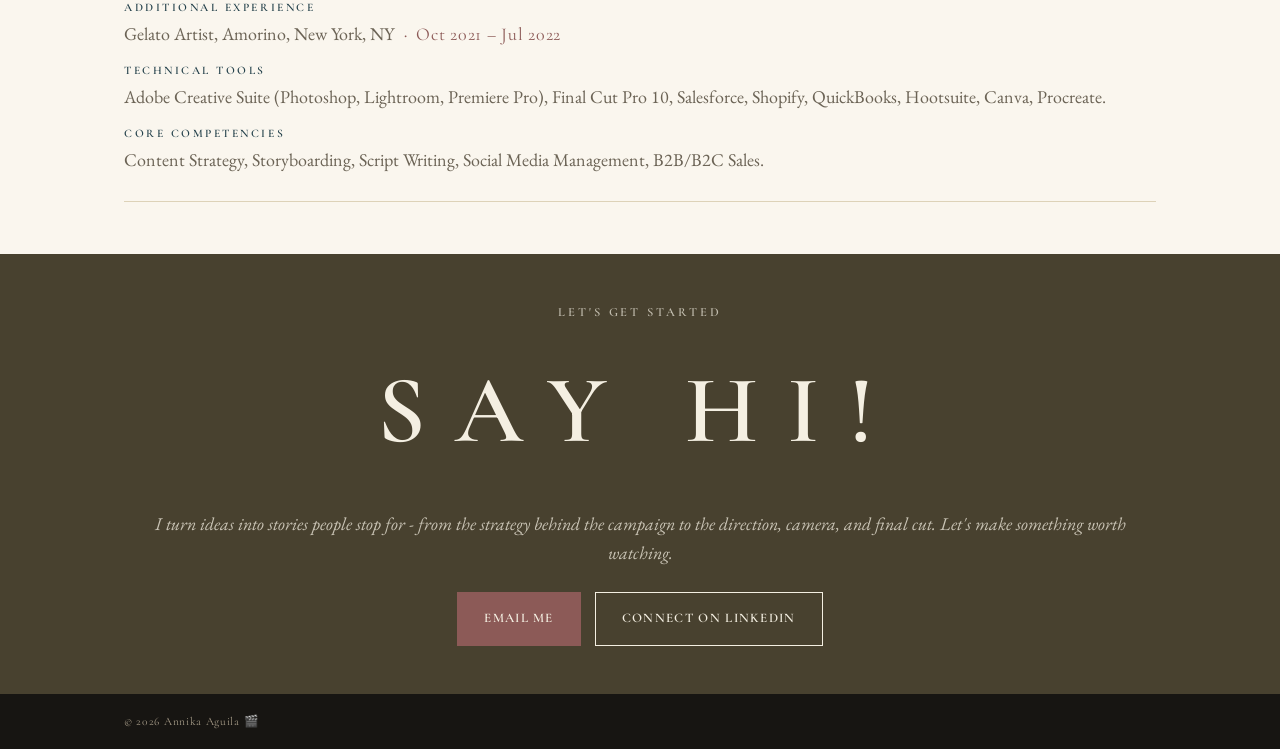
==== commit 19a09f33: "Refresh social share card and link N2O Music Group in bio New 1200x630 og-image-v2.jpg (current head" ====
--- a/index.html
+++ b/index.html
@@ -15,16 +15,16 @@
 <meta property="og:title" content="Annika Aguila | A&amp;R intern + UGC Creator + Filmmaker" />
 <meta property="og:description" content="Director, creator, and NYC storyteller — brand content for spots like Joe's Pizza and GODS, plus covers and originals on TikTok. NYU Tisch '24." />
 <meta property="og:url" content="https://annika-nyc.com/" />
-<meta property="og:image" content="https://annika-nyc.com/assets/icons/og-image.jpg" />
+<meta property="og:image" content="https://annika-nyc.com/assets/icons/og-image-v2.jpg" />
 <meta property="og:image:width" content="1200" />
 <meta property="og:image:height" content="630" />
 <meta property="og:image:type" content="image/jpeg" />
-<meta property="og:image:alt" content="Annika Aguila smiling outdoors under cherry blossoms, wearing a white cap" />
+<meta property="og:image:alt" content="Share card: Annika Aguila in a dark blazer beside her name, A&amp;R intern + UGC Creator + Filmmaker, annika-nyc.com" />
 <meta name="twitter:card" content="summary_large_image" />
 <meta name="twitter:title" content="Annika Aguila | A&amp;R intern + UGC Creator + Filmmaker" />
 <meta name="twitter:description" content="Director, creator, and NYC storyteller — brand content for spots like Joe's Pizza and GODS, plus covers and originals on TikTok. NYU Tisch '24." />
-<meta name="twitter:image" content="https://annika-nyc.com/assets/icons/og-image.jpg" />
-<meta name="twitter:image:alt" content="Annika Aguila smiling outdoors under cherry blossoms, wearing a white cap" />
+<meta name="twitter:image" content="https://annika-nyc.com/assets/icons/og-image-v2.jpg" />
+<meta name="twitter:image:alt" content="Share card: Annika Aguila in a dark blazer beside her name, A&amp;R intern + UGC Creator + Filmmaker, annika-nyc.com" />
 <link rel="preconnect" href="https://fonts.googleapis.com">
 <link rel="preconnect" href="https://fonts.gstatic.com" crossorigin>
 <link href="https://fonts.googleapis.com/css2?family=Cormorant+Garamond:wght@500;600;700&family=EB+Garamond:ital,wght@0,400;0,500;1,400;1,500&display=swap" rel="stylesheet">
@@ -90,7 +90,7 @@
         </a>
       </div>
 
-      <p class="op-paragraph">Filipino, from Manila, living it up in NYC. I <em>direct</em>, shoot, and edit <a href="#work" class="op-link">brand content</a> for spots like Joe's Pizza and GODS, and share NYC lifestyle content + coffee chat advice on <a href="https://www.tiktok.com/@annikainnyc" class="op-link" target="_blank" rel="noopener">TikTok</a>. I'm also an A&amp;R intern at N2O Music Group, scouting artists and doing outreach. NYU Tisch '24, forever <em>obsessed</em> with a good story.</p>
+      <p class="op-paragraph">Filipino, from Manila, living it up in NYC. I <em>direct</em>, shoot, and edit <a href="#work" class="op-link">brand content</a> for spots like Joe's Pizza and GODS, and share NYC lifestyle content + coffee chat advice on <a href="https://www.tiktok.com/@annikainnyc" class="op-link" target="_blank" rel="noopener">TikTok</a>. I'm also an A&amp;R intern at <a href="https://n2omusic.com/" class="op-link" target="_blank" rel="noopener">N2O Music Group</a>, scouting artists and doing outreach. NYU Tisch '24, forever <em>obsessed</em> with a good story.</p>
       <p class="op-paragraph op-punchy">Let's exchange life stories :) hmu!</p>
 
       <figure class="op-photo">
--- a/style.css
+++ b/style.css
@@ -1045,8 +1045,9 @@
     height: auto;
   }
   .op-photo img {
-    aspect-ratio: 4 / 5;
+    aspect-ratio: 3 / 2;
     object-fit: cover;
+    object-position: center top;
     border-radius: 28px 28px 0 0;
   }
 
